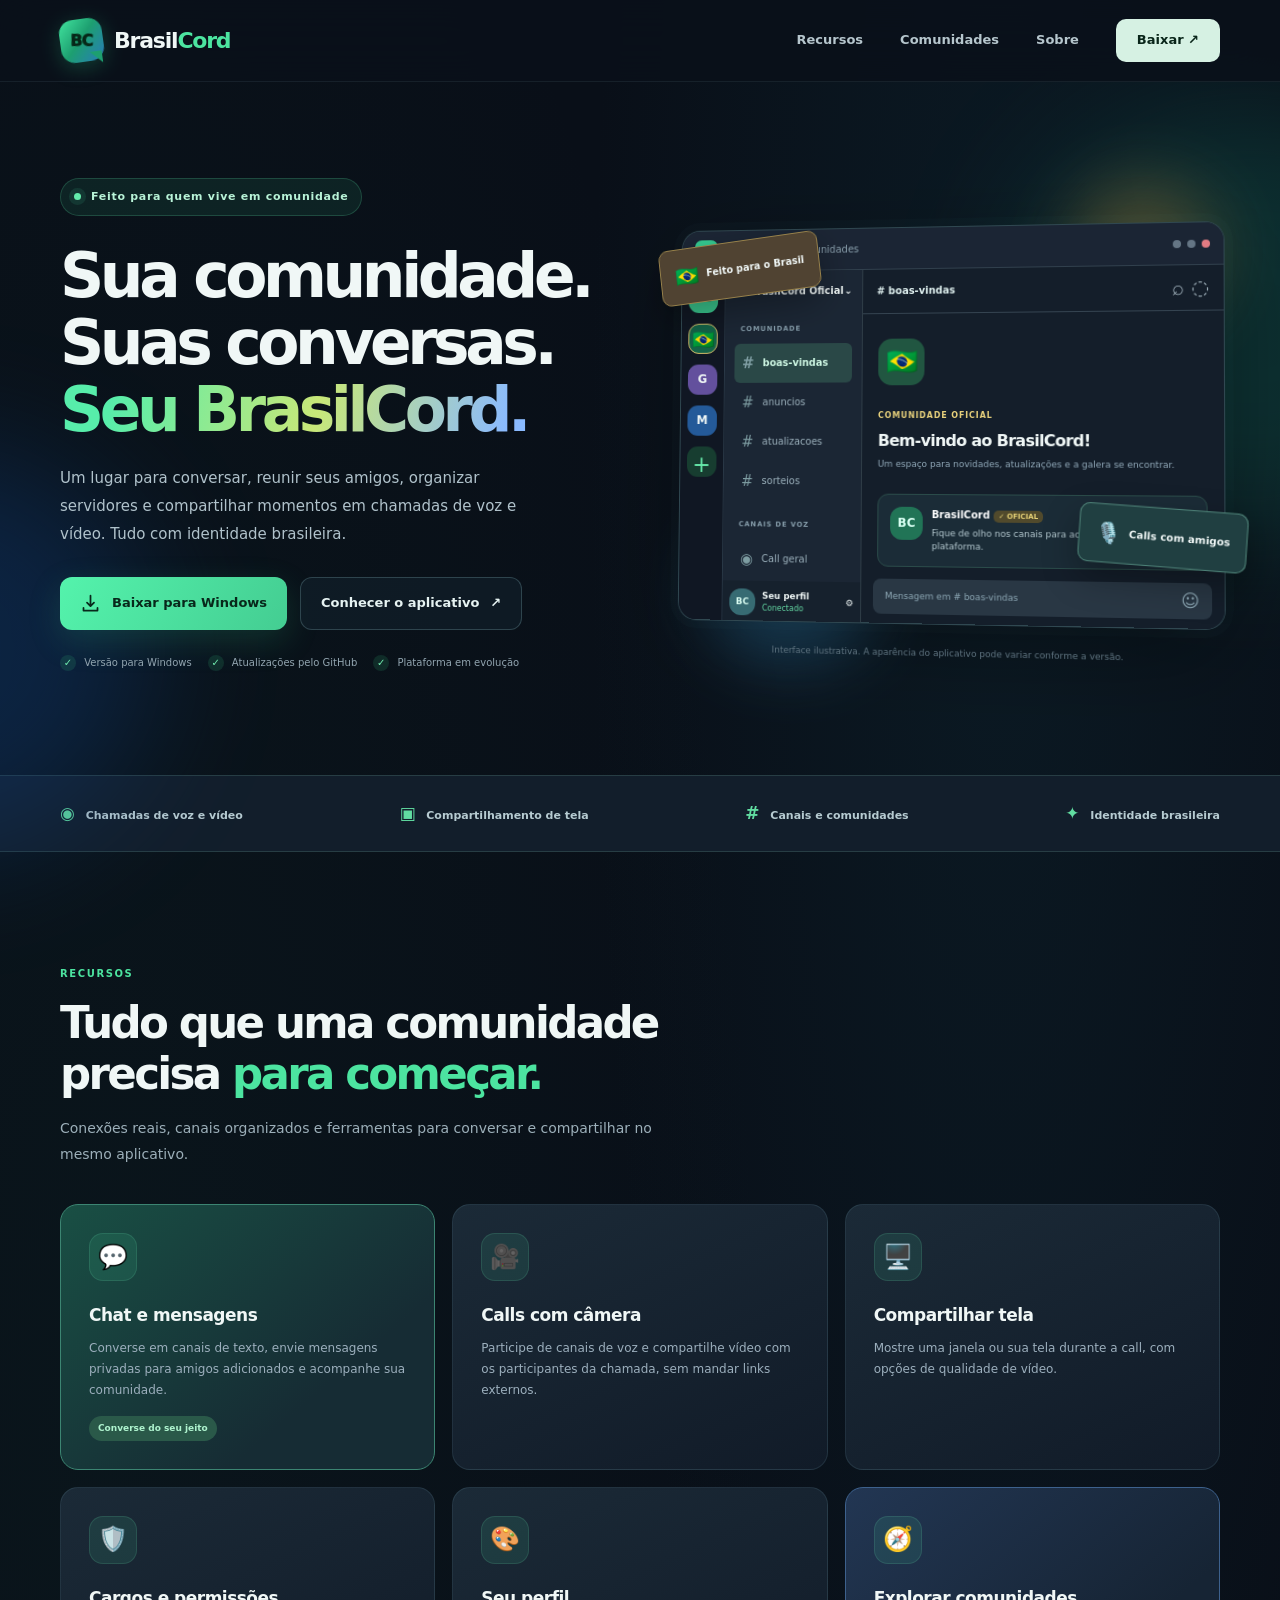
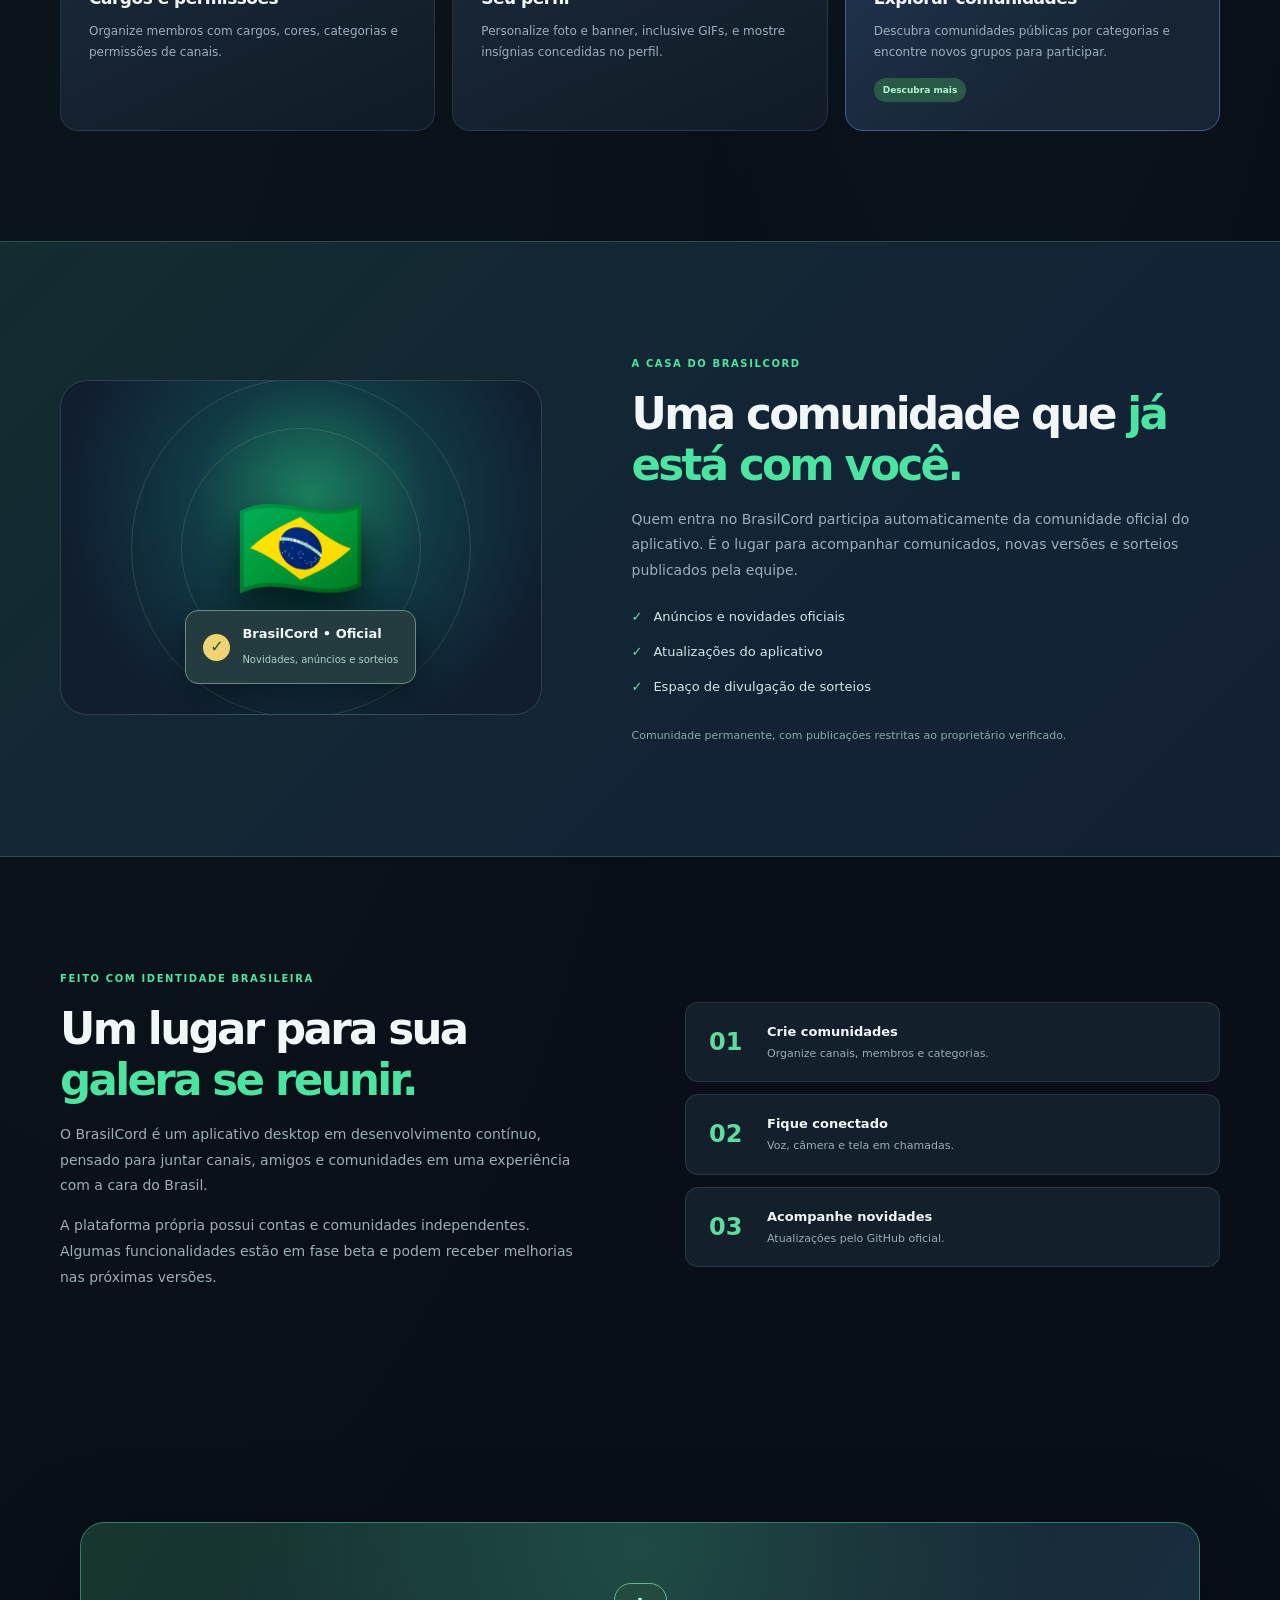
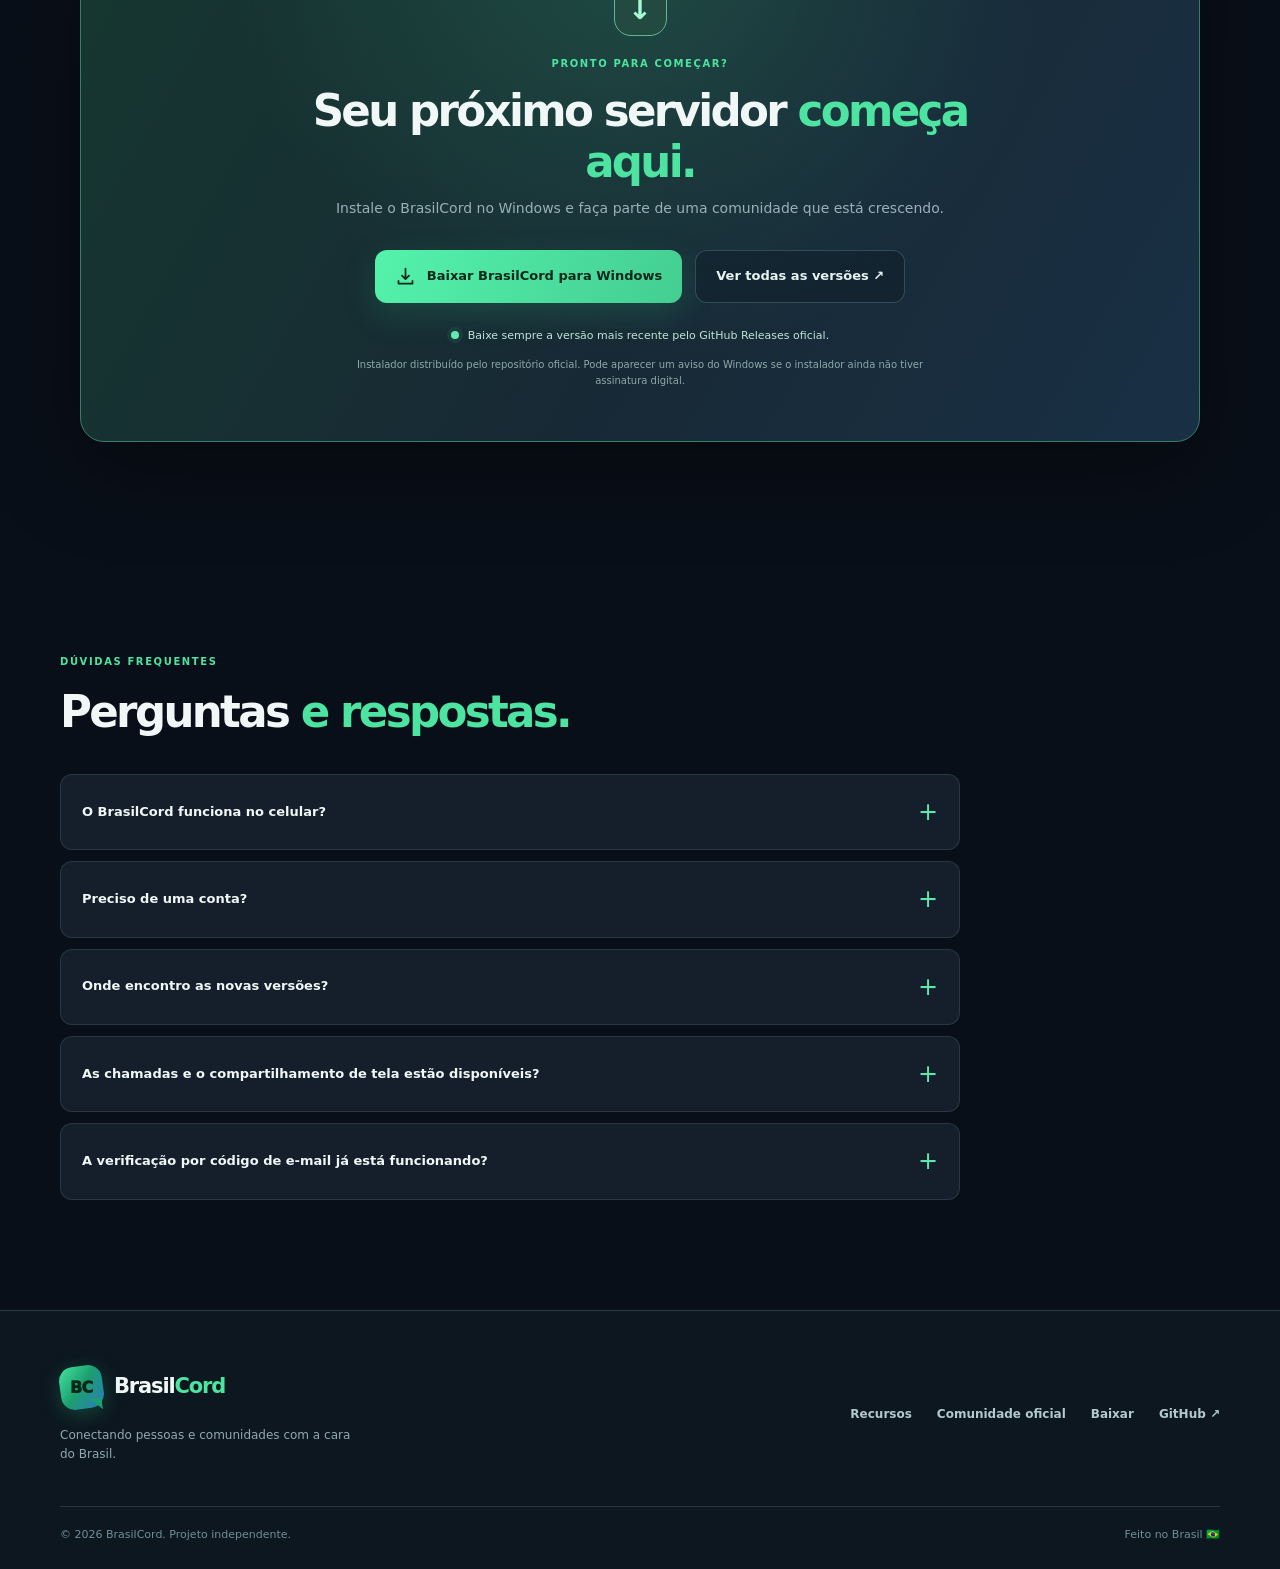
==== docs/index.html @ 4b930f2f "chore(site): trigger Pages deployment after enabling GitHub Actions" ====
<!doctype html>
<html lang="pt-BR">
<head>
  <meta charset="utf-8">
  <!-- Site oficial BrasilCord publicado por GitHub Pages. -->
  <meta name="viewport" content="width=device-width, initial-scale=1">
  <meta name="theme-color" content="#0b111b">
  <meta name="color-scheme" content="dark">
  <meta name="description" content="Conheça o BrasilCord: comunidades, canais, conversas e calls com câmera e tela compartilhada. Baixe a versão oficial para Windows.">
  <meta name="robots" content="index,follow">
  <meta property="og:type" content="website">
  <meta property="og:locale" content="pt_BR">
  <meta property="og:title" content="BrasilCord — Sua comunidade tem um lugar aqui">
  <meta property="og:description" content="Converse, crie comunidades, participe de calls e compartilhe momentos. Conheça o BrasilCord para Windows.">
  <meta property="og:url" content="https://cdopc7870-web.github.io/brasilcord-updates/">
  <meta name="referrer" content="strict-origin-when-cross-origin">
  <title>BrasilCord — Comunidades, conversas e calls</title>
  <link rel="icon" href="./favicon.svg" type="image/svg+xml">
  <link rel="stylesheet" href="./styles.css">
  <script src="./site.js" defer></script>
</head>
<body>
  <a class="skip-link" href="#principal">Pular para o conteúdo</a>
  <div class="ambient ambient-one" aria-hidden="true"></div>
  <div class="ambient ambient-two" aria-hidden="true"></div>

  <header class="site-header" id="topo">
    <div class="container header-content">
      <a class="brand" href="#topo" aria-label="BrasilCord, início">
        <span class="brand-mark" aria-hidden="true"><span>BC</span></span>
        <span>Brasil<span class="brand-accent">Cord</span></span>
      </a>
      <button class="menu-toggle" type="button" aria-expanded="false" aria-controls="main-nav">
        <span class="menu-lines" aria-hidden="true"><span></span><span></span><span></span></span>
        <span class="menu-label">Menu</span>
      </button>
      <nav class="main-nav" id="main-nav" aria-label="Navegação principal">
        <a href="#recursos">Recursos</a>
        <a href="#comunidades">Comunidades</a>
        <a href="#sobre">Sobre</a>
        <a class="nav-download" href="#baixar">Baixar <span aria-hidden="true">↗</span></a>
      </nav>
    </div>
  </header>

  <main id="principal">
    <section class="hero container" aria-labelledby="hero-title">
      <div class="hero-copy">
        <div class="eyebrow"><span class="pulse" aria-hidden="true"></span> Feito para quem vive em comunidade</div>
        <h1 id="hero-title">Sua comunidade.<br>Suas conversas.<br><span class="gradient-text">Seu BrasilCord.</span></h1>
        <p class="hero-lead">Um lugar para conversar, reunir seus amigos, organizar servidores e compartilhar momentos em chamadas de voz e vídeo. Tudo com identidade brasileira.</p>
        <div class="hero-actions">
          <a class="button button-primary" id="hero-download" href="https://github.com/cdopc7870-web/brasilcord-updates/releases/latest" target="_blank" rel="noopener noreferrer">
            <svg viewBox="0 0 24 24" aria-hidden="true"><path d="M12 3v12m0 0 4-4m-4 4-4-4M4 17v3h16v-3"/></svg>
            Baixar para Windows
          </a>
          <a class="button button-outline" href="#recursos">Conhecer o aplicativo <span aria-hidden="true">↗</span></a>
        </div>
        <div class="hero-footnotes">
          <span><span class="dot-check" aria-hidden="true">✓</span> Versão para Windows</span>
          <span><span class="dot-check" aria-hidden="true">✓</span> Atualizações pelo GitHub</span>
          <span><span class="dot-check" aria-hidden="true">✓</span> Plataforma em evolução</span>
        </div>
      </div>

      <div class="preview-wrap" aria-label="Ilustração conceitual da interface do BrasilCord">
        <div class="preview-orbit orbit-yellow" aria-hidden="true"></div>
        <div class="preview-orbit orbit-blue" aria-hidden="true"></div>
        <div class="app-preview">
          <div class="app-titlebar">
            <div class="app-title-left"><span class="app-mini-mark">BC</span> BrasilCord <span class="app-caption">· Comunidades</span></div>
            <div class="window-controls" aria-hidden="true"><i></i><i></i><i></i></div>
          </div>
          <div class="app-columns">
            <aside class="server-list" aria-label="Servidores ilustrativos">
              <div class="server-logo">BC</div><div class="server-icon official-icon">🇧🇷</div><div class="server-icon server-purple">G</div><div class="server-icon server-blue">M</div>
              <div class="server-add" aria-hidden="true">+</div>
            </aside>
            <aside class="channel-list">
              <div class="preview-server-title">🇧🇷 BrasilCord Oficial <span>⌄</span></div>
              <div class="preview-channel-label">COMUNIDADE</div>
              <div class="preview-channel selected"><span>#</span> boas-vindas</div>
              <div class="preview-channel"><span>#</span> anuncios</div>
              <div class="preview-channel"><span>#</span> atualizacoes</div>
              <div class="preview-channel"><span>#</span> sorteios</div>
              <div class="preview-channel-label call-label">CANAIS DE VOZ</div>
              <div class="preview-channel"><span>◉</span> Call geral</div>
              <div class="preview-user"><span class="avatar small-avatar">BC</span><span>Seu perfil<small>Conectado</small></span><span>⚙</span></div>
            </aside>
            <div class="chat-preview">
              <div class="preview-chat-header"><strong># boas-vindas</strong><span>⌕ <span aria-hidden="true">◌</span></span></div>
              <div class="preview-chat-content">
                <div class="welcome-icon">🇧🇷</div>
                <span class="mini-eyebrow">COMUNIDADE OFICIAL</span>
                <h2>Bem-vindo ao BrasilCord!</h2>
                <p>Um espaço para novidades, atualizações e a galera se encontrar.</p>
                <div class="fake-message">
                  <span class="avatar avatar-green">BC</span>
                  <div><strong>BrasilCord <span class="verified">✓ OFICIAL</span></strong><span>Fique de olho nos canais para acompanhar novidades da plataforma.</span></div>
                </div>
              </div>
              <div class="fake-input"><span>Mensagem em # boas-vindas</span><span>☺</span></div>
            </div>
          </div>
        </div>
        <div class="float-pill float-call"><span>🎙️</span> Calls com amigos</div>
        <div class="float-pill float-brazil"><span>🇧🇷</span> Feito para o Brasil</div>
        <p class="preview-disclaimer">Interface ilustrativa. A aparência do aplicativo pode variar conforme a versão.</p>
      </div>
    </section>

    <section class="feature-strip" aria-label="Destaques da plataforma">
      <div class="container feature-strip-content">
        <span><span aria-hidden="true">◉</span> Chamadas de voz e vídeo</span>
        <span><span aria-hidden="true">▣</span> Compartilhamento de tela</span>
        <span><span aria-hidden="true">#</span> Canais e comunidades</span>
        <span><span aria-hidden="true">✦</span> Identidade brasileira</span>
      </div>
    </section>

    <section id="recursos" class="section container" aria-labelledby="features-title">
      <div class="section-heading">
        <span class="section-kicker">RECURSOS</span>
        <h2 id="features-title">Tudo que uma comunidade precisa <span>para começar.</span></h2>
        <p>Conexões reais, canais organizados e ferramentas para conversar e compartilhar no mesmo aplicativo.</p>
      </div>
      <div class="feature-grid">
        <article class="feature-card feature-primary"><span class="feature-icon" aria-hidden="true">💬</span><h3>Chat e mensagens</h3><p>Converse em canais de texto, envie mensagens privadas para amigos adicionados e acompanhe sua comunidade.</p><span class="feature-chip">Converse do seu jeito</span></article>
        <article class="feature-card"><span class="feature-icon" aria-hidden="true">🎥</span><h3>Calls com câmera</h3><p>Participe de canais de voz e compartilhe vídeo com os participantes da chamada, sem mandar links externos.</p></article>
        <article class="feature-card"><span class="feature-icon" aria-hidden="true">🖥️</span><h3>Compartilhar tela</h3><p>Mostre uma janela ou sua tela durante a call, com opções de qualidade de vídeo.</p></article>
        <article class="feature-card"><span class="feature-icon" aria-hidden="true">🛡️</span><h3>Cargos e permissões</h3><p>Organize membros com cargos, cores, categorias e permissões de canais.</p></article>
        <article class="feature-card"><span class="feature-icon" aria-hidden="true">🎨</span><h3>Seu perfil</h3><p>Personalize foto e banner, inclusive GIFs, e mostre insígnias concedidas no perfil.</p></article>
        <article class="feature-card feature-highlight"><span class="feature-icon" aria-hidden="true">🧭</span><h3>Explorar comunidades</h3><p>Descubra comunidades públicas por categorias e encontre novos grupos para participar.</p><span class="feature-chip">Descubra mais</span></article>
      </div>
    </section>

    <section id="comunidades" class="section community-section">
      <div class="container community-layout">
        <div class="community-art" aria-hidden="true">
          <span class="community-art-flag">🇧🇷</span>
          <div class="community-art-card"><span class="official-check">✓</span><div><strong>BrasilCord • Oficial</strong><small>Novidades, anúncios e sorteios</small></div></div>
          <div class="community-orbit a"></div><div class="community-orbit b"></div>
        </div>
        <div class="community-copy">
          <span class="section-kicker">A CASA DO BRASILCORD</span>
          <h2>Uma comunidade que <span>já está com você.</span></h2>
          <p>Quem entra no BrasilCord participa automaticamente da comunidade oficial do aplicativo. É o lugar para acompanhar comunicados, novas versões e sorteios publicados pela equipe.</p>
          <ul class="community-points">
            <li><span aria-hidden="true">✓</span> Anúncios e novidades oficiais</li>
            <li><span aria-hidden="true">✓</span> Atualizações do aplicativo</li>
            <li><span aria-hidden="true">✓</span> Espaço de divulgação de sorteios</li>
          </ul>
          <span class="community-note">Comunidade permanente, com publicações restritas ao proprietário verificado.</span>
        </div>
      </div>
    </section>

    <section id="sobre" class="section container about-section" aria-labelledby="about-title">
      <div class="about-copy">
        <span class="section-kicker">FEITO COM IDENTIDADE BRASILEIRA</span>
        <h2 id="about-title">Um lugar para sua <span>galera se reunir.</span></h2>
        <p>O BrasilCord é um aplicativo desktop em desenvolvimento contínuo, pensado para juntar canais, amigos e comunidades em uma experiência com a cara do Brasil.</p>
        <p>A plataforma própria possui contas e comunidades independentes. Algumas funcionalidades estão em fase beta e podem receber melhorias nas próximas versões.</p>
      </div>
      <div class="about-facts">
        <div><span aria-hidden="true">01</span><strong>Crie comunidades</strong><small>Organize canais, membros e categorias.</small></div>
        <div><span aria-hidden="true">02</span><strong>Fique conectado</strong><small>Voz, câmera e tela em chamadas.</small></div>
        <div><span aria-hidden="true">03</span><strong>Acompanhe novidades</strong><small>Atualizações pelo GitHub oficial.</small></div>
      </div>
    </section>

    <section id="baixar" class="section download-section">
      <div class="container download-panel">
        <div class="download-icon" aria-hidden="true"><span>↓</span></div>
        <span class="section-kicker">PRONTO PARA COMEÇAR?</span>
        <h2>Seu próximo servidor <span>começa aqui.</span></h2>
        <p>Instale o BrasilCord no Windows e faça parte de uma comunidade que está crescendo.</p>
        <div class="download-actions">
          <a class="button button-primary" id="primary-download" href="https://github.com/cdopc7870-web/brasilcord-updates/releases/latest" target="_blank" rel="noopener noreferrer">
            <svg viewBox="0 0 24 24" aria-hidden="true"><path d="M12 3v12m0 0 4-4m-4 4-4-4M4 17v3h16v-3"/></svg>
            Baixar BrasilCord para Windows
          </a>
          <a class="button button-outline" href="https://github.com/cdopc7870-web/brasilcord-updates/releases" target="_blank" rel="noopener noreferrer">Ver todas as versões ↗</a>
        </div>
        <div class="release-line"><span class="release-indicator" aria-hidden="true"></span><span id="release-state" aria-live="polite">Confira a versão mais recente no GitHub Releases.</span></div>
        <small class="download-note">Instalador distribuído pelo repositório oficial. Pode aparecer um aviso do Windows se o instalador ainda não tiver assinatura digital.</small>
      </div>
    </section>

    <section class="section container faq-section" aria-labelledby="faq-title">
      <div class="section-heading">
        <span class="section-kicker">DÚVIDAS FREQUENTES</span>
        <h2 id="faq-title">Perguntas <span>e respostas.</span></h2>
      </div>
      <div class="faq-list">
        <details><summary>O BrasilCord funciona no celular?<span aria-hidden="true">+</span></summary><p>No momento, o instalador oficial é voltado ao Windows. Não há um aplicativo móvel oficial anunciado nesta página.</p></details>
        <details><summary>Preciso de uma conta?<span aria-hidden="true">+</span></summary><p>Sim. Para usar as comunidades e mensagens próprias do BrasilCord, é necessário cadastrar uma conta e entrar nela.</p></details>
        <details><summary>Onde encontro as novas versões?<span aria-hidden="true">+</span></summary><p>Os instaladores são publicados no <a href="https://github.com/cdopc7870-web/brasilcord-updates/releases/latest" target="_blank" rel="noopener noreferrer">GitHub Releases oficial</a>. O aplicativo também conta com um mecanismo de atualização.</p></details>
        <details><summary>As chamadas e o compartilhamento de tela estão disponíveis?<span aria-hidden="true">+</span></summary><p>A versão desktop inclui recursos de câmera e compartilhamento de tela diretamente nas calls. A disponibilidade e a qualidade podem variar conforme rede, permissões e dispositivo.</p></details>
        <details><summary>A verificação por código de e-mail já está funcionando?<span aria-hidden="true">+</span></summary><p>O recurso de código de seis dígitos foi preparado no sistema, mas depende da configuração do serviço de envio de e-mails e pode ainda não estar ativo.</p></details>
      </div>
    </section>
  </main>

  <footer class="site-footer">
    <div class="container footer-top">
      <div><a class="brand footer-brand" href="#topo"><span class="brand-mark" aria-hidden="true"><span>BC</span></span><span>Brasil<span class="brand-accent">Cord</span></span></a><p>Conectando pessoas e comunidades com a cara do Brasil.</p></div>
      <div class="footer-links"><a href="#recursos">Recursos</a><a href="#comunidades">Comunidade oficial</a><a href="#baixar">Baixar</a><a href="https://github.com/cdopc7870-web/brasilcord-updates" target="_blank" rel="noopener noreferrer">GitHub ↗</a></div>
    </div>
    <div class="container footer-bottom"><span>© <span id="copyright-year">2026</span> BrasilCord. Projeto independente.</span><span>Feito no Brasil <span aria-hidden="true">🇧🇷</span></span></div>
  </footer>
</body>
</html>
---- docs/styles.css ----
:root{--bg:#090f18;--surface:#101a26;--surface2:#182633;--line:rgba(159,192,210,.15);--text:#f0f7f6;--muted:#9cafb9;--green:#4ce4a0;--yellow:#f8d572;--blue:#76baff;--radius:18px;--shadow:0 24px 90px rgba(0,0,0,.35);font-family:Inter,ui-sans-serif,system-ui,-apple-system,"Segoe UI",sans-serif;color:var(--text);background:var(--bg);color-scheme:dark}*{box-sizing:border-box}html{scroll-behavior:smooth}body{margin:0;overflow-x:hidden;background:radial-gradient(ellipse at 78% 10%,rgba(18,67,80,.20),transparent 29%),radial-gradient(ellipse at 8% 30%,rgba(17,75,57,.10),transparent 40%),var(--bg);line-height:1.6}a{color:inherit;text-decoration:none}button{font:inherit}a:focus-visible,button:focus-visible,summary:focus-visible{outline:3px solid var(--yellow);outline-offset:4px}svg{width:21px;height:21px;fill:none;stroke:currentColor;stroke-linecap:round;stroke-linejoin:round;stroke-width:2}::selection{background:#297d62;color:white}.container{width:min(1160px,calc(100% - 48px));margin-inline:auto}.skip-link{position:absolute;top:-70px;left:15px;padding:11px 18px;background:#fff;color:#111;z-index:100}.skip-link:focus{top:10px}.ambient{position:absolute;z-index:0;pointer-events:none;border-radius:100%;filter:blur(65px);opacity:.4}.ambient-one{top:110px;right:-200px;width:460px;height:430px;background:#115a4f}.ambient-two{top:450px;left:-270px;width:420px;height:400px;background:#103d7c}.site-header{height:82px;position:sticky;top:0;z-index:20;background:rgba(10,17,26,.87);border-bottom:1px solid rgba(133,178,183,.10);backdrop-filter:blur(20px)}.header-content{height:100%;display:flex;align-items:center;justify-content:space-between;gap:22px}.brand{display:inline-flex;align-items:center;gap:11px;font-size:22px;font-weight:850;letter-spacing:-.055em;white-space:nowrap}.brand-mark{position:relative;width:43px;height:43px;display:grid;place-items:center;border-radius:14px;background:linear-gradient(132deg,#42e59f 0%,#1d9f70 48%,#287cba 100%);box-shadow:0 5px 20px rgba(41,205,133,.25);transform:rotate(-8deg)}.brand-mark:after{content:'';position:absolute;right:3px;bottom:-3px;width:12px;height:12px;background:#1d9f70;clip-path:polygon(0 0,100% 0,100% 100%)}.brand-mark span{font-size:16px;color:#062818;transform:rotate(8deg);letter-spacing:-.05em;font-weight:950}.brand-accent{color:var(--green)}.main-nav{display:flex;gap:37px;align-items:center;font-size:13px;font-weight:650;color:#b6c6cd}.main-nav>a:hover{color:#fff}.main-nav .nav-download{background:#d6f1e3;color:#092519;padding:11px 21px;border-radius:10px;font-weight:850;transition:.2s}.main-nav .nav-download:hover{background:var(--green);color:#092519;transform:translateY(-2px)}.menu-toggle{display:none;border:1px solid var(--line);border-radius:10px;background:#172737;color:#f1f8f6;align-items:center;gap:9px;padding:9px 12px}.menu-lines{display:grid;gap:4px}.menu-lines span{width:17px;height:2px;background:#d6f6e9;border-radius:2px}.hero{min-height:670px;position:relative;z-index:1;display:grid;grid-template-columns:minmax(0,1.03fr) minmax(0,1fr);gap:45px;align-items:center;padding-top:96px;padding-bottom:104px}.hero-copy{z-index:3}.eyebrow,.section-kicker{display:inline-flex;align-items:center;gap:10px;letter-spacing:.16em;font-size:10px;font-weight:850;color:var(--green)}.eyebrow{padding:9px 13px;border-radius:999px;background:rgba(58,222,157,.09);border:1px solid rgba(88,209,152,.23);letter-spacing:.065em;font-size:11px;color:#b8f3d7}.pulse{width:7px;height:7px;background:#62ecab;box-shadow:0 0 0 5px rgba(85,234,163,.1);border-radius:50%}h1,h2,h3,p{margin-top:0}.hero h1{font-size:clamp(43px,4.8vw,71px);line-height:1.095;letter-spacing:-.072em;font-weight:900;margin:26px 0 22px;white-space:nowrap}.gradient-text{background:linear-gradient(105deg,#57edaa 12%,#c8e778 55%,#8abaff 95%);background-clip:text;-webkit-background-clip:text;color:transparent}.hero-lead{font-size:15px;line-height:1.85;max-width:490px;color:#b0c2cb}.hero-actions,.download-actions{display:flex;gap:13px;flex-wrap:wrap;margin-top:28px}.button{display:inline-flex;align-items:center;justify-content:center;gap:11px;border-radius:12px;padding:15px 20px;font-size:13px;font-weight:850;min-height:53px;transition:transform .2s,box-shadow .2s,background-color .2s,border-color .2s}.button:hover{transform:translateY(-3px)}.button-primary{background:linear-gradient(120deg,#54f3ac,#44cd92);color:#08281b;box-shadow:0 11px 33px rgba(51,196,132,.18)}.button-primary:hover{box-shadow:0 14px 36px rgba(69,226,152,.32)}.button-outline{border:1px solid rgba(145,190,199,.25);background:rgba(17,33,44,.65);color:#e6f3f2}.button-outline:hover{border-color:#5bbaa0;background:#1a3438}.hero-footnotes{display:flex;flex-wrap:wrap;gap:16px;margin-top:25px;color:#92a5b0;font-size:10px}.dot-check{display:inline-grid;place-items:center;width:16px;height:16px;margin-right:5px;border-radius:50%;background:rgba(47,179,119,.17);color:#72edb0;font-size:10px;font-weight:bold}.preview-wrap{position:relative;min-width:0;transform:perspective(1300px) rotateY(-7deg) rotateX(2deg)}.app-preview{position:relative;z-index:2;overflow:hidden;background:#141d2a;border:1px solid rgba(133,198,194,.25);border-radius:19px;box-shadow:var(--shadow),0 0 0 8px rgba(146,199,198,.025)}.app-titlebar{height:42px;display:flex;align-items:center;justify-content:space-between;padding:0 13px;background:#1b2534;border-bottom:1px solid #31404d;font-size:10px;font-weight:800;color:#d7e5ec}.app-title-left{display:flex;align-items:center;gap:7px}.app-mini-mark{width:24px;height:24px;display:grid;place-items:center;background:#34c990;color:#062c20;border-radius:7px;font-size:9px}.app-caption{color:#8ca2af;font-weight:500}.window-controls{display:flex;gap:6px}.window-controls i{width:8px;height:8px;border-radius:50%;background:#657685}.window-controls i:last-child{background:#e27b82}.app-columns{display:grid;grid-template-columns:46px 143px minmax(0,1fr);height:355px}.server-list{display:flex;flex-direction:column;align-items:center;gap:11px;padding:11px 6px;background:#101723;border-right:1px solid #293846}.server-logo,.server-icon,.server-add{width:31px;height:31px;display:grid;place-items:center;border-radius:11px;background:#344658;font-size:12px;font-weight:850}.server-logo{background:#39c78e;color:#092b1f}.official-icon{background:#146348;border:1px solid #d9c26b;font-size:19px}.server-purple{background:#63509d}.server-blue{background:#245a99}.server-add{background:#173d30;color:#66eaaa;font-size:23px;font-weight:400}.channel-list{position:relative;padding:13px 10px;background:#1b2634;border-right:1px solid #2f3d47}.preview-server-title{display:flex;align-items:center;justify-content:space-between;font-size:10px;font-weight:800;margin-bottom:25px;white-space:nowrap}.preview-channel-label{font-size:7px;color:#869daa;letter-spacing:.13em;font-weight:800;margin:0 0 9px 6px}.call-label{margin-top:19px}.preview-channel{display:flex;gap:9px;align-items:center;color:#9db2bd;padding:8px;border-radius:6px;font-size:10px;white-space:nowrap}.preview-channel span{font-size:15px;color:#7e9da2}.preview-channel.selected{background:#2a4847;color:#cff8e4;font-weight:700}.preview-user{position:absolute;bottom:0;left:0;right:0;height:44px;background:#16212d;display:flex;align-items:center;gap:7px;padding:0 7px;font-size:9px;font-weight:800}.preview-user small{display:block;font-size:8px;color:#64d9a4;font-weight:500}.preview-user>span:last-child{margin-left:auto}.avatar{display:grid;place-items:center;width:33px;height:33px;border-radius:12px;flex:none;font-weight:900;font-size:12px}.small-avatar{width:27px;height:27px;background:#376b73;color:#dcfff4;font-size:9px}.chat-preview{display:flex;flex-direction:column;min-width:0;background:#141e2a}.preview-chat-header{display:flex;justify-content:space-between;align-items:center;height:45px;padding:0 14px;border-bottom:1px solid #354451;color:#e1f2f1;font-size:10px}.preview-chat-header>span{font-size:20px;color:#9eafb9}.preview-chat-content{padding:25px 16px 12px;flex:1}.welcome-icon{display:grid;place-items:center;width:47px;height:47px;border-radius:14px;background:#215641;font-size:26px;margin-bottom:15px}.mini-eyebrow{color:#e9d27c;font-size:8px;letter-spacing:.11em;font-weight:900}.preview-chat-content h2{font-size:16px;line-height:1.2;margin:5px 0 7px;letter-spacing:-.045em}.preview-chat-content>p{font-size:9px;color:#92aaba;line-height:1.65}.fake-message{display:flex;gap:9px;align-items:flex-start;margin-top:22px;padding:12px;background:#1b2c37;border-radius:11px;border:1px solid #2b4c4a}.avatar-green{background:#217456;color:#d8fff2}.fake-message div{font-size:9px;color:#b7cbd2;line-height:1.5}.fake-message strong{display:block;font-size:10px;color:white;margin:0 0 5px}.fake-message div>span:last-child{display:block}.verified{font-size:7px;color:#e6d276;background:#514a2c;border-radius:5px;padding:2px 5px}.fake-input{height:35px;margin:0 12px 13px;border-radius:8px;padding:0 12px;background:#293744;color:#8ea9b6;display:flex;align-items:center;justify-content:space-between;font-size:9px}.fake-input>span:last-child{font-size:17px}.preview-orbit{position:absolute;pointer-events:none;border-radius:50%;filter:blur(33px);z-index:0}.orbit-yellow{top:-36px;right:13px;background:#8d7137;width:135px;height:135px;opacity:.52}.orbit-blue{bottom:-36px;left:30px;background:#286c97;width:170px;height:130px;opacity:.6}.float-pill{position:absolute;z-index:3;display:flex;align-items:center;gap:8px;padding:12px 15px;border:1px solid #4f8479;border-radius:10px;background:#203f41;box-shadow:0 14px 35px rgba(0,0,0,.3);font-weight:850;font-size:10px}.float-pill>span{font-size:20px}.float-call{right:-20px;bottom:60px;transform:rotate(4deg)}.float-brazil{top:11px;left:-23px;transform:rotate(-7deg);border-color:#97814a;background:#504332}.preview-disclaimer{position:absolute;bottom:-43px;left:0;width:100%;font-size:9px;color:#718998;text-align:center;line-height:1.35}.feature-strip{background:#121e2b;border-top:1px solid #273d44;border-bottom:1px solid #273d44}.feature-strip-content{display:flex;flex-wrap:wrap;justify-content:space-between;align-items:center;gap:18px;padding-block:24px}.feature-strip-content>span{font-size:11px;font-weight:750;color:#b6cbd1}.feature-strip-content>span>span{color:#61dda1;font-size:17px;margin-right:7px}.section{padding-top:107px;padding-bottom:110px;scroll-margin-top:82px}.section-heading{max-width:680px;margin-bottom:36px}.section-heading h2,.community-copy h2,.about-copy h2,.download-panel h2{font-size:clamp(31px,3.4vw,46px);line-height:1.17;letter-spacing:-.061em;font-weight:900;margin:14px 0 16px}.section-heading h2 span,.community-copy h2 span,.about-copy h2 span,.download-panel h2 span{color:var(--green)}.section-heading p,.community-copy>p,.about-copy>p,.download-panel>p{color:var(--muted);font-size:14px;line-height:1.85;max-width:630px}.feature-grid{display:grid;grid-template-columns:repeat(3,minmax(0,1fr));gap:17px}.feature-card{position:relative;min-height:234px;padding:28px;background:linear-gradient(155deg,#1b2a37,#111b28);border:1px solid rgba(134,184,198,.13);border-radius:18px;transition:transform .24s,border-color .24s,box-shadow .24s;overflow:hidden}.feature-card:hover{transform:translateY(-5px);border-color:#438e78;box-shadow:0 20px 45px rgba(0,0,0,.22)}.feature-primary{background:linear-gradient(140deg,#194f44,#162c34 70%);border-color:#3c8572}.feature-highlight{background:linear-gradient(140deg,#223653,#162434 70%);border-color:#3d618d}.feature-icon{width:48px;height:48px;display:grid;place-items:center;border-radius:14px;font-size:24px;background:rgba(76,228,160,.11);border:1px solid rgba(109,220,171,.15);margin-bottom:21px}.feature-card h3{font-size:17px;letter-spacing:-.03em;margin:0 0 9px}.feature-card p{font-size:12px;line-height:1.75;color:#9cafbd;margin:0}.feature-chip{display:inline-flex;margin-top:15px;padding:5px 9px;border-radius:99px;background:#2a5949;font-size:9px;font-weight:700;color:#aff4cf}.community-section{background:linear-gradient(135deg,#132c30,#132336 64%,#142034);border-top:1px solid #304d4a;border-bottom:1px solid #304d4a}.community-layout{display:grid;grid-template-columns:.9fr 1.1fr;gap:90px;align-items:center}.community-art{position:relative;height:335px;border-radius:27px;background:radial-gradient(circle at 52% 36%,#1c835f,#113a46 36%,#101e30 75%);border:1px solid rgba(156,205,179,.2);display:grid;place-items:center;overflow:hidden}.community-art-flag{font-size:105px;filter:drop-shadow(0 22px 20px #001a19)}.community-art-card{position:absolute;z-index:2;display:flex;align-items:center;gap:12px;background:#243b40;border:1px solid #63917c;border-radius:13px;padding:13px 17px;bottom:30px;box-shadow:0 12px 32px #0006}.community-art-card strong{font-size:13px;display:block}.community-art-card small{font-size:10px;color:#a6d3c4}.official-check{display:grid;place-items:center;background:#eed473;color:#21523b;width:27px;height:27px;border-radius:50%;font-weight:900}.community-orbit{position:absolute;border:1px solid rgba(214,228,174,.15);border-radius:50%;width:240px;height:240px}.community-orbit.b{width:340px;height:340px}.community-points{list-style:none;padding:0;margin:23px 0;display:grid;gap:14px}.community-points li{display:flex;gap:11px;color:#d1e6e5;font-size:13px}.community-points li span{color:#62e2a8;font-weight:900}.community-note{font-size:11px;color:#86ada6}.about-section{display:grid;grid-template-columns:1fr 1fr;gap:90px;align-items:center}.about-copy h2{max-width:500px}.about-facts{display:grid;gap:12px}.about-facts>div{display:grid;grid-template-columns:46px minmax(0,1fr);gap:2px 12px;padding:19px 23px;border:1px solid var(--line);border-radius:13px;background:#131f2a}.about-facts>div>span{grid-row:1/span 2;align-self:center;font-size:24px;font-weight:900;color:#5fdb9e}.about-facts strong{font-size:13px}.about-facts small{font-size:11px;color:#9aadb9}.download-section{padding-inline:24px}.download-panel{position:relative;text-align:center;display:flex;flex-direction:column;align-items:center;overflow:hidden;max-width:1120px;border:1px solid #387d68;border-radius:24px;background:radial-gradient(circle at 50% 5%,rgba(55,166,115,.25),transparent 55%),linear-gradient(120deg,#16372f,#172935 55%,#193045);padding:60px 25px 52px;box-shadow:var(--shadow)}.download-icon{height:53px;width:53px;border-radius:17px;display:grid;place-items:center;border:1px solid #62b692;background:#234a40;margin-bottom:20px}.download-icon span{font-size:29px;font-weight:900;color:#a5fbd3}.download-panel h2{max-width:720px;margin-bottom:8px}.download-panel>p{margin-bottom:0}.download-actions{justify-content:center}.release-line{display:flex;gap:9px;align-items:center;margin-top:24px;font-size:11px;color:#c2e4d6}.release-indicator{width:8px;height:8px;border-radius:50%;background:#64eab0;box-shadow:0 0 0 4px #2b6b5040}.download-note{max-width:600px;color:#8daaa9;font-size:10px;line-height:1.6;margin-top:13px}.faq-section{padding-top:95px}.faq-list{display:grid;gap:11px;max-width:900px}.faq-list details{border:1px solid var(--line);border-radius:12px;background:#141f2b;overflow:hidden}.faq-list summary{display:flex;justify-content:space-between;align-items:center;gap:15px;list-style:none;cursor:pointer;padding:18px 21px;font-size:13px;font-weight:750}.faq-list summary::-webkit-details-marker{display:none}.faq-list summary>span{font-size:24px;font-weight:400;color:#62e5a8;transition:transform .15s}.faq-list details[open] summary>span{transform:rotate(45deg)}.faq-list details[open] summary{color:#c6f9df}.faq-list details p{color:#9cb4bf;font-size:12px;line-height:1.8;margin:0;padding:0 21px 19px}.faq-list details p a{color:#6aebae;text-decoration:underline}.site-footer{border-top:1px solid #2a3b45;background:#0d1720}.footer-top{display:flex;justify-content:space-between;gap:40px;padding:55px 0 42px}.footer-brand{font-size:21px}.footer-top p{color:#92a8b3;font-size:12px;margin:17px 0 0;max-width:300px}.footer-links{display:flex;gap:25px;align-items:center;font-size:12px;font-weight:700;color:#b3c9ce;flex-wrap:wrap}.footer-links a:hover{color:var(--green)}.footer-bottom{display:flex;justify-content:space-between;gap:15px;border-top:1px solid #26343d;padding:19px 0 25px;font-size:11px;color:#728e9b}@media(max-width:1060px){.hero{gap:28px}.hero h1{font-size:clamp(40px,5vw,60px)}.app-columns{grid-template-columns:40px 124px minmax(0,1fr)}.preview-server-title{font-size:9px}.preview-channel{font-size:9px}.community-layout,.about-section{gap:40px}}@media(max-width:830px){.hero{grid-template-columns:1fr;padding-top:70px;padding-bottom:90px;gap:65px}.hero-copy{max-width:710px}.hero h1{font-size:clamp(44px,7.5vw,68px)}.preview-wrap{max-width:590px;width:100%;margin:0 auto}.app-columns{grid-template-columns:46px 143px minmax(0,1fr)}.feature-grid{grid-template-columns:repeat(2,minmax(0,1fr))}.community-layout{grid-template-columns:1fr;gap:28px}.community-art{max-width:560px;width:100%;margin-inline:auto}.about-section{grid-template-columns:1fr;gap:30px}.feature-strip-content{justify-content:center}.footer-top{align-items:flex-start}}@media(max-width:620px){.site-header{height:70px}.container{width:min(100% - 32px,1160px)}.brand{font-size:20px}.brand-mark{width:38px;height:38px}.menu-toggle{display:flex}.main-nav{display:none;position:absolute;top:calc(100% + 1px);left:0;right:0;background:#111e29;border-bottom:1px solid #35505b;padding:18px 20px 22px;flex-direction:column;align-items:stretch;gap:4px;box-shadow:0 17px 35px #0006}.main-nav.is-open{display:flex}.main-nav>a{padding:12px 10px}.main-nav .nav-download{text-align:center;margin-top:7px}.hero{padding-top:61px;gap:49px}.hero h1{font-size:clamp(36px,9vw,52px);white-space:normal}.hero-lead{font-size:13px}.hero-footnotes{gap:10px 17px}.preview-wrap{transform:none}.app-columns{grid-template-columns:33px 100px minmax(0,1fr);height:300px}.server-list{padding:8px 2px;gap:8px}.server-logo,.server-icon,.server-add{width:27px;height:27px;font-size:9px}.official-icon{font-size:16px}.channel-list{padding:9px 5px}.preview-server-title{font-size:7px;letter-spacing:-.03em}.preview-channel{font-size:8px;gap:5px;padding:6px 4px}.preview-channel span{font-size:10px}.preview-channel-label{font-size:6px}.preview-user{font-size:7px;padding:3px}.preview-user small{font-size:6px}.small-avatar{width:21px;height:21px}.preview-chat-content{padding:15px 10px}.preview-chat-content h2{font-size:13px}.welcome-icon{height:37px;width:37px;font-size:21px}.fake-message{margin-top:13px;padding:9px}.fake-message div{font-size:8px}.fake-message strong{font-size:8px}.float-call{right:-7px;bottom:32px}.float-brazil{left:-6px}.float-pill{padding:8px;font-size:8px}.preview-disclaimer{bottom:-40px}.section{padding-top:76px;padding-bottom:78px;scroll-margin-top:70px}.section-heading h2,.community-copy h2,.about-copy h2,.download-panel h2{font-size:35px}.feature-grid{grid-template-columns:1fr}.feature-card{min-height:auto}.community-art{height:268px}.community-art-flag{font-size:85px}.about-facts>div{padding:16px}.download-section{padding-inline:15px}.download-panel{padding:42px 17px}.download-actions{width:100%}.download-actions .button{width:100%}.footer-top{flex-direction:column;gap:25px;padding:38px 0}.footer-links{gap:10px 20px}.footer-bottom{flex-direction:column}.feature-strip-content{gap:11px 22px}.feature-strip-content>span{font-size:10px}}@media(max-width:410px){.app-columns{grid-template-columns:30px 91px minmax(0,1fr)}.preview-server-title{font-size:6px}.float-pill{display:none}.hero-actions .button{width:100%}.section-heading h2,.community-copy h2,.about-copy h2,.download-panel h2{font-size:29px}}@media(prefers-reduced-motion:reduce){*,*:before,*:after{scroll-behavior:auto!important;transition:none!important;animation:none!important}.preview-wrap{transform:none}}
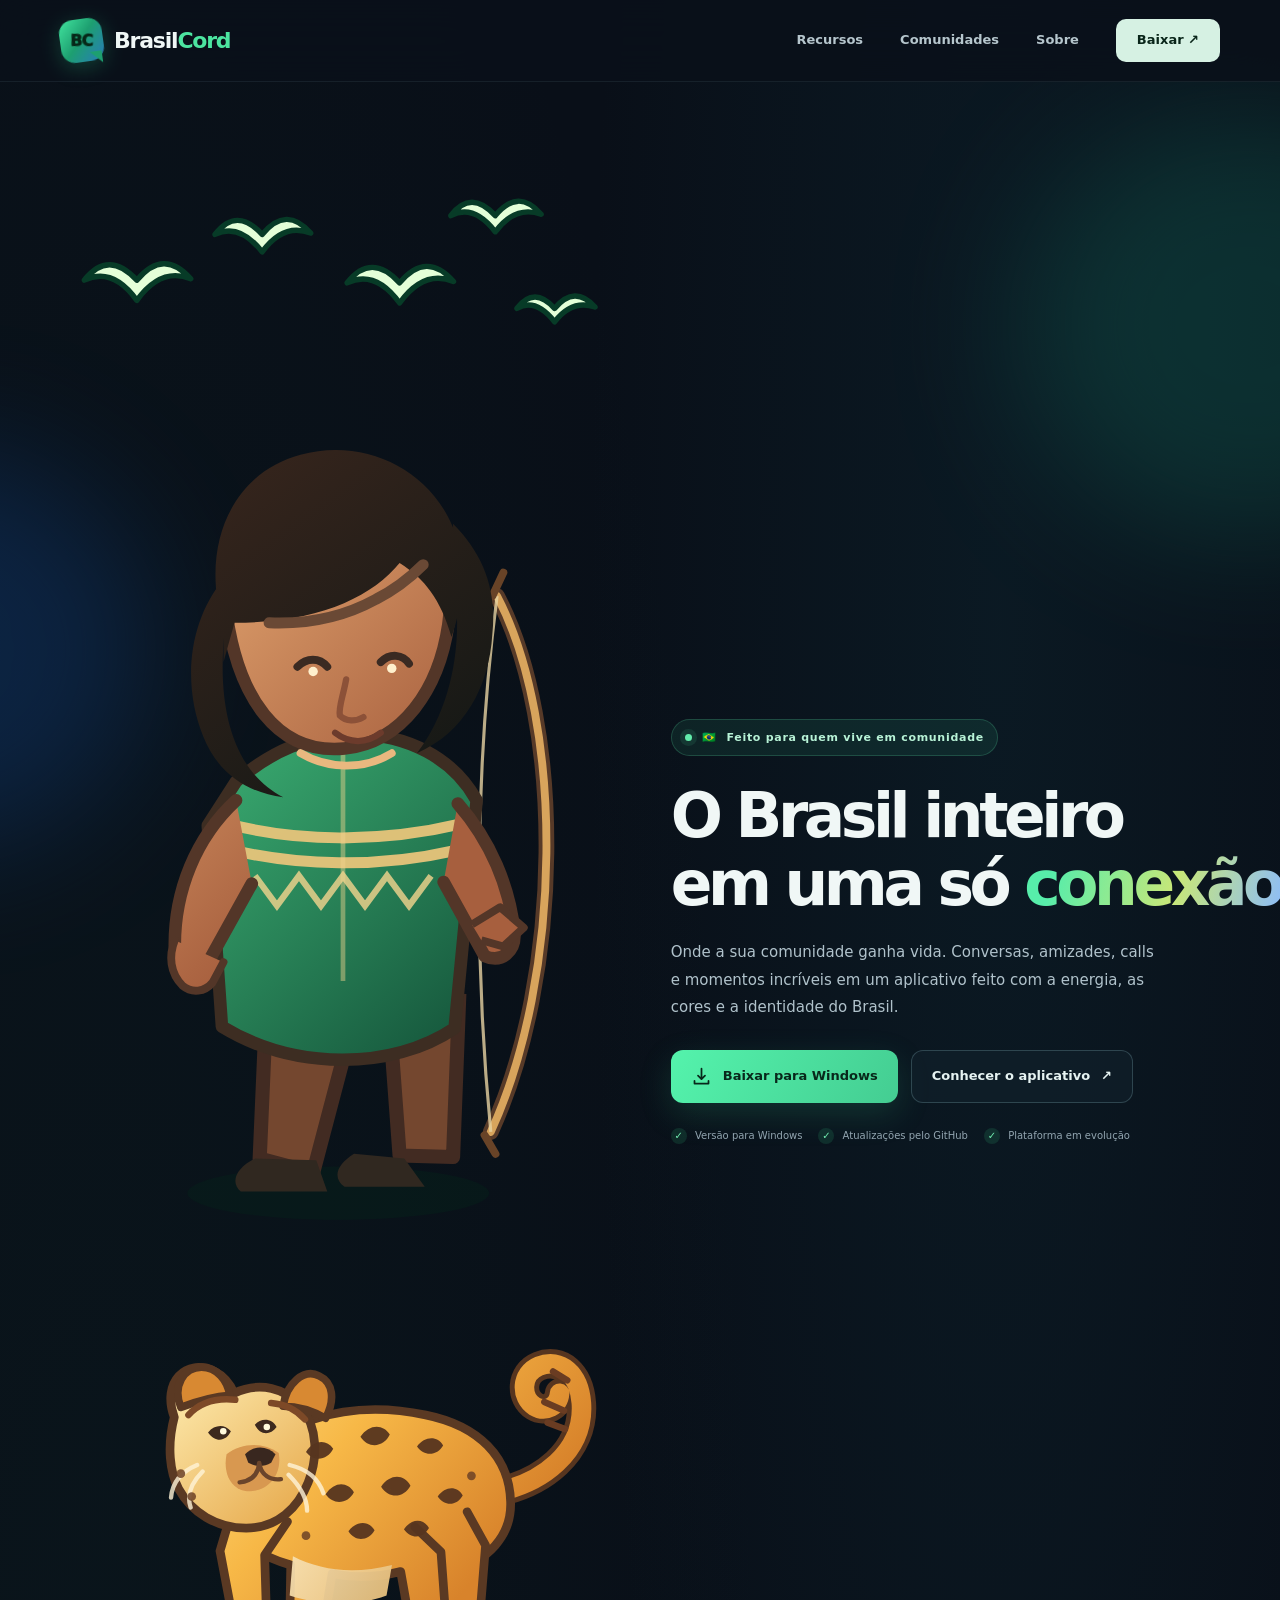
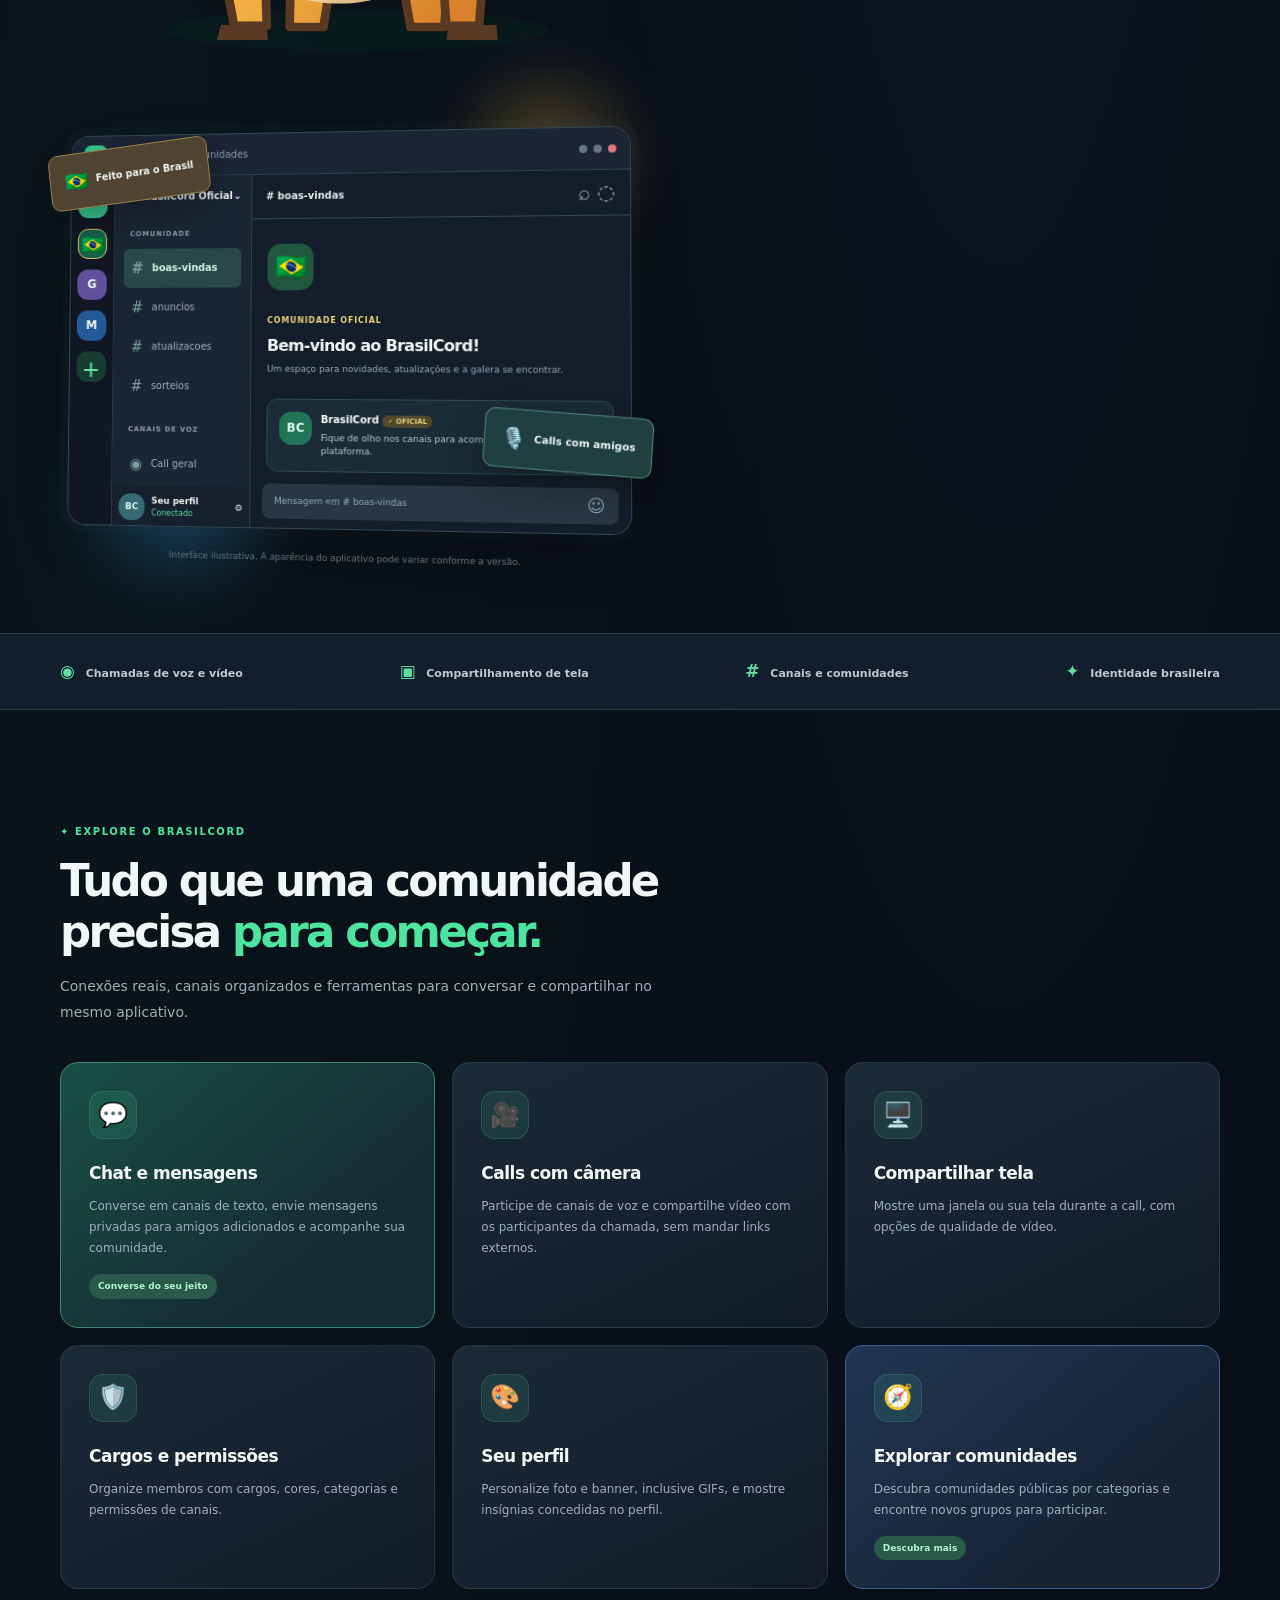
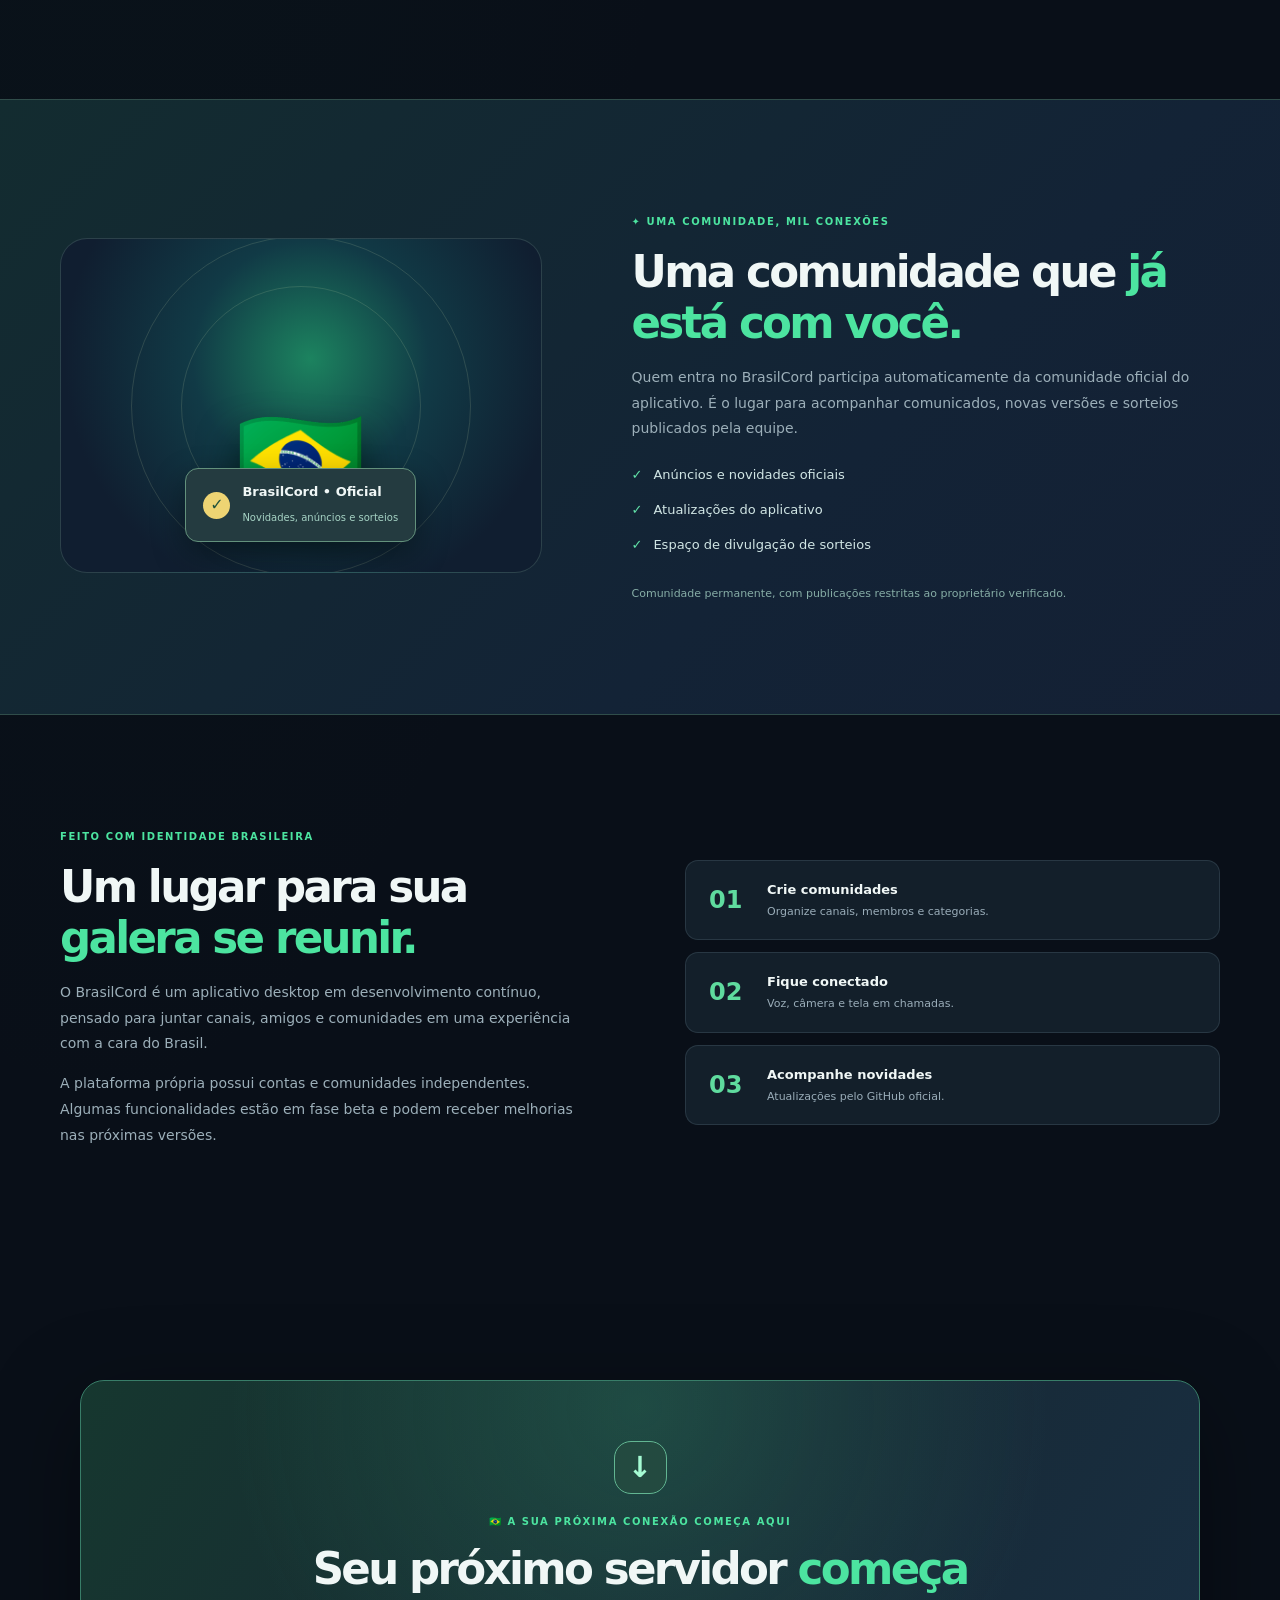
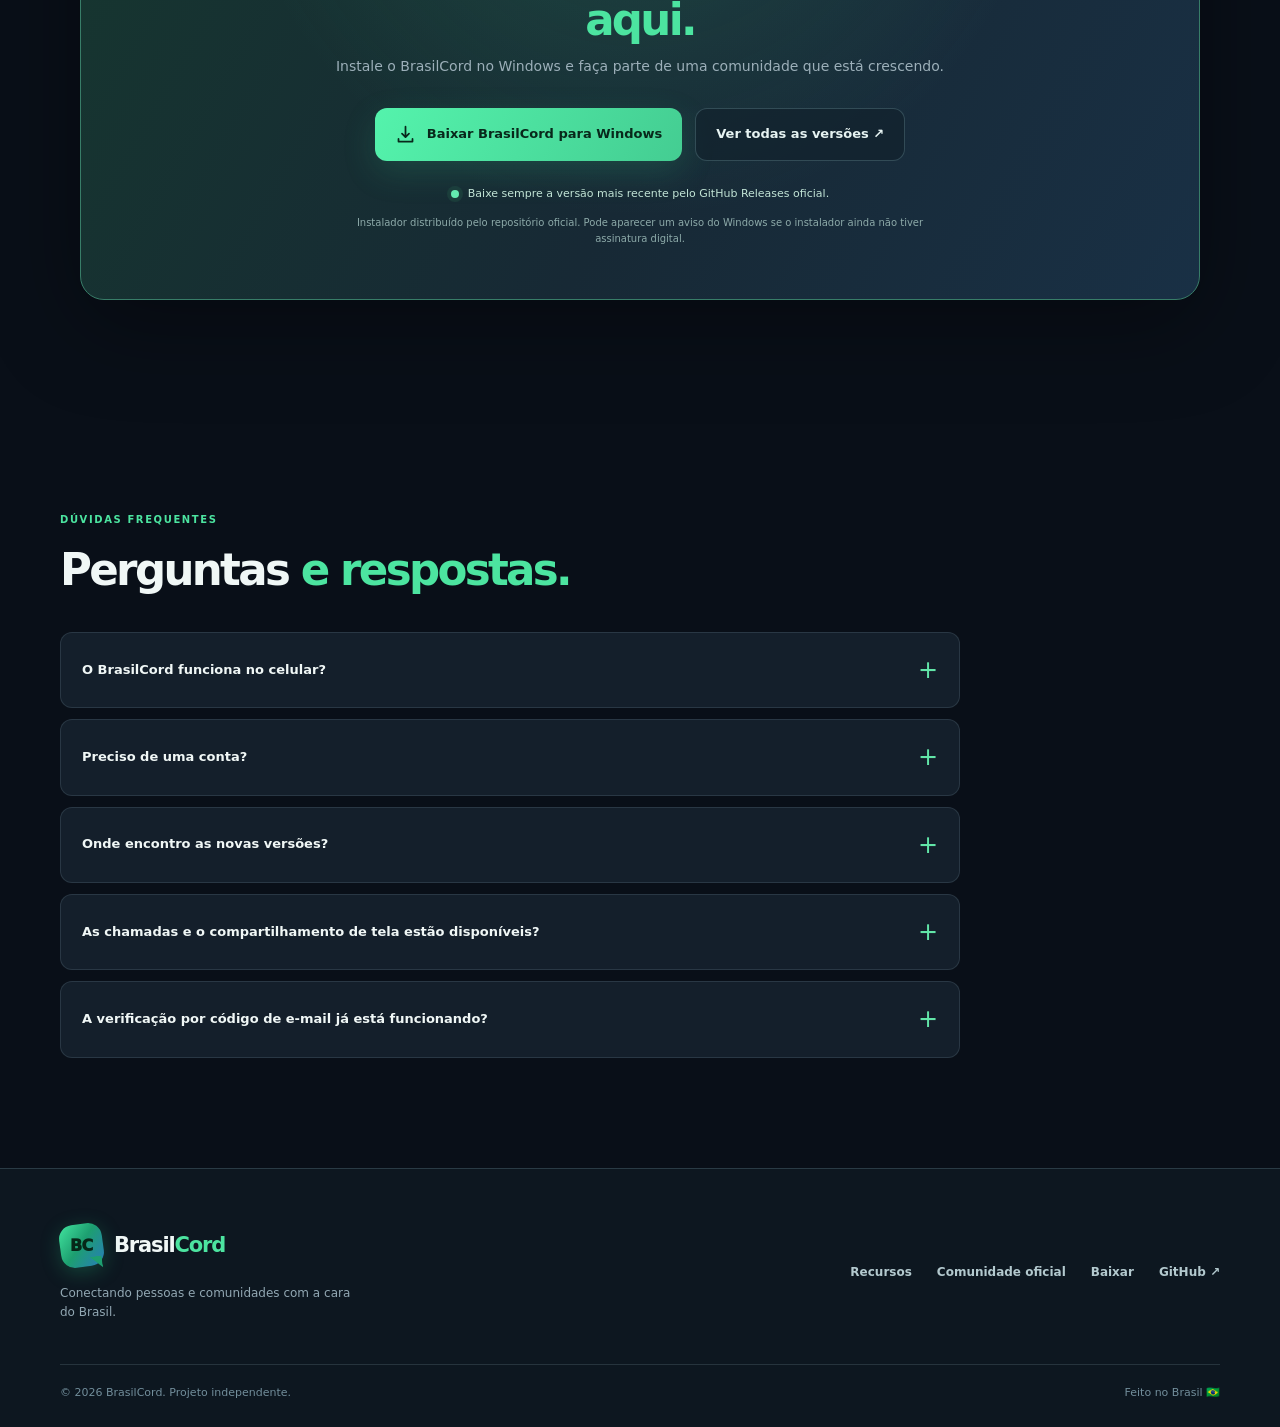
==== commit 3e4957dc: "design(site): introduzir paisagem cinematográfica da tela de abertura do BrasilCord" ====
--- a/docs/index.html
+++ b/docs/index.html
@@ -17,6 +17,7 @@
   <title>BrasilCord — Comunidades, conversas e calls</title>
   <link rel="icon" href="./favicon.svg" type="image/svg+xml">
   <link rel="stylesheet" href="./styles.css">
+  <link rel="stylesheet" href="./nature-theme.css">
   <script src="./site.js" defer></script>
 </head>
 <body>
@@ -45,10 +46,23 @@
 
   <main id="principal">
     <section class="hero container" aria-labelledby="hero-title">
+      <div class="nature-landscape" aria-hidden="true">
+        <div class="nature-stars"></div>
+        <div class="nature-sun"></div>
+        <img class="nature-birds" src="./brasilcord-birds.svg" alt="" loading="eager" decoding="async">
+        <div class="nature-mountain nature-mountain-back"></div>
+        <div class="nature-mountain nature-mountain-front"></div>
+        <div class="nature-river"></div>
+        <div class="nature-tree nature-tree-left"></div>
+        <div class="nature-tree nature-tree-right"></div>
+        <img class="nature-guardian" src="./brasilcord-guardian.svg" alt="" loading="eager" decoding="async">
+        <img class="nature-jaguar" src="./brasilcord-jaguar.svg" alt="" loading="eager" decoding="async">
+        <div class="nature-shade"></div>
+      </div>
       <div class="hero-copy">
-        <div class="eyebrow"><span class="pulse" aria-hidden="true"></span> Feito para quem vive em comunidade</div>
-        <h1 id="hero-title">Sua comunidade.<br>Suas conversas.<br><span class="gradient-text">Seu BrasilCord.</span></h1>
-        <p class="hero-lead">Um lugar para conversar, reunir seus amigos, organizar servidores e compartilhar momentos em chamadas de voz e vídeo. Tudo com identidade brasileira.</p>
+        <div class="eyebrow"><span class="pulse" aria-hidden="true"></span> <span class="bc-flag" aria-hidden="true">🇧🇷</span> Feito para quem vive em comunidade</div>
+        <h1 id="hero-title">O Brasil inteiro<br>em uma só <span class="gradient-text">conexão.</span></h1>
+        <p class="hero-lead">Onde a sua comunidade ganha vida. Conversas, amizades, calls e momentos incríveis em um aplicativo feito com a energia, as cores e a identidade do Brasil.</p>
         <div class="hero-actions">
           <a class="button button-primary" id="hero-download" href="https://github.com/cdopc7870-web/brasilcord-updates/releases/latest" target="_blank" rel="noopener noreferrer">
             <svg viewBox="0 0 24 24" aria-hidden="true"><path d="M12 3v12m0 0 4-4m-4 4-4-4M4 17v3h16v-3"/></svg>
@@ -64,6 +78,7 @@
       </div>
 
       <div class="preview-wrap" aria-label="Ilustração conceitual da interface do BrasilCord">
+        <div class="preview-glow" aria-hidden="true"></div>
         <div class="preview-orbit orbit-yellow" aria-hidden="true"></div>
         <div class="preview-orbit orbit-blue" aria-hidden="true"></div>
         <div class="app-preview">
@@ -120,7 +135,7 @@
 
     <section id="recursos" class="section container" aria-labelledby="features-title">
       <div class="section-heading">
-        <span class="section-kicker">RECURSOS</span>
+        <span class="section-kicker">✦ EXPLORE O BRASILCORD</span>
         <h2 id="features-title">Tudo que uma comunidade precisa <span>para começar.</span></h2>
         <p>Conexões reais, canais organizados e ferramentas para conversar e compartilhar no mesmo aplicativo.</p>
       </div>
@@ -137,12 +152,14 @@
     <section id="comunidades" class="section community-section">
       <div class="container community-layout">
         <div class="community-art" aria-hidden="true">
+          <div class="community-art-sun"></div>
+          <div class="community-art-landscape"></div>
           <span class="community-art-flag">🇧🇷</span>
           <div class="community-art-card"><span class="official-check">✓</span><div><strong>BrasilCord • Oficial</strong><small>Novidades, anúncios e sorteios</small></div></div>
           <div class="community-orbit a"></div><div class="community-orbit b"></div>
         </div>
         <div class="community-copy">
-          <span class="section-kicker">A CASA DO BRASILCORD</span>
+          <span class="section-kicker">✦ UMA COMUNIDADE, MIL CONEXÕES</span>
           <h2>Uma comunidade que <span>já está com você.</span></h2>
           <p>Quem entra no BrasilCord participa automaticamente da comunidade oficial do aplicativo. É o lugar para acompanhar comunicados, novas versões e sorteios publicados pela equipe.</p>
           <ul class="community-points">
@@ -172,7 +189,7 @@
     <section id="baixar" class="section download-section">
       <div class="container download-panel">
         <div class="download-icon" aria-hidden="true"><span>↓</span></div>
-        <span class="section-kicker">PRONTO PARA COMEÇAR?</span>
+        <span class="section-kicker">🇧🇷 A SUA PRÓXIMA CONEXÃO COMEÇA AQUI</span>
         <h2>Seu próximo servidor <span>começa aqui.</span></h2>
         <p>Instale o BrasilCord no Windows e faça parte de uma comunidade que está crescendo.</p>
         <div class="download-actions">
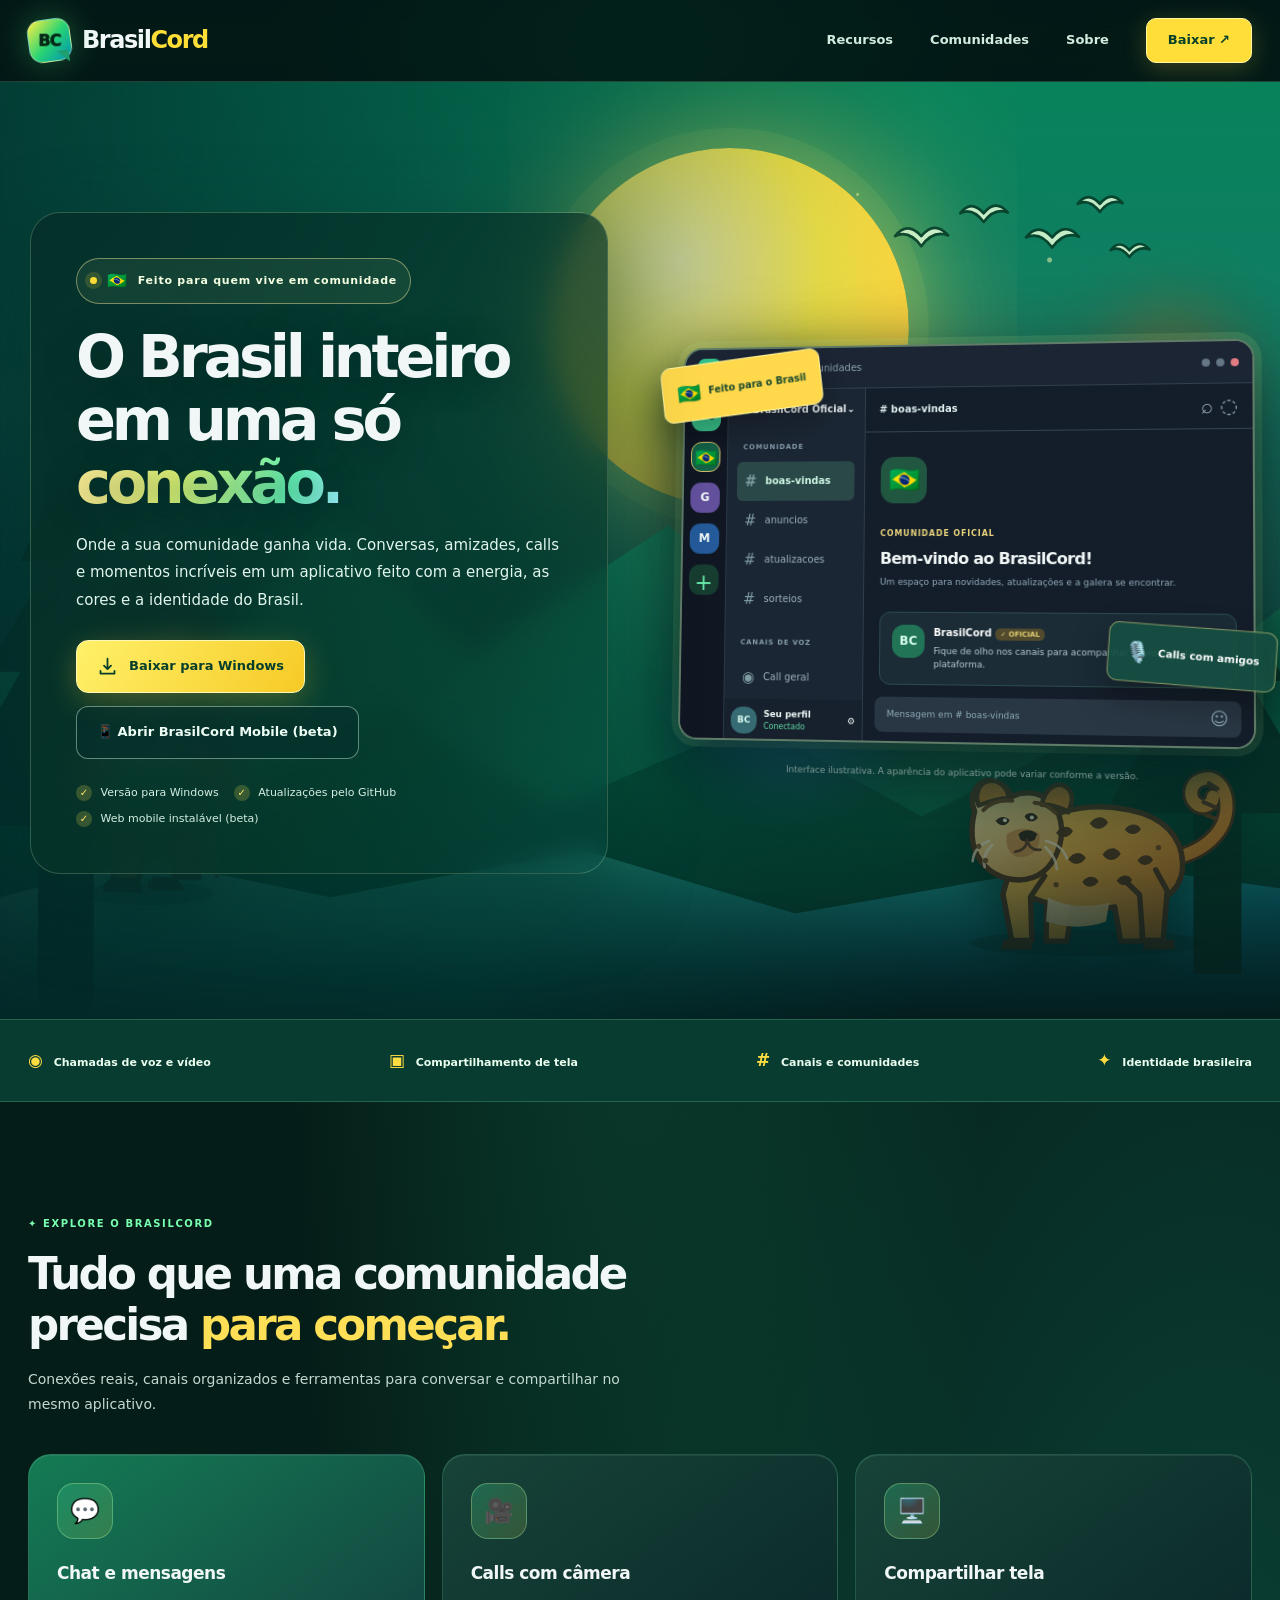
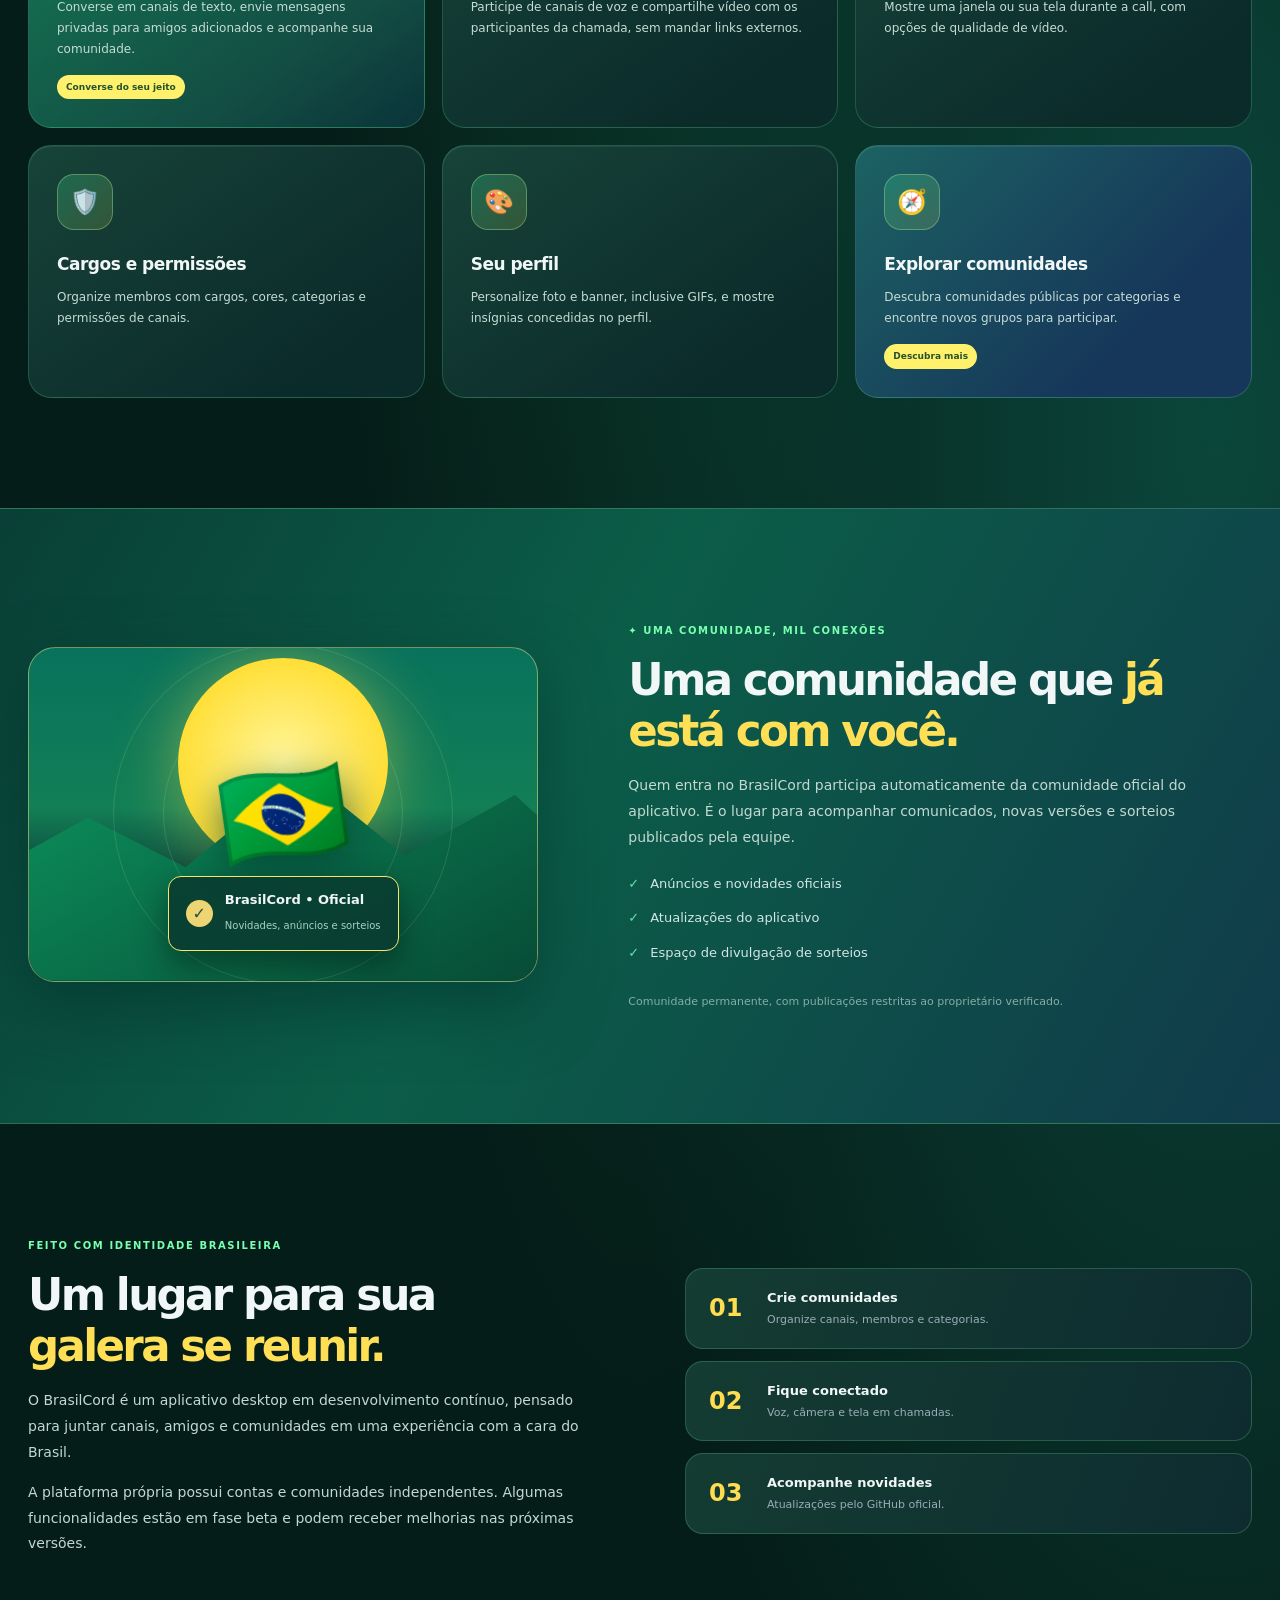
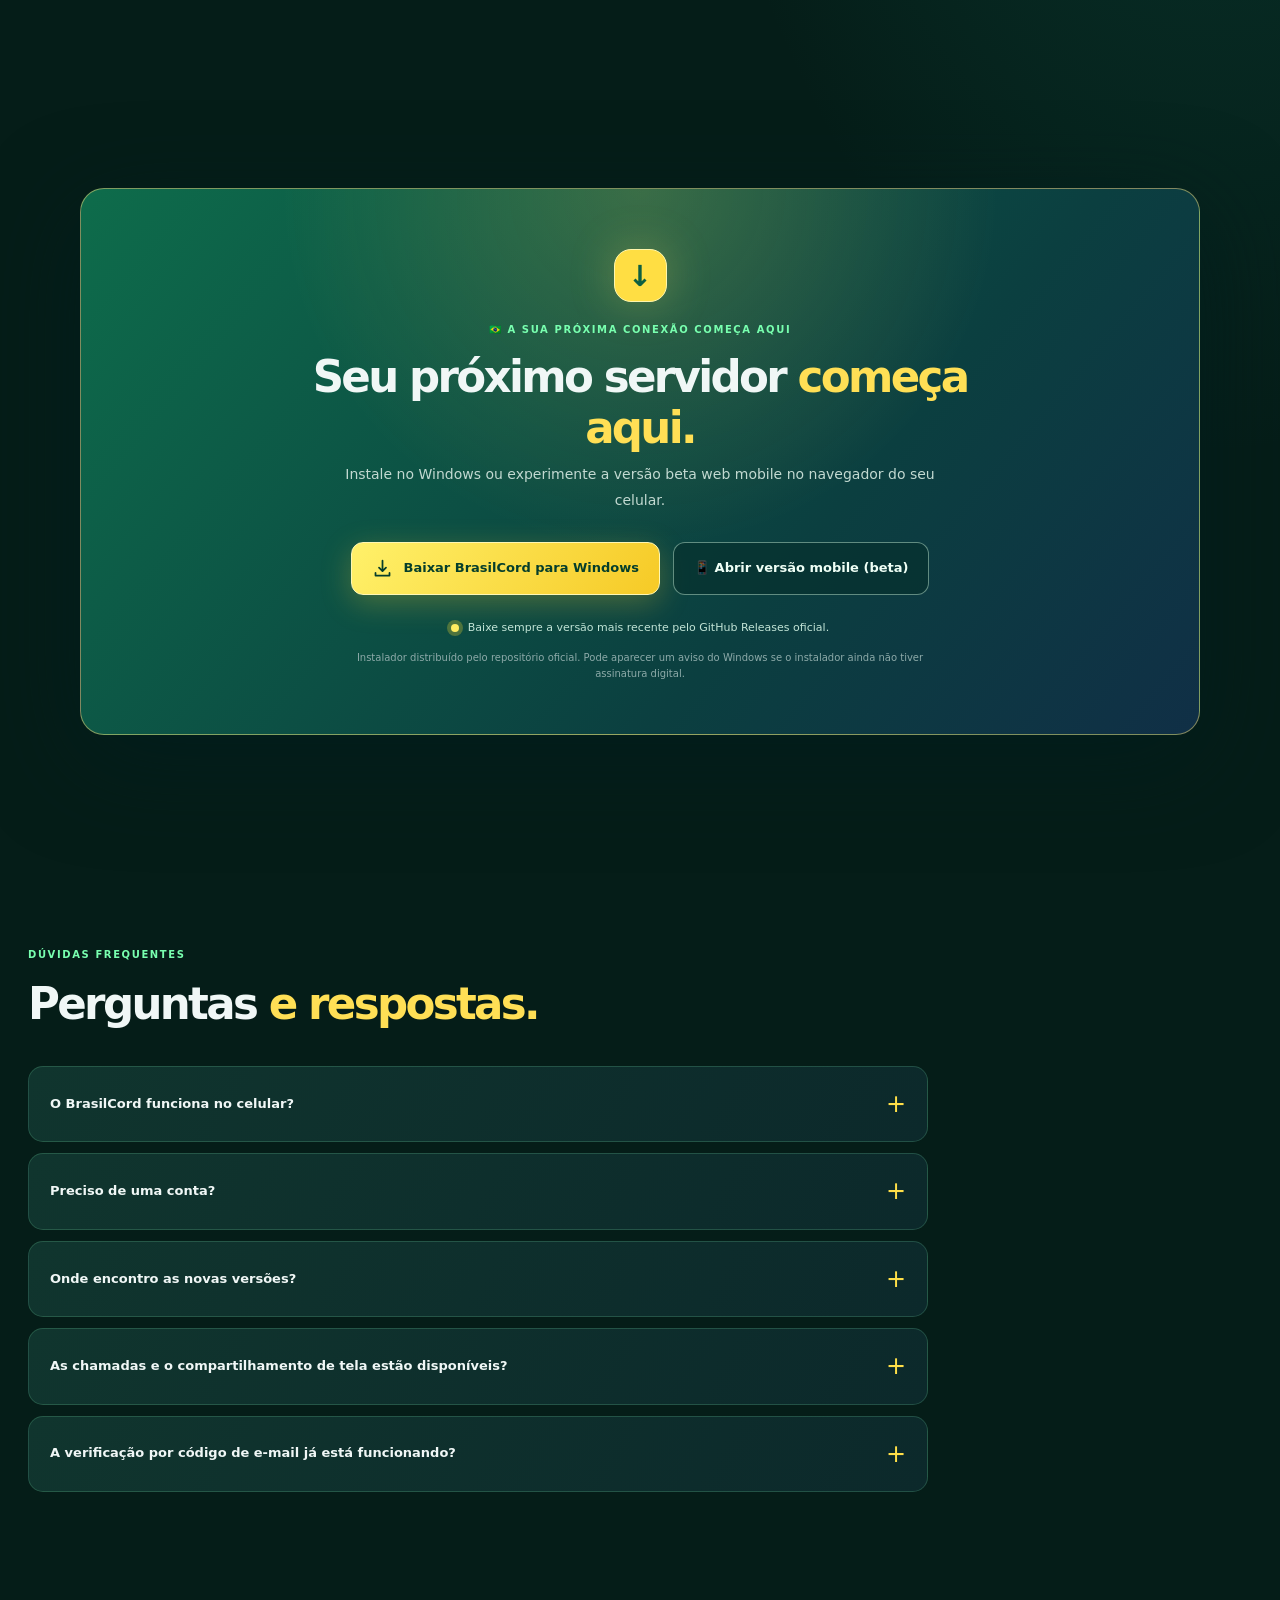
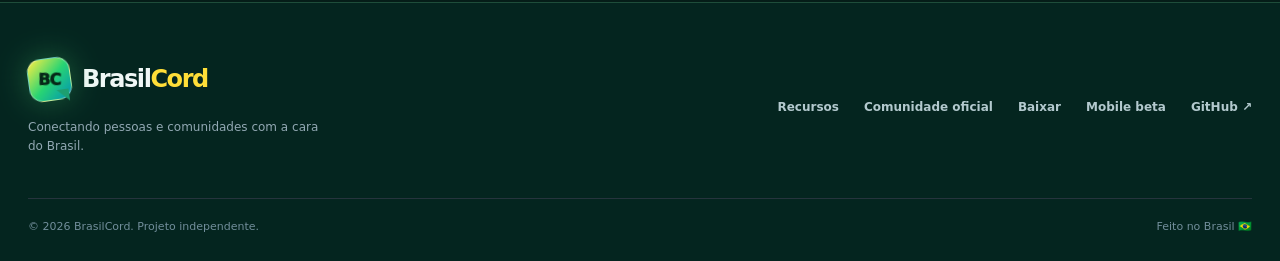
==== commit 11cec45e: "feat(site): prominently link official mobile PWA beta from home and download section" ====
--- a/docs/index.html
+++ b/docs/index.html
@@ -68,12 +68,12 @@
             <svg viewBox="0 0 24 24" aria-hidden="true"><path d="M12 3v12m0 0 4-4m-4 4-4-4M4 17v3h16v-3"/></svg>
             Baixar para Windows
           </a>
-          <a class="button button-outline" href="#recursos">Conhecer o aplicativo <span aria-hidden="true">↗</span></a>
+          <a class="button button-outline" href="./mobile/">📱 Abrir BrasilCord Mobile (beta)</a>
         </div>
         <div class="hero-footnotes">
           <span><span class="dot-check" aria-hidden="true">✓</span> Versão para Windows</span>
           <span><span class="dot-check" aria-hidden="true">✓</span> Atualizações pelo GitHub</span>
-          <span><span class="dot-check" aria-hidden="true">✓</span> Plataforma em evolução</span>
+          <span><span class="dot-check" aria-hidden="true">✓</span> Web mobile instalável (beta)</span>
         </div>
       </div>
 
@@ -191,13 +191,13 @@
         <div class="download-icon" aria-hidden="true"><span>↓</span></div>
         <span class="section-kicker">🇧🇷 A SUA PRÓXIMA CONEXÃO COMEÇA AQUI</span>
         <h2>Seu próximo servidor <span>começa aqui.</span></h2>
-        <p>Instale o BrasilCord no Windows e faça parte de uma comunidade que está crescendo.</p>
+        <p>Instale no Windows ou experimente a versão beta web mobile no navegador do seu celular.</p>
         <div class="download-actions">
           <a class="button button-primary" id="primary-download" href="https://github.com/cdopc7870-web/brasilcord-updates/releases/latest" target="_blank" rel="noopener noreferrer">
             <svg viewBox="0 0 24 24" aria-hidden="true"><path d="M12 3v12m0 0 4-4m-4 4-4-4M4 17v3h16v-3"/></svg>
             Baixar BrasilCord para Windows
           </a>
-          <a class="button button-outline" href="https://github.com/cdopc7870-web/brasilcord-updates/releases" target="_blank" rel="noopener noreferrer">Ver todas as versões ↗</a>
+          <a class="button button-outline" href="./mobile/">📱 Abrir versão mobile (beta)</a>
         </div>
         <div class="release-line"><span class="release-indicator" aria-hidden="true"></span><span id="release-state" aria-live="polite">Confira a versão mais recente no GitHub Releases.</span></div>
         <small class="download-note">Instalador distribuído pelo repositório oficial. Pode aparecer um aviso do Windows se o instalador ainda não tiver assinatura digital.</small>
@@ -222,7 +222,7 @@
   <footer class="site-footer">
     <div class="container footer-top">
       <div><a class="brand footer-brand" href="#topo"><span class="brand-mark" aria-hidden="true"><span>BC</span></span><span>Brasil<span class="brand-accent">Cord</span></span></a><p>Conectando pessoas e comunidades com a cara do Brasil.</p></div>
-      <div class="footer-links"><a href="#recursos">Recursos</a><a href="#comunidades">Comunidade oficial</a><a href="#baixar">Baixar</a><a href="https://github.com/cdopc7870-web/brasilcord-updates" target="_blank" rel="noopener noreferrer">GitHub ↗</a></div>
+      <div class="footer-links"><a href="#recursos">Recursos</a><a href="#comunidades">Comunidade oficial</a><a href="#baixar">Baixar</a><a href="./mobile/">Mobile beta</a><a href="https://github.com/cdopc7870-web/brasilcord-updates" target="_blank" rel="noopener noreferrer">GitHub ↗</a></div>
     </div>
     <div class="container footer-bottom"><span>© <span id="copyright-year">2026</span> BrasilCord. Projeto independente.</span><span>Feito no Brasil <span aria-hidden="true">🇧🇷</span></span></div>
   </footer>
--- a/docs/nature-theme.css
+++ b/docs/nature-theme.css
@@ -0,0 +1,65 @@
+
+/* BrasilCord Nature — identidade visual da tela de abertura, aplicada ao site. */
+:root{--bg:#031c17;--surface:#0e2926;--surface2:#173b35;--line:rgba(192,255,208,.19);--green:#67ffa3;--yellow:#ffdf36;--blue:#72d8f4;--muted:#b7d5c8}
+body{background:radial-gradient(ellipse at 50% 6%,#10644680,transparent 40%),radial-gradient(ellipse at 95% 40%,#137b6770,transparent 38%),#051d18}
+body::before{content:"";position:fixed;inset:0;pointer-events:none;opacity:.06;background-image:radial-gradient(circle,#f7ffdf 1px,transparent 1.5px);background-size:30px 30px;z-index:0}
+.container{width:min(1230px,calc(100% - 56px))}
+.site-header{background:rgba(3,24,22,.78);border-bottom:1px solid #b1edbc30;backdrop-filter:blur(24px) saturate(155%)}
+.brand{font-size:24px;letter-spacing:-.06em}.brand-mark{background:linear-gradient(137deg,#ffef42,#28d473 52%,#0093b5);border:1px solid #ffffff65;box-shadow:0 0 30px #52e6794d}.brand-accent{color:#ffde38}
+.main-nav>a{color:#d1eddf;font-size:13px}.main-nav .nav-download{background:#ffde39;color:#064029;border:1px solid #fff6a2;box-shadow:0 5px 23px #ffdf3e38}.main-nav .nav-download:hover{background:#f6f684;color:#064029}
+.hero{width:100%;max-width:none;min-height:790px;isolation:isolate;overflow:hidden;grid-template-columns:minmax(0,1fr) minmax(0,1fr);gap:clamp(32px,5vw,85px);padding:130px max(30px,calc((100% - 1230px)/2)) 145px;background:linear-gradient(180deg,#07835b 0%,#147a66 35%,#083f44 72%,#072b30 100%)}
+.nature-landscape{position:absolute;inset:0;z-index:-1;pointer-events:none;overflow:hidden}
+.nature-stars{position:absolute;inset:0;background:radial-gradient(circle at 10% 20%,#eeffa7 0 2px,transparent 3px),radial-gradient(circle at 82% 19%,#fffdb2 0 2px,transparent 3px),radial-gradient(circle at 67% 12%,#ffffb4 0 1px,transparent 2px);opacity:.5}
+.nature-sun{position:absolute;top:7%;left:57%;width:clamp(205px,28vw,430px);aspect-ratio:1;border-radius:50%;transform:translateX(-50%);background:radial-gradient(circle at 36% 32%,#fff7b1,#ffec47 43%,#fdd43e 70%,#69e9a7 100%);box-shadow:0 0 0 20px #ffff7712,0 0 100px #f9e95675,0 0 210px #feec6465;animation:nature-sun-pulse 8s ease-in-out infinite}
+.nature-mountain{position:absolute;left:-5%;width:110%;bottom:10%;height:49%;transform-origin:bottom;animation:nature-arrive 1.6s ease-out both}
+.nature-mountain-back{background:linear-gradient(160deg,#21bb83,#087254 75%);clip-path:polygon(0 49%,9% 32%,19% 45%,28% 10%,38% 41%,52% 13%,66% 47%,78% 9%,90% 44%,100% 20%,100% 100%,0 100%);opacity:.88}
+.nature-mountain-front{bottom:0;height:36%;background:linear-gradient(160deg,#08794e,#03523e 66%,#043f37);clip-path:polygon(0 30%,10% 14%,19% 39%,32% 7%,44% 37%,58% 12%,70% 40%,82% 15%,92% 32%,100% 17%,100% 100%,0 100%);animation-delay:.15s}
+.nature-river{position:absolute;bottom:-5%;left:-5%;right:-5%;height:25%;background:linear-gradient(171deg,#90ffe4,#2cc3ac 28%,#087b91 65%,#03485e);clip-path:polygon(0 35%,15% 12%,28% 28%,46% 8%,61% 35%,82% 13%,100% 28%,100% 100%,0 100%);box-shadow:inset 0 25px 35px #b5fbe345;animation:nature-water 9s ease-in-out infinite alternate}
+.nature-tree{position:absolute;bottom:9%;width:24%;height:42%;background:linear-gradient(90deg,#07462f,#052e29);clip-path:polygon(50% 0,60% 18%,53% 18%,69% 38%,59% 38%,80% 66%,57% 66%,57% 100%,44% 100%,44% 66%,20% 66%,40% 38%,32% 38%,47% 18%,40% 18%)}
+.nature-tree-left{left:-7%;transform:scale(1.4)}.nature-tree-right{right:-7%;transform:scale(1.2)}
+.nature-birds{position:absolute;top:11%;right:9%;width:clamp(145px,22vw,330px);opacity:.85;animation:nature-birds-float 7s ease-in-out infinite}
+.nature-guardian{position:absolute;bottom:11%;left:2%;height:clamp(155px,28vw,380px);filter:drop-shadow(0 25px 24px #063b39a0);opacity:.9;animation:nature-birds-float 8s ease-in-out infinite}
+.nature-jaguar{position:absolute;bottom:5%;right:2%;width:clamp(170px,28vw,350px);filter:drop-shadow(0 18px 24px #002b24a9);animation:nature-birds-float 9s ease-in-out infinite reverse}
+.nature-shade{position:absolute;inset:0;background:linear-gradient(90deg,#022b2acb 0%,#003b3480 37%,transparent 72%),linear-gradient(180deg,#043e3100 40%,#05251a44 75%,#041d1d 100%)}
+.hero-copy{position:relative;z-index:4;background:linear-gradient(135deg,#052e29d9,#063729aa 70%,#084c493d);border:1px solid #d6f4bc36;border-radius:30px;padding:clamp(26px,3.6vw,45px);box-shadow:0 25px 85px #002f2868;backdrop-filter:blur(13px);max-width:630px}
+.eyebrow{background:#dafcad12;border-color:#fef09871;color:#f5ffe1;font-size:11px;letter-spacing:.07em}.bc-flag{font-size:16px}.pulse{background:#ffdd36;box-shadow:0 0 0 5px #f9db3525;animation:nature-pulse 2s infinite}
+.hero h1{white-space:normal;font-size:clamp(44px,4.6vw,77px);line-height:1.07;margin:21px 0 18px;text-shadow:0 5px 35px #001d1f70}
+.gradient-text{background:linear-gradient(110deg,#fff196 7%,#e9ff79 38%,#6affbd 79%,#9befff);background-clip:text;-webkit-background-clip:text}
+.hero-lead{color:#e1f6ed;font-size:15px;line-height:1.85}
+.hero-footnotes{color:#d5eee3;font-size:11px;gap:9px 15px}.dot-check{background:#f9e55133;color:#ffe86c}
+.hero-actions{margin-top:25px}
+.button-primary{background:linear-gradient(125deg,#fff16a,#f6ca26);color:#053e2b;border:1px solid #fff7b3;box-shadow:0 8px 30px #ffd52e42}.button-primary:hover{background:linear-gradient(125deg,#fff9b7,#ffdc50);box-shadow:0 12px 45px #ffd52e65}
+.button-outline{background:#052f2b9c;border:1px solid #c0ebd47c;color:#effff6}.button-outline:hover{background:#12634b;color:#fff}
+.preview-wrap{z-index:3;transform:perspective(1400px) rotateY(-7deg) rotateX(3deg);filter:drop-shadow(0 20px 28px #012f2799)}
+.preview-glow{position:absolute;inset:-20%;background:radial-gradient(ellipse,#ffe36367,transparent 60%);filter:blur(50px);z-index:-1}
+.app-preview{border:2px solid #f5ffd25e;background:#092f2a;box-shadow:0 35px 85px #001e24ba,0 0 0 7px #d8ff9820}
+.float-pill{border:1px solid #f9e78c7d;background:#154f42eb;color:#fff}.float-brazil{background:#ffd94b;color:#14442d;border-color:#fff6a3}.preview-disclaimer{color:#d6efe3}
+.feature-strip{background:#093c31;border-color:#80e5ac3c}.feature-strip-content{padding-block:27px}.feature-strip-content>span{color:#ebfff0;font-weight:800}.feature-strip-content>span>span{color:#ffdd41}
+.section{position:relative}.section-heading h2 span,.community-copy h2 span,.about-copy h2 span,.download-panel h2 span{color:#ffdf55}.section-kicker{color:#78ffaf}.section-heading p,.community-copy>p,.about-copy>p,.download-panel>p{color:#c2d9d1}
+.feature-card{background:linear-gradient(145deg,#174338,#0b2b2b 80%);border-color:#62cc9644;border-radius:23px;box-shadow:inset 0 1px #ffffff12;transition:transform .28s,box-shadow .28s,border-color .28s}
+.feature-card:hover{transform:translateY(-8px);border-color:#ffdf67a8;box-shadow:0 22px 55px #011d1b9c}
+.feature-primary{background:linear-gradient(145deg,#147b54,#134c43 72%,#0a343a)}.feature-highlight{background:linear-gradient(135deg,#1c6262,#16375a 72%)}
+.feature-icon{background:linear-gradient(135deg,#2cbb8855,#ffeb4d25);border:1px solid #bfffa852;border-radius:17px;width:56px;height:56px}
+.feature-card p{color:#c5dcd4}.feature-chip{background:#fff16b;color:#24522d;font-weight:900}
+.community-section{background:linear-gradient(120deg,#093f36,#0b5d48 43%,#113b4b);border-color:#88dd9c48}
+.community-art{background:linear-gradient(#08725c,#137f56 48%,#0d5041 65%,#064438);border-color:#f9ee8a77;box-shadow:0 25px 65px #012e2a88}
+.community-art-sun{position:absolute;width:210px;height:210px;border-radius:50%;top:10px;left:50%;transform:translateX(-50%);background:radial-gradient(circle,#fff69c,#ffdf37 70%);box-shadow:0 0 65px #f9e55277}
+.community-art-landscape{position:absolute;inset:32% -10% 0;background:linear-gradient(150deg,#0c965f,#074734);clip-path:polygon(0 55%,18% 28%,34% 50%,53% 8%,70% 45%,88% 18%,100% 48%,100% 100%,0 100%)}
+.community-art-flag{position:relative;z-index:1;filter:drop-shadow(0 16px 22px #034234c0);transform:rotate(-8deg)}
+.community-art-card{background:#093c31e6;border-color:#f5e66d;backdrop-filter:blur(12px)}
+.about-facts>div{background:linear-gradient(110deg,#143c32,#0e2c30);border-color:#76e8a63b;border-radius:18px}.about-facts>div>span{color:#ffdc50}
+.download-panel{background:radial-gradient(circle at 50% 0%,#ffdd4d30,transparent 46%),linear-gradient(130deg,#0e6c4b,#0b3f40 65%,#102f46);border:1px solid #ffe77d7a;box-shadow:0 25px 95px #011d1dc2}
+.download-icon{background:#ffde43;border-color:#fff6ac;box-shadow:0 0 45px #ffe96345}.download-icon span{color:#0d5f41}
+.release-indicator{background:#ffeb60;box-shadow:0 0 0 4px #ffdf3345}
+.faq-list details{background:linear-gradient(120deg,#10352e,#0c292b);border-color:#78dfa336;border-radius:15px}.faq-list details[open]{border-color:#f2e4678c}.faq-list details[open] summary{color:#fff3a3}.faq-list summary>span{color:#ffdf48}
+.site-footer{background:#04251f;border-color:#7cdf9c37}.site-header,.hero,.feature-strip,.section,.site-footer{scroll-margin-top:80px}
+@keyframes nature-sun-pulse{50%{filter:brightness(1.13);box-shadow:0 0 0 27px #ffff7719,0 0 130px #f9e956a1,0 0 250px #feec6477}}
+@keyframes nature-arrive{from{opacity:0;transform:translateY(90px)}to{opacity:1;transform:translateY(0)}}
+@keyframes nature-water{to{transform:translateX(1.8%) scaleY(1.06)}}
+@keyframes nature-birds-float{50%{transform:translateY(-10px)}}
+@keyframes nature-pulse{50%{box-shadow:0 0 0 9px #ffe96311}}
+@media(max-width:1060px){.hero{min-height:740px;gap:25px}.hero h1{font-size:clamp(39px,4.9vw,60px)}.hero-copy{padding:28px}}
+@media(max-width:830px){.hero{grid-template-columns:1fr;padding:95px 25px 115px;gap:45px}.hero-copy{max-width:690px;width:min(100%,690px);margin:auto}.preview-wrap{width:min(100%,590px);margin:auto}.nature-guardian{left:-5%;bottom:5%}.nature-jaguar{right:-5%;bottom:2%;opacity:.7}.nature-shade{background:linear-gradient(180deg,#053a3099 0%,#034d4060 46%,#042d2c77 100%)}}
+@media(max-width:620px){.container{width:min(100% - 32px,1230px)}.hero{padding:88px 16px 110px;gap:38px}.hero-copy{padding:24px 20px;border-radius:22px}.hero h1{font-size:clamp(35px,9vw,54px)}.hero-lead{font-size:13px}.nature-sun{top:6%;left:70%;width:230px}.nature-birds{right:-6%;top:13%;width:180px}.nature-guardian,.nature-jaguar{opacity:.5}.nature-tree{height:30%;bottom:8%}.nature-river{height:19%}.preview-wrap{transform:none}.community-art-sun{width:165px;height:165px}.feature-grid{gap:13px}.section{padding-top:82px;padding-bottom:82px}.site-header{background:#062c26ef}}
+@media(max-width:410px){.hero{padding-left:12px;padding-right:12px}.hero-copy{padding:23px 17px}.hero h1{font-size:36px}.hero-footnotes{gap:8px}.eyebrow{font-size:9px}}
+@media(prefers-reduced-motion:reduce){.nature-landscape *, .pulse{animation:none!important}.preview-wrap{transform:none}}
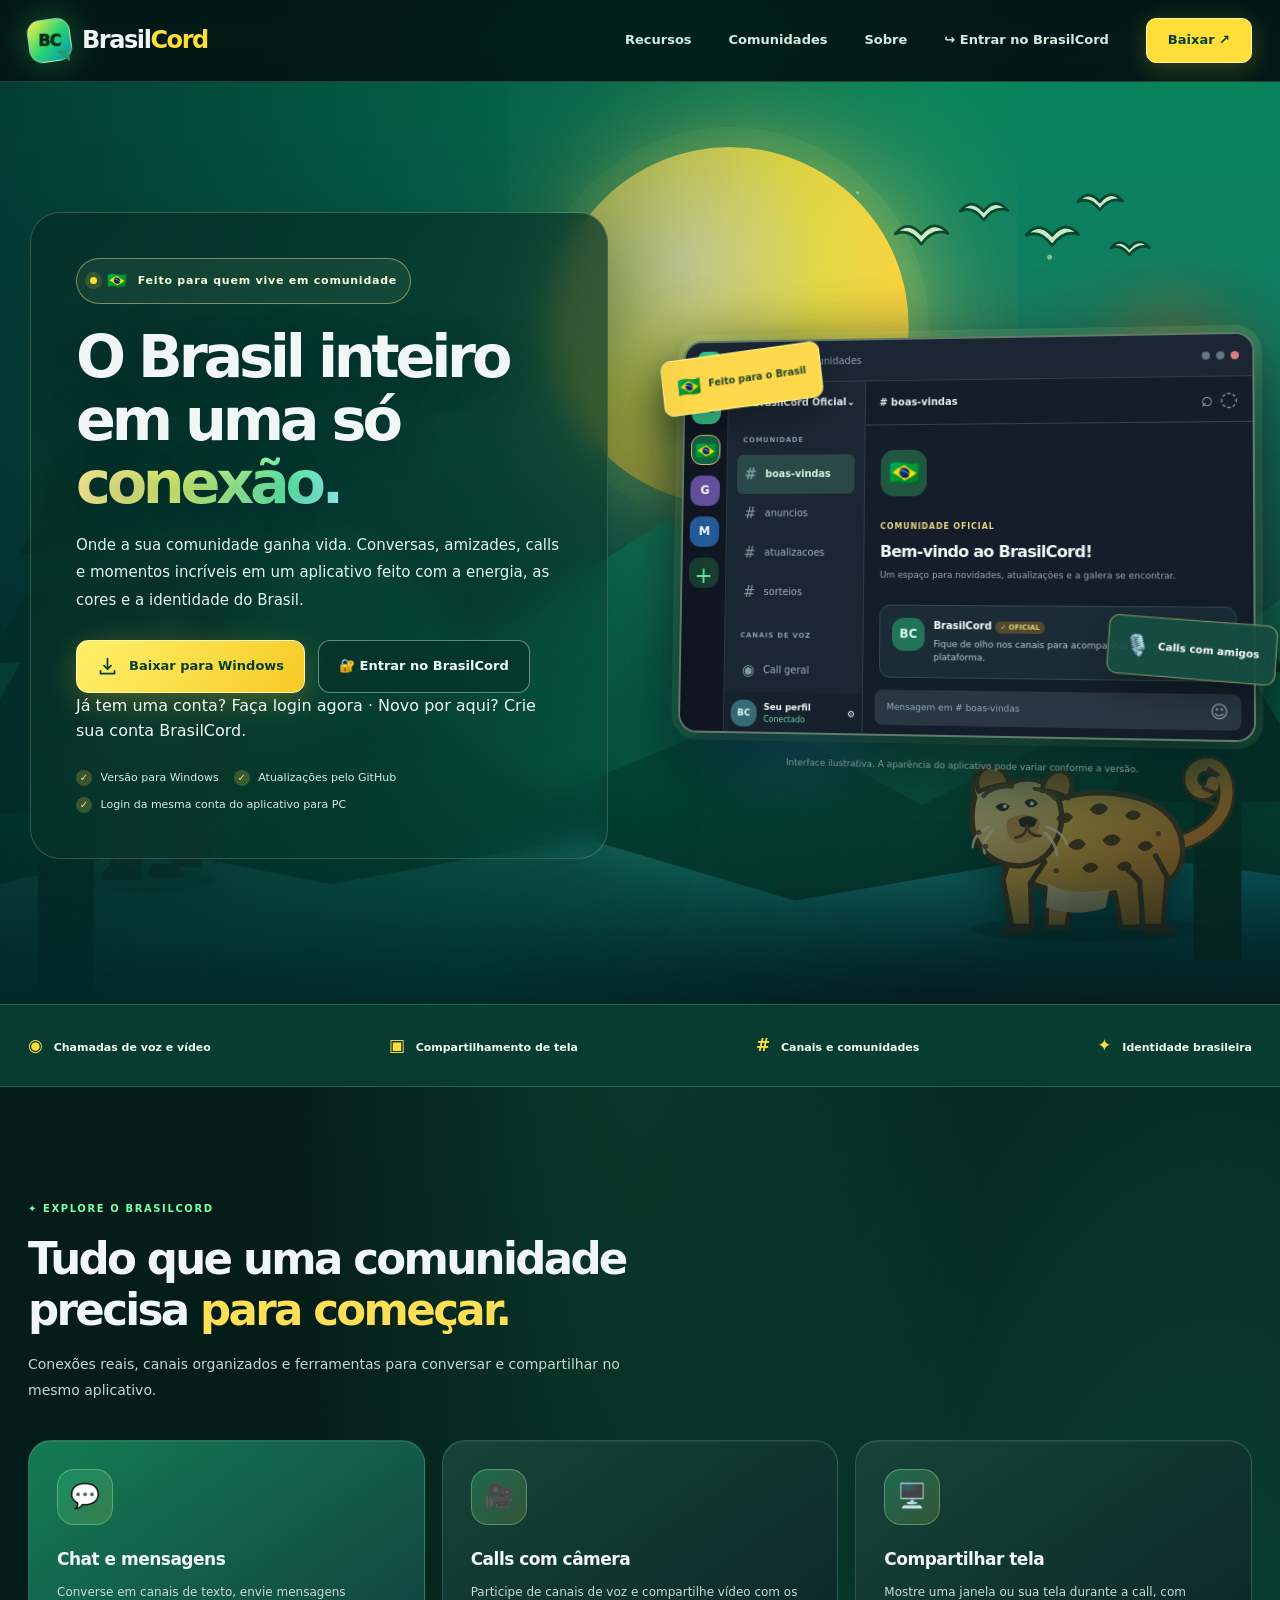
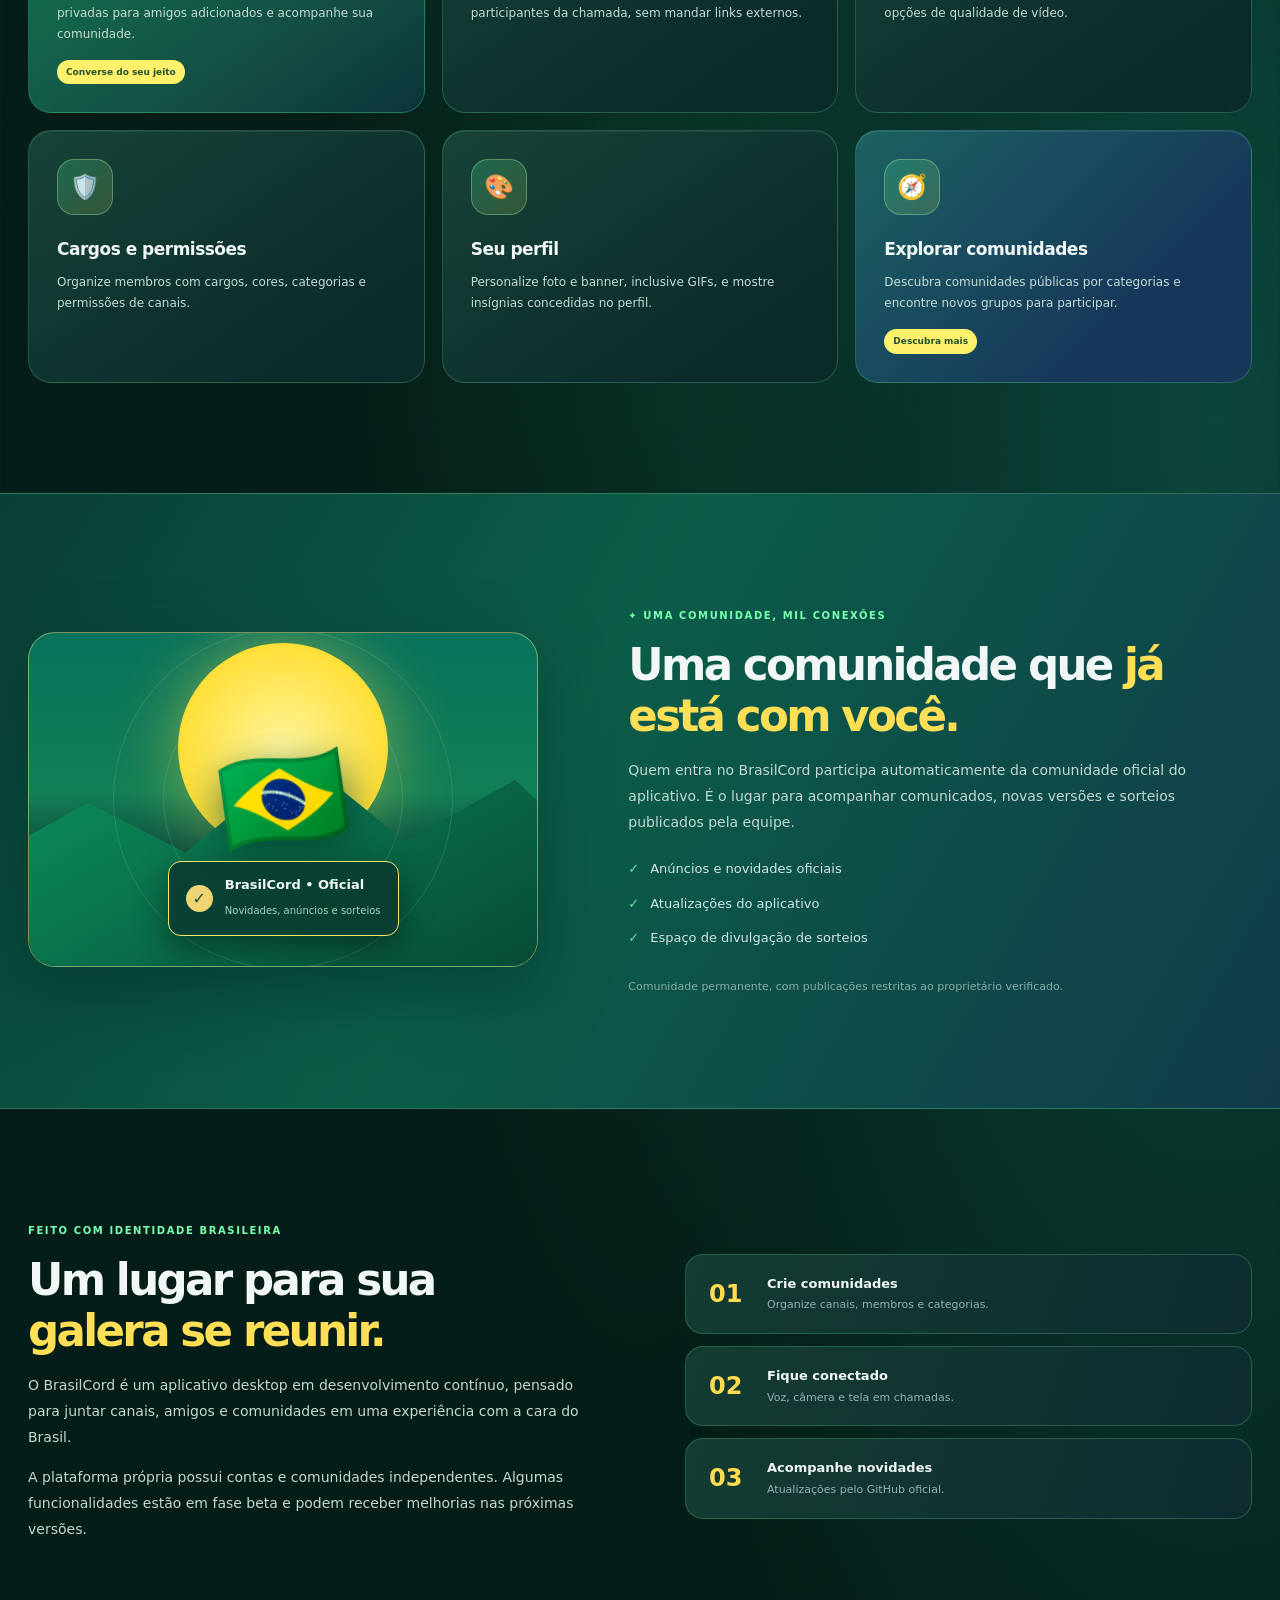
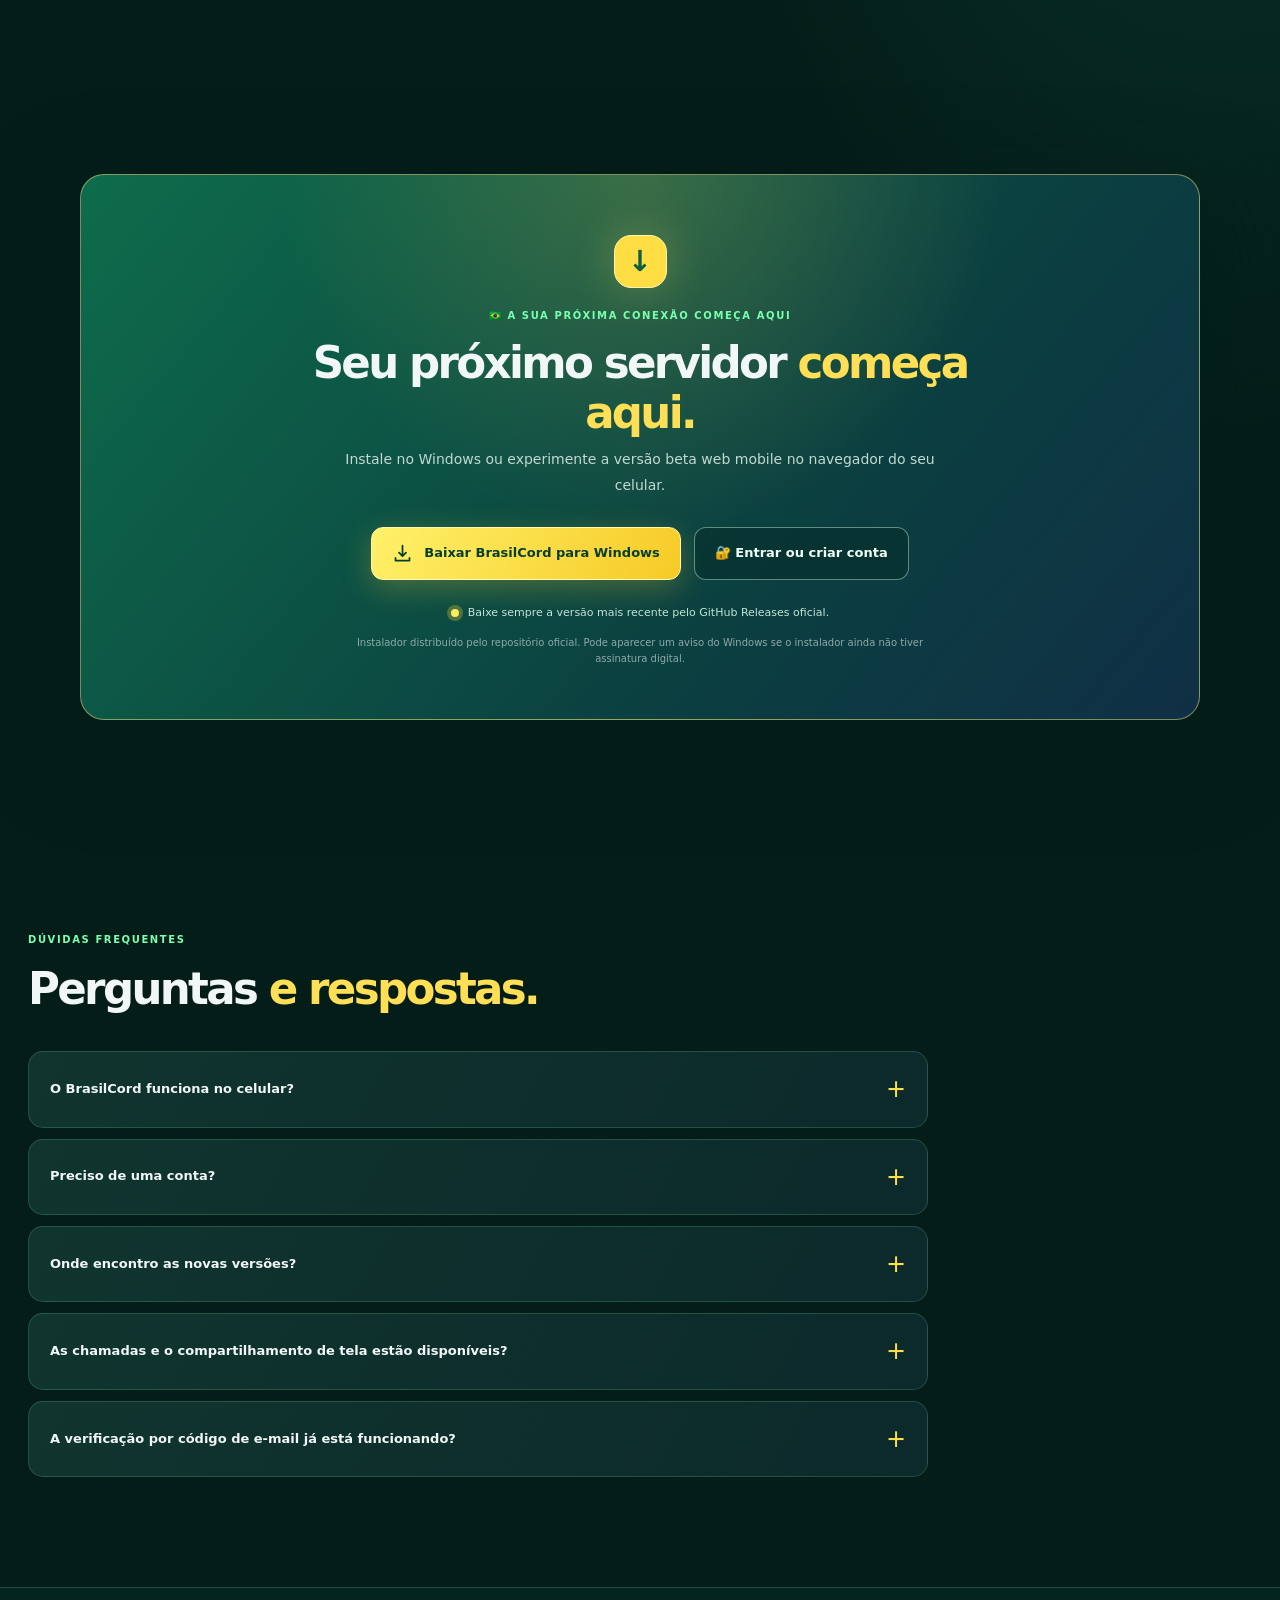
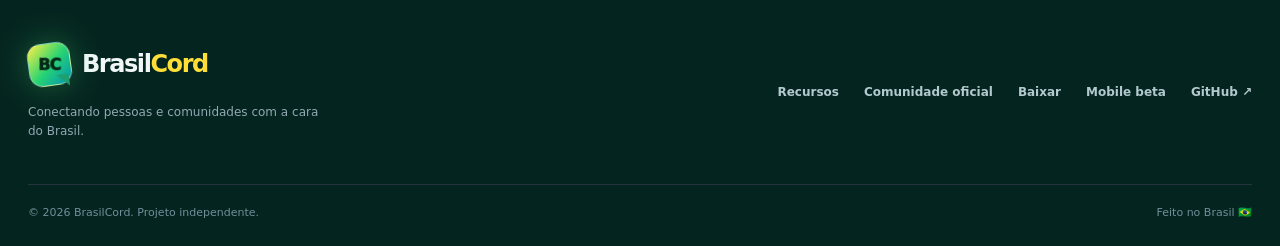
==== commit c8dbef07: "feat(site): add official BrasilCord login and signup CTAs to main landing" ====
--- a/docs/index.html
+++ b/docs/index.html
@@ -18,6 +18,7 @@
   <link rel="icon" href="./favicon.svg" type="image/svg+xml">
   <link rel="stylesheet" href="./styles.css">
   <link rel="stylesheet" href="./nature-theme.css">
+  <link rel="stylesheet" href="./login-landing.css">
   <script src="./site.js" defer></script>
 </head>
 <body>
@@ -39,6 +40,7 @@
         <a href="#recursos">Recursos</a>
         <a href="#comunidades">Comunidades</a>
         <a href="#sobre">Sobre</a>
+        <a class="nav-login" href="./mobile/?login=1">↪ Entrar no BrasilCord</a>
         <a class="nav-download" href="#baixar">Baixar <span aria-hidden="true">↗</span></a>
       </nav>
     </div>
@@ -68,12 +70,13 @@
             <svg viewBox="0 0 24 24" aria-hidden="true"><path d="M12 3v12m0 0 4-4m-4 4-4-4M4 17v3h16v-3"/></svg>
             Baixar para Windows
           </a>
-          <a class="button button-outline" href="./mobile/">📱 Abrir BrasilCord Mobile (beta)</a>
-        </div>
+          <a class="button button-outline" href="./mobile/?login=1">🔐 Entrar no BrasilCord</a>
+        </div>
+        <div class="bc-login-hero-note">Já tem uma conta? <a href="./mobile/?login=1">Faça login agora</a> · Novo por aqui? <a href="./mobile/?cadastro=1">Crie sua conta BrasilCord</a>.</div>
         <div class="hero-footnotes">
           <span><span class="dot-check" aria-hidden="true">✓</span> Versão para Windows</span>
           <span><span class="dot-check" aria-hidden="true">✓</span> Atualizações pelo GitHub</span>
-          <span><span class="dot-check" aria-hidden="true">✓</span> Web mobile instalável (beta)</span>
+          <span><span class="dot-check" aria-hidden="true">✓</span> Login da mesma conta do aplicativo para PC</span>
         </div>
       </div>
 
@@ -197,7 +200,7 @@
             <svg viewBox="0 0 24 24" aria-hidden="true"><path d="M12 3v12m0 0 4-4m-4 4-4-4M4 17v3h16v-3"/></svg>
             Baixar BrasilCord para Windows
           </a>
-          <a class="button button-outline" href="./mobile/">📱 Abrir versão mobile (beta)</a>
+          <a class="button button-outline" href="./mobile/?login=1">🔐 Entrar ou criar conta</a>
         </div>
         <div class="release-line"><span class="release-indicator" aria-hidden="true"></span><span id="release-state" aria-live="polite">Confira a versão mais recente no GitHub Releases.</span></div>
         <small class="download-note">Instalador distribuído pelo repositório oficial. Pode aparecer um aviso do Windows se o instalador ainda não tiver assinatura digital.</small>
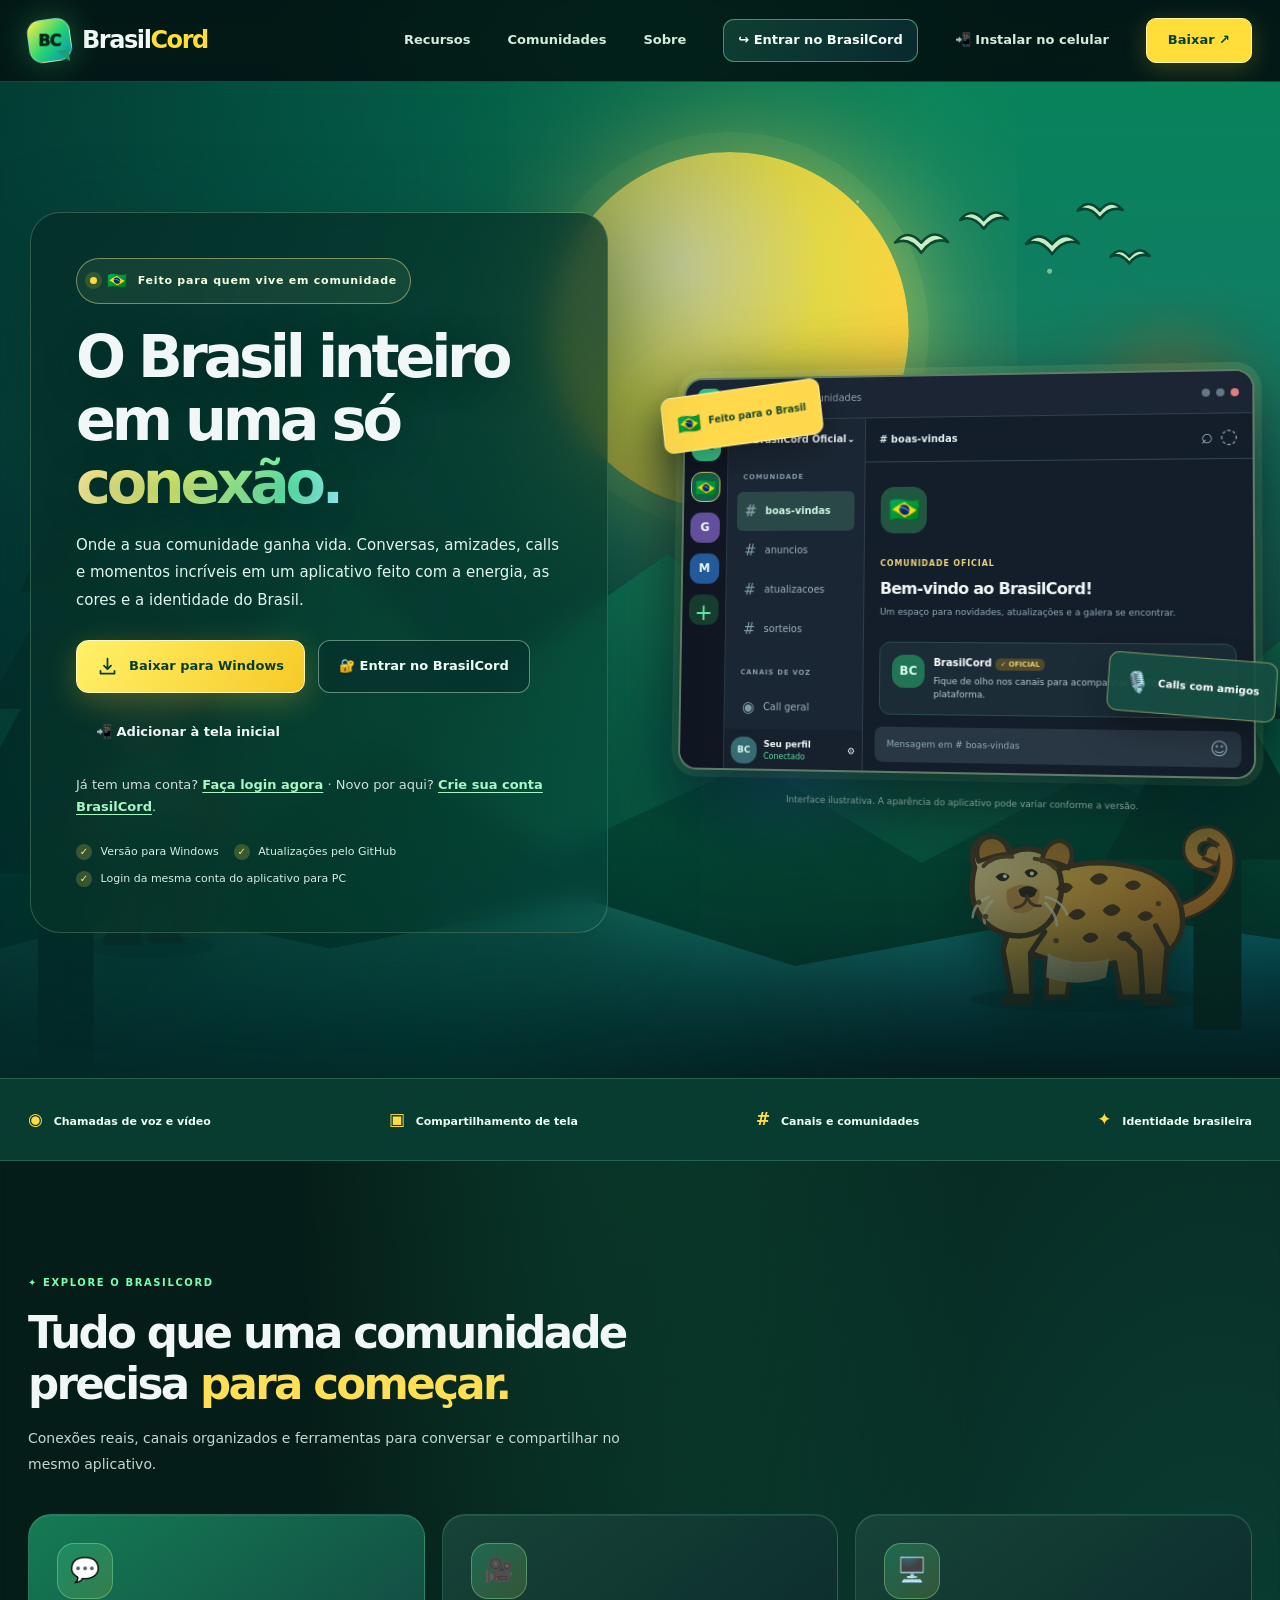
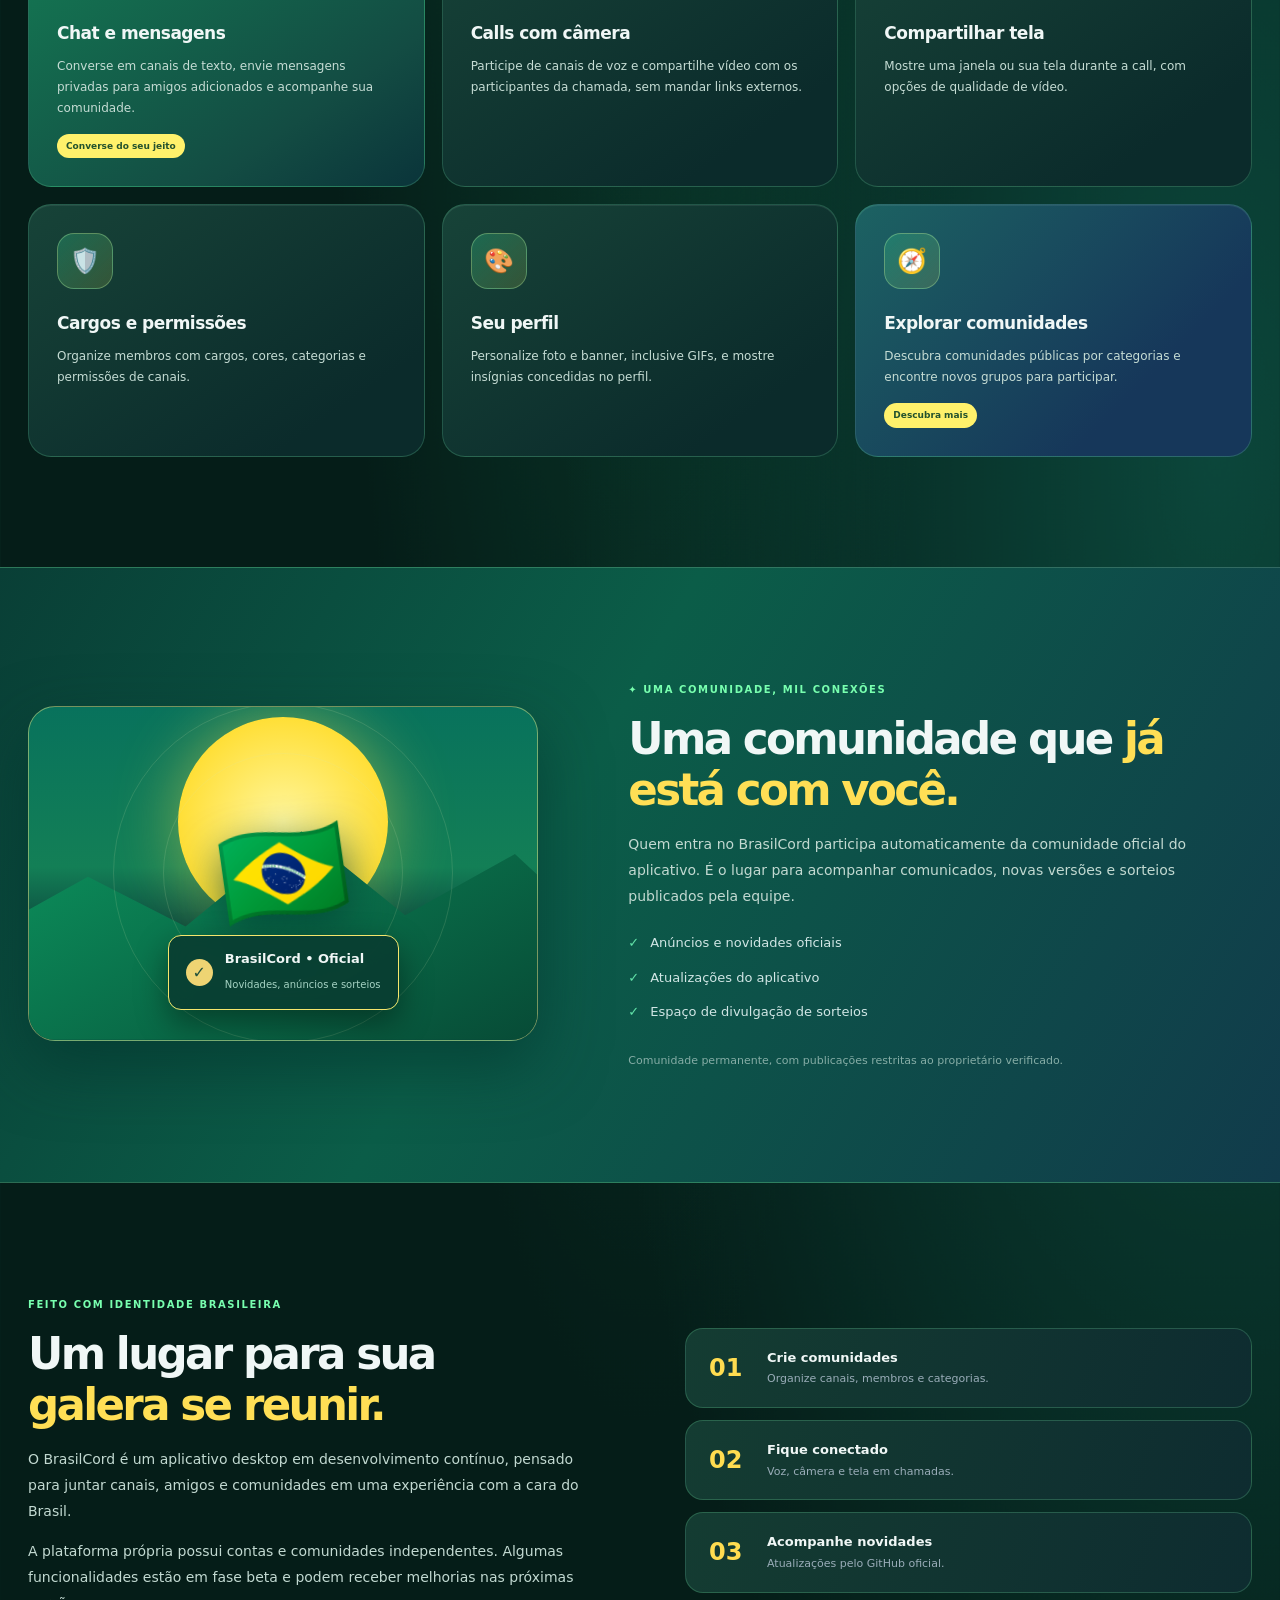
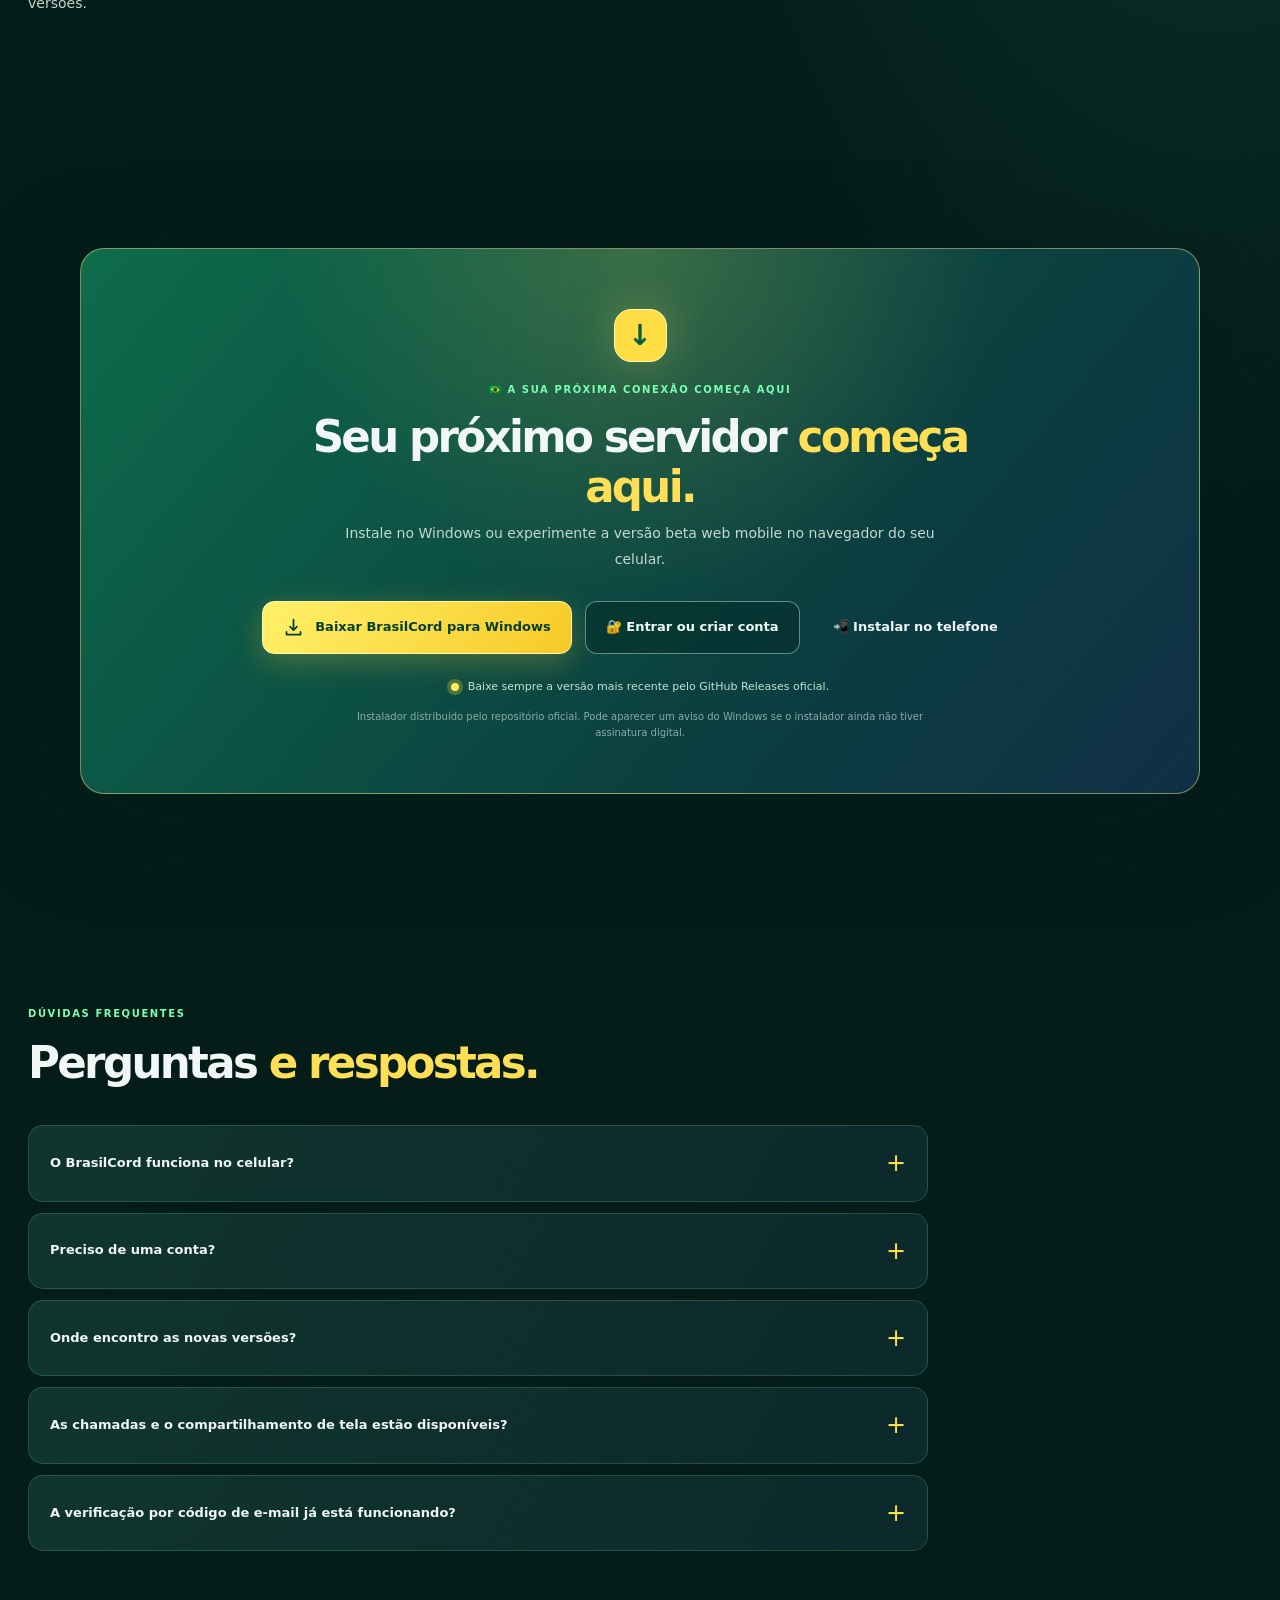
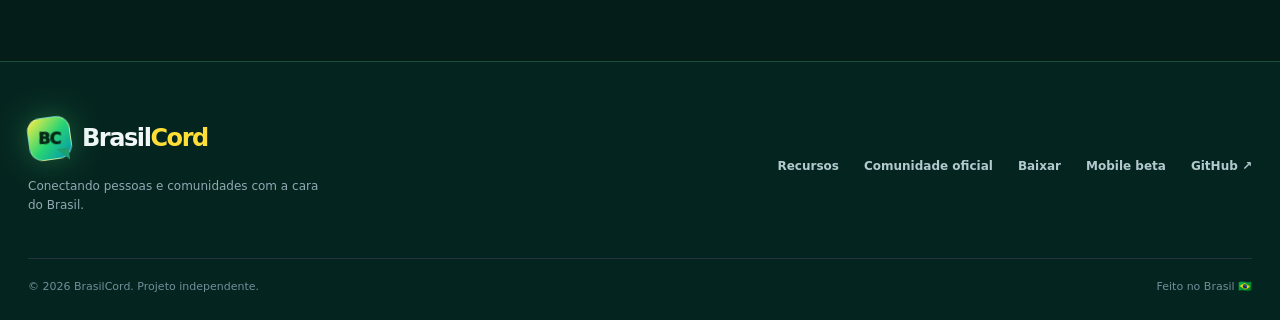
==== commit a37548ba: "feat(site): add install on phone CTAs in navigation, hero and downloads" ====
--- a/docs/index.html
+++ b/docs/index.html
@@ -19,6 +19,7 @@
   <link rel="stylesheet" href="./styles.css">
   <link rel="stylesheet" href="./nature-theme.css">
   <link rel="stylesheet" href="./login-landing.css">
+  <link rel="stylesheet" href="./install-mobile-landing.css">
   <script src="./site.js" defer></script>
 </head>
 <body>
@@ -41,6 +42,7 @@
         <a href="#comunidades">Comunidades</a>
         <a href="#sobre">Sobre</a>
         <a class="nav-login" href="./mobile/?login=1">↪ Entrar no BrasilCord</a>
+        <a class="nav-install" href="./mobile/?install=1">📲 Instalar no celular</a>
         <a class="nav-download" href="#baixar">Baixar <span aria-hidden="true">↗</span></a>
       </nav>
     </div>
@@ -71,6 +73,7 @@
             Baixar para Windows
           </a>
           <a class="button button-outline" href="./mobile/?login=1">🔐 Entrar no BrasilCord</a>
+          <a class="button bc-install-mobile-button" href="./mobile/?install=1">📲 Adicionar à tela inicial</a>
         </div>
         <div class="bc-login-hero-note">Já tem uma conta? <a href="./mobile/?login=1">Faça login agora</a> · Novo por aqui? <a href="./mobile/?cadastro=1">Crie sua conta BrasilCord</a>.</div>
         <div class="hero-footnotes">
@@ -201,6 +204,7 @@
             Baixar BrasilCord para Windows
           </a>
           <a class="button button-outline" href="./mobile/?login=1">🔐 Entrar ou criar conta</a>
+          <a class="button bc-install-mobile-button" href="./mobile/?install=1">📲 Instalar no telefone</a>
         </div>
         <div class="release-line"><span class="release-indicator" aria-hidden="true"></span><span id="release-state" aria-live="polite">Confira a versão mais recente no GitHub Releases.</span></div>
         <small class="download-note">Instalador distribuído pelo repositório oficial. Pode aparecer um aviso do Windows se o instalador ainda não tiver assinatura digital.</small>
--- a/docs/login-landing.css
+++ b/docs/login-landing.css
@@ -0,0 +1,8 @@
+/* Acesso à conta BrasilCord destacado no site oficial */
+.main-nav .nav-login{color:#f5fef9;border:1px solid rgba(95,233,161,.55);padding:10px 14px;border-radius:11px;background:linear-gradient(135deg,rgba(40,121,95,.36),rgba(25,77,105,.3));font-weight:800;white-space:nowrap;transition:background .2s,transform .2s}
+.main-nav .nav-login:hover{background:rgba(62,181,125,.45);color:#fff;transform:translateY(-1px)}
+.bc-login-hero-note{margin:15px 0 0;color:#cfdfdf;font-size:13px;line-height:1.7}
+.bc-login-hero-note a{color:#a8f7c5;font-weight:800;text-decoration:underline;text-underline-offset:3px}
+.bc-login-hero-note a:hover{color:#fff}
+@media(max-width:900px){.main-nav{gap:12px}.main-nav .nav-login{font-size:12px;padding:9px 11px}}
+@media(max-width:620px){.main-nav .nav-login{width:100%;justify-content:center;text-align:center}.bc-login-hero-note{font-size:12px}}
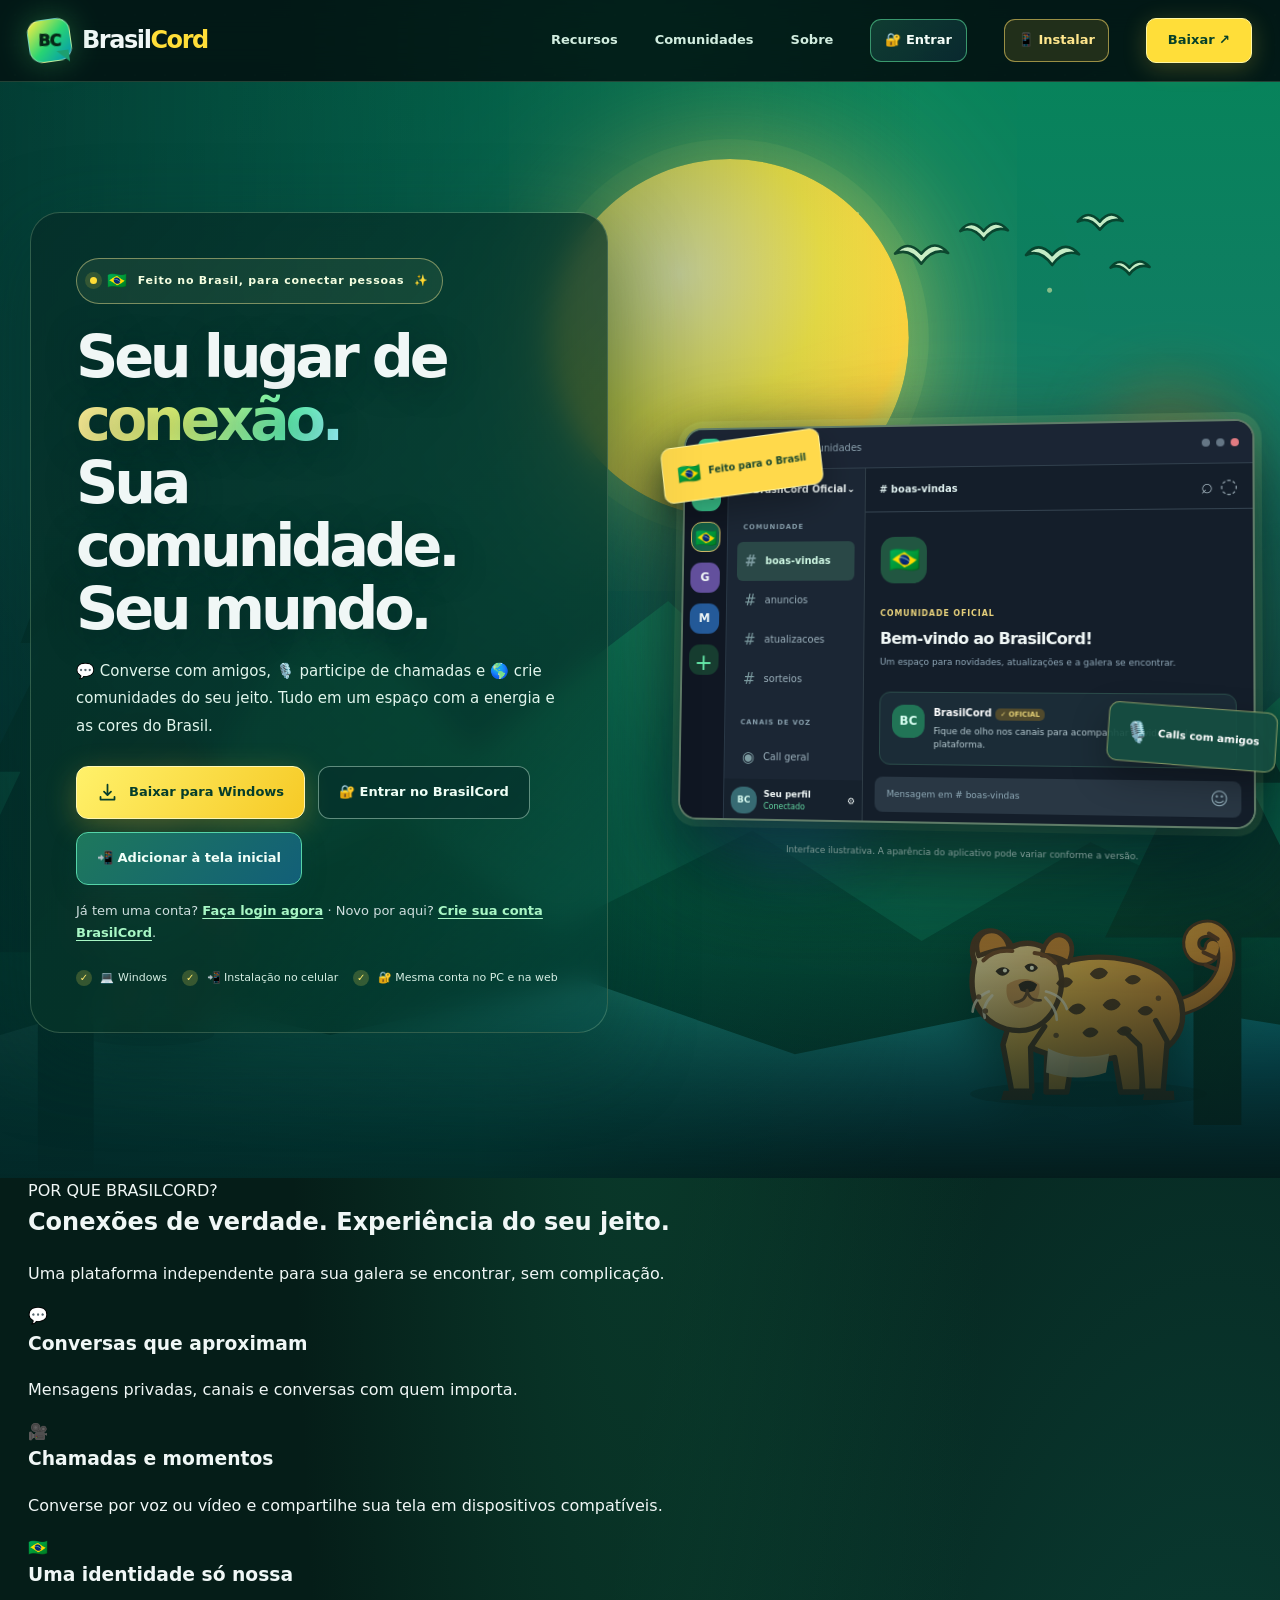
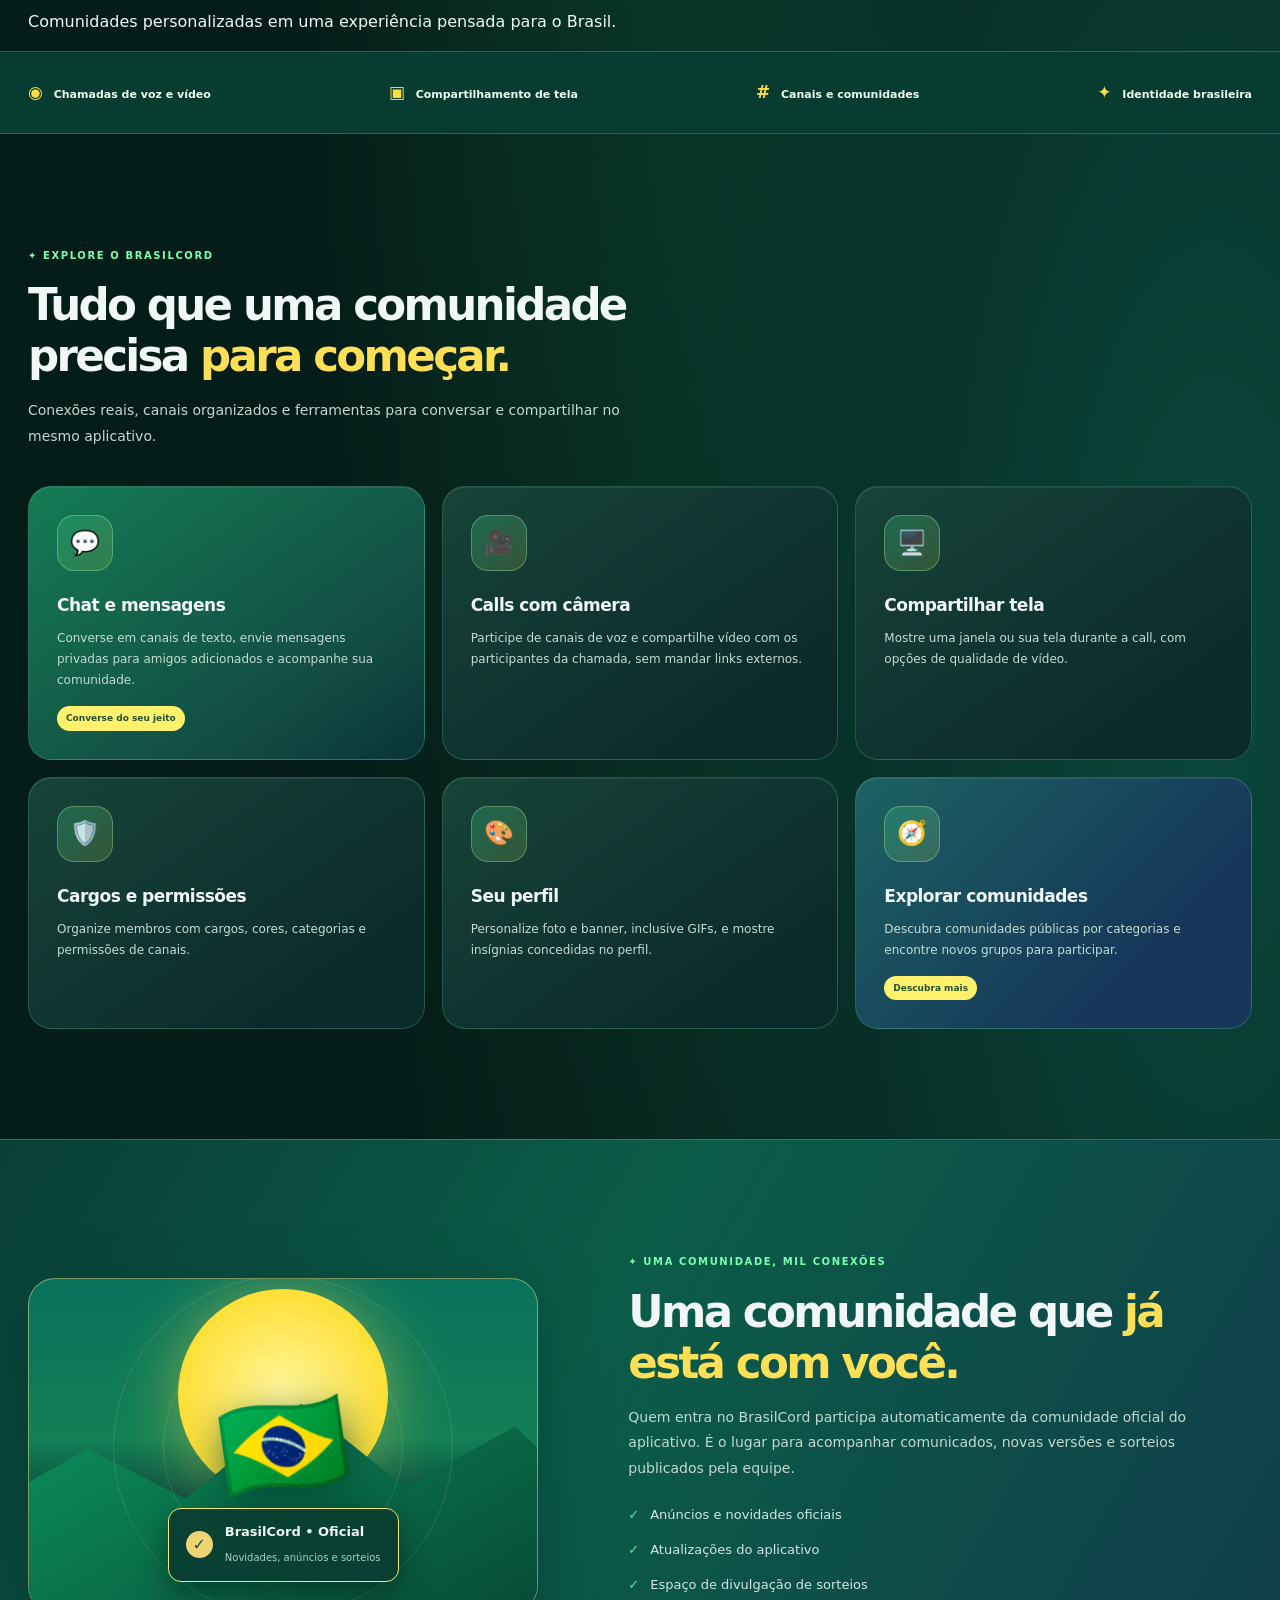
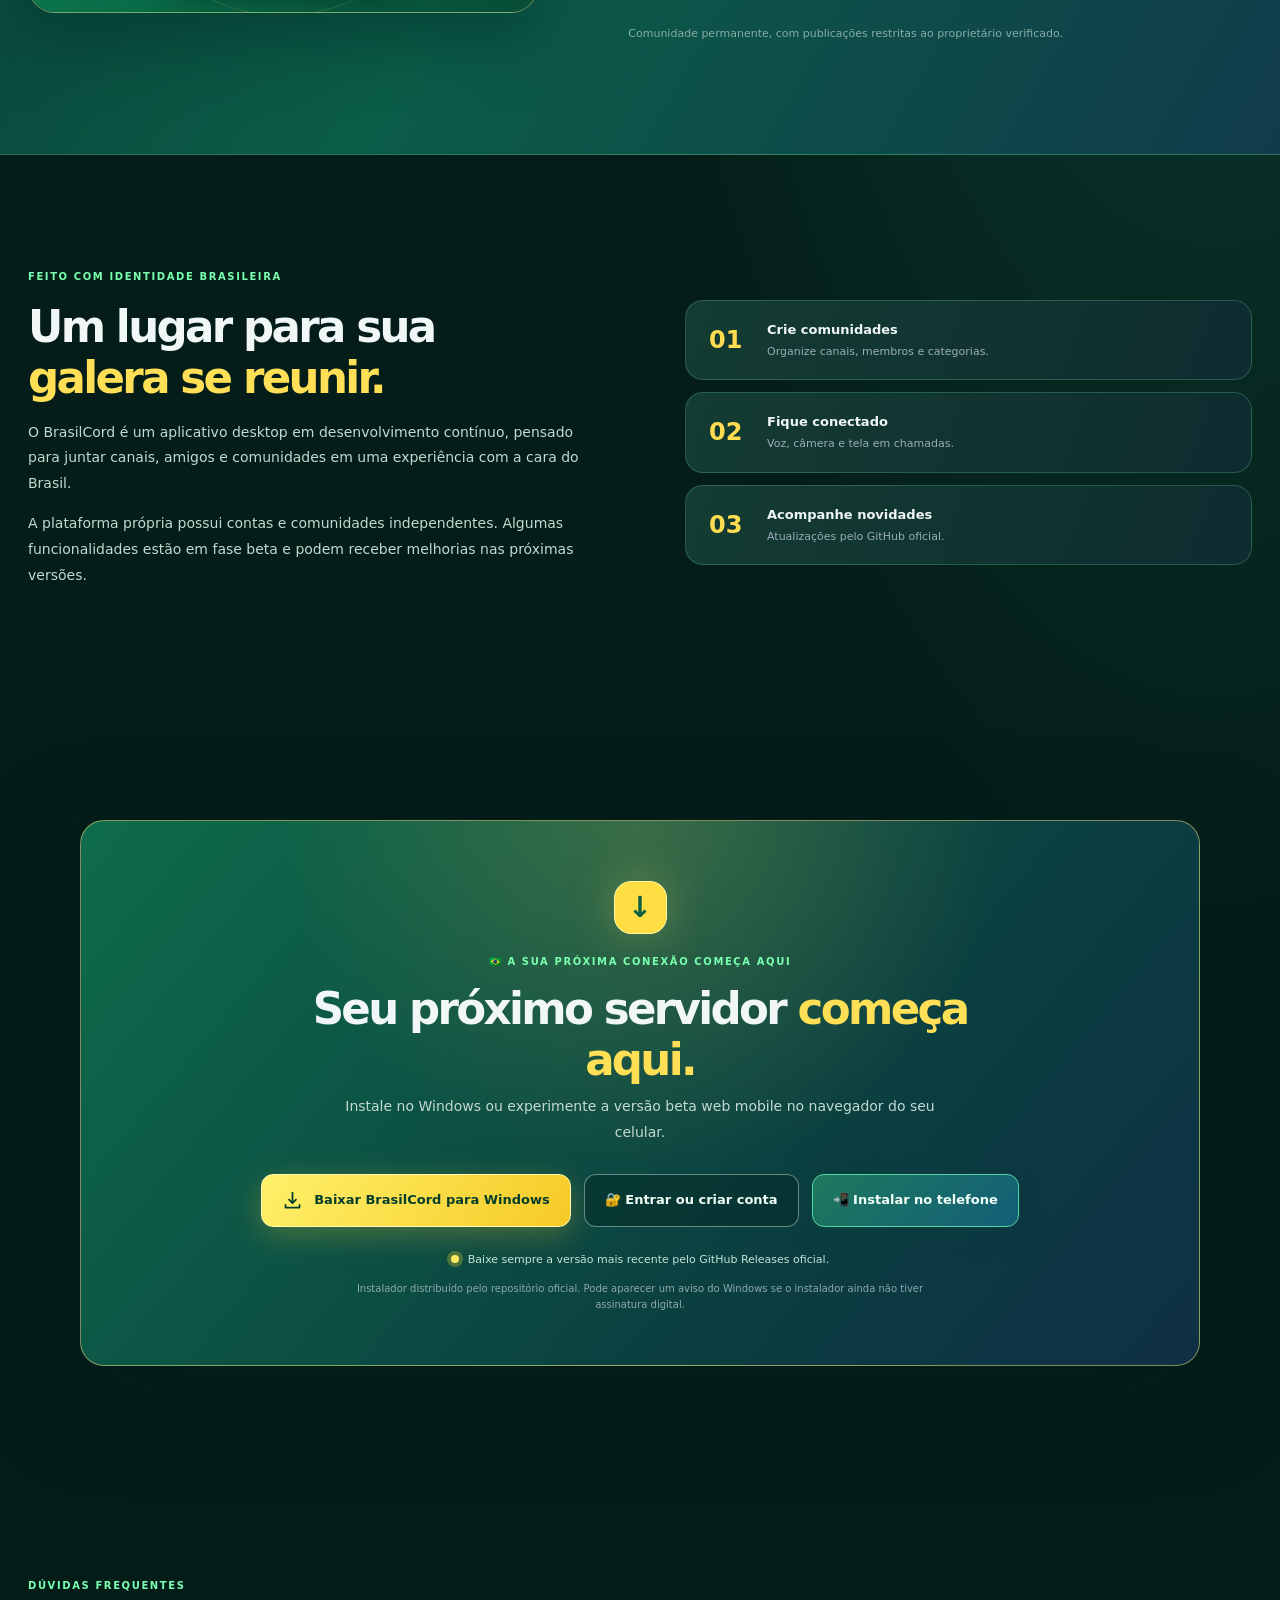
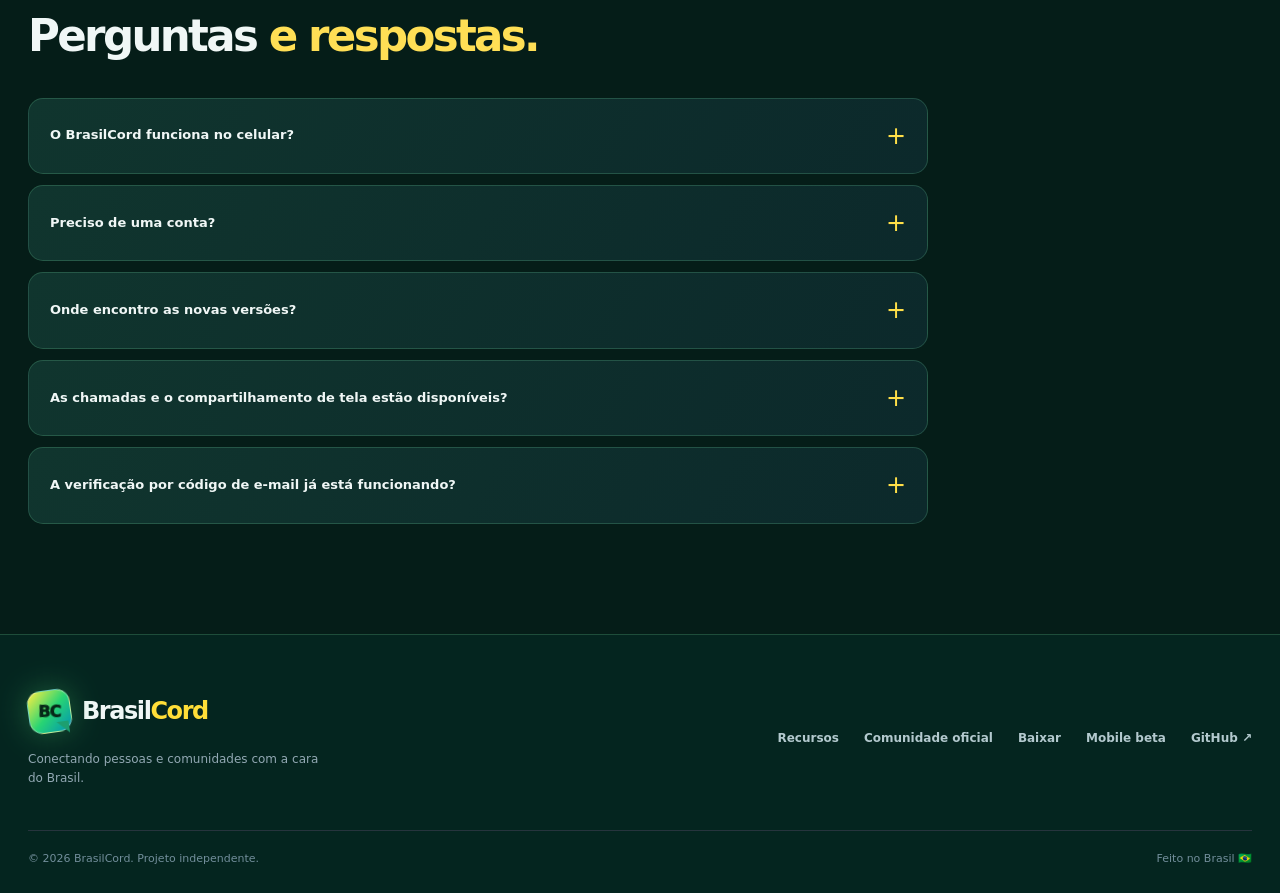
==== commit f1e2cc52: "feat(landing): modernize first page copy, CTAs, and product showcase" ====
--- a/docs/index.html
+++ b/docs/index.html
@@ -4,7 +4,7 @@
   <meta charset="utf-8">
   <!-- Site oficial BrasilCord publicado por GitHub Pages. -->
   <meta name="viewport" content="width=device-width, initial-scale=1">
-  <meta name="theme-color" content="#0b111b">
+  <meta name="theme-color" content="#071b20">
   <meta name="color-scheme" content="dark">
   <meta name="description" content="Conheça o BrasilCord: comunidades, canais, conversas e calls com câmera e tela compartilhada. Baixe a versão oficial para Windows.">
   <meta name="robots" content="index,follow">
@@ -20,7 +20,9 @@
   <link rel="stylesheet" href="./nature-theme.css">
   <link rel="stylesheet" href="./login-landing.css">
   <link rel="stylesheet" href="./install-mobile-landing.css">
+  <link rel="stylesheet" href="./clean-modern.css">
   <script src="./site.js" defer></script>
+  <script src="./clean-modern.js" defer></script>
 </head>
 <body>
   <a class="skip-link" href="#principal">Pular para o conteúdo</a>
@@ -41,8 +43,8 @@
         <a href="#recursos">Recursos</a>
         <a href="#comunidades">Comunidades</a>
         <a href="#sobre">Sobre</a>
-        <a class="nav-login" href="./mobile/?login=1">↪ Entrar no BrasilCord</a>
-        <a class="nav-install" href="./mobile/?install=1">📲 Instalar no celular</a>
+        <a class="nav-login" href="./mobile/?login=1">🔐 Entrar</a>
+        <a class="nav-install" href="./mobile/?install=1">📱 Instalar</a>
         <a class="nav-download" href="#baixar">Baixar <span aria-hidden="true">↗</span></a>
       </nav>
     </div>
@@ -64,10 +66,10 @@
         <div class="nature-shade"></div>
       </div>
       <div class="hero-copy">
-        <div class="eyebrow"><span class="pulse" aria-hidden="true"></span> <span class="bc-flag" aria-hidden="true">🇧🇷</span> Feito para quem vive em comunidade</div>
-        <h1 id="hero-title">O Brasil inteiro<br>em uma só <span class="gradient-text">conexão.</span></h1>
-        <p class="hero-lead">Onde a sua comunidade ganha vida. Conversas, amizades, calls e momentos incríveis em um aplicativo feito com a energia, as cores e a identidade do Brasil.</p>
-        <div class="hero-actions">
+        <div class="eyebrow"><span class="pulse" aria-hidden="true"></span> <span class="bc-flag" aria-hidden="true">🇧🇷</span> Feito no Brasil, para conectar pessoas <span class="bc-spark">✨</span></div>
+        <h1 id="hero-title">Seu lugar de <span class="gradient-text">conexão.</span><br><span class="bc-heading-small">Sua comunidade. Seu mundo.</span></h1>
+        <p class="hero-lead">💬 Converse com amigos, 🎙️ participe de chamadas e 🌎 crie comunidades do seu jeito. Tudo em um espaço com a energia e as cores do Brasil.</p>
+        <div class="hero-actions" aria-label="Comece agora no BrasilCord">
           <a class="button button-primary" id="hero-download" href="https://github.com/cdopc7870-web/brasilcord-updates/releases/latest" target="_blank" rel="noopener noreferrer">
             <svg viewBox="0 0 24 24" aria-hidden="true"><path d="M12 3v12m0 0 4-4m-4 4-4-4M4 17v3h16v-3"/></svg>
             Baixar para Windows
@@ -77,9 +79,9 @@
         </div>
         <div class="bc-login-hero-note">Já tem uma conta? <a href="./mobile/?login=1">Faça login agora</a> · Novo por aqui? <a href="./mobile/?cadastro=1">Crie sua conta BrasilCord</a>.</div>
         <div class="hero-footnotes">
-          <span><span class="dot-check" aria-hidden="true">✓</span> Versão para Windows</span>
-          <span><span class="dot-check" aria-hidden="true">✓</span> Atualizações pelo GitHub</span>
-          <span><span class="dot-check" aria-hidden="true">✓</span> Login da mesma conta do aplicativo para PC</span>
+          <span><span class="dot-check" aria-hidden="true">✓</span> 💻 Windows</span>
+          <span><span class="dot-check" aria-hidden="true">✓</span> 📲 Instalação no celular</span>
+          <span><span class="dot-check" aria-hidden="true">✓</span> 🔐 Mesma conta no PC e na web</span>
         </div>
       </div>
 
@@ -130,6 +132,14 @@
       </div>
     </section>
 
+    <section class="bc-modern-showcase container" aria-label="Explore o BrasilCord">
+      <div class="bc-modern-showcase-title"><span class="bc-overline">POR QUE BRASILCORD?</span><h2>Conexões de verdade. <span>Experiência do seu jeito.</span></h2><p>Uma plataforma independente para sua galera se encontrar, sem complicação.</p></div>
+      <div class="bc-modern-highlights">
+        <article class="bc-modern-highlight"><span class="bc-modern-emoji">💬</span><h3>Conversas que aproximam</h3><p>Mensagens privadas, canais e conversas com quem importa.</p></article>
+        <article class="bc-modern-highlight"><span class="bc-modern-emoji">🎥</span><h3>Chamadas e momentos</h3><p>Converse por voz ou vídeo e compartilhe sua tela em dispositivos compatíveis.</p></article>
+        <article class="bc-modern-highlight"><span class="bc-modern-emoji">🇧🇷</span><h3>Uma identidade só nossa</h3><p>Comunidades personalizadas em uma experiência pensada para o Brasil.</p></article>
+      </div>
+    </section>
     <section class="feature-strip" aria-label="Destaques da plataforma">
       <div class="container feature-strip-content">
         <span><span aria-hidden="true">◉</span> Chamadas de voz e vídeo</span>
@@ -217,7 +227,7 @@
         <h2 id="faq-title">Perguntas <span>e respostas.</span></h2>
       </div>
       <div class="faq-list">
-        <details><summary>O BrasilCord funciona no celular?<span aria-hidden="true">+</span></summary><p>No momento, o instalador oficial é voltado ao Windows. Não há um aplicativo móvel oficial anunciado nesta página.</p></details>
+        <details><summary>O BrasilCord funciona no celular?<span aria-hidden="true">+</span></summary><p>Sim! A versão web adaptada ao celular pode ser acessada em <a href="./mobile/?login=1">BrasilCord Mobile</a>. Você também pode usar a opção <a href="./mobile/?install=1">Adicionar à tela inicial</a> no navegador compatível. Alguns recursos variam conforme o dispositivo.</p></details>
         <details><summary>Preciso de uma conta?<span aria-hidden="true">+</span></summary><p>Sim. Para usar as comunidades e mensagens próprias do BrasilCord, é necessário cadastrar uma conta e entrar nela.</p></details>
         <details><summary>Onde encontro as novas versões?<span aria-hidden="true">+</span></summary><p>Os instaladores são publicados no <a href="https://github.com/cdopc7870-web/brasilcord-updates/releases/latest" target="_blank" rel="noopener noreferrer">GitHub Releases oficial</a>. O aplicativo também conta com um mecanismo de atualização.</p></details>
         <details><summary>As chamadas e o compartilhamento de tela estão disponíveis?<span aria-hidden="true">+</span></summary><p>A versão desktop inclui recursos de câmera e compartilhamento de tela diretamente nas calls. A disponibilidade e a qualidade podem variar conforme rede, permissões e dispositivo.</p></details>
--- a/docs/install-mobile-landing.css
+++ b/docs/install-mobile-landing.css
@@ -0,0 +1,6 @@
+.main-nav .nav-install{display:inline-flex;align-items:center;justify-content:center;padding:10px 13px;border-radius:11px;border:1px solid rgba(255,222,105,.55);background:rgba(242,200,62,.13);color:#ffe78d;font-weight:850;white-space:nowrap}
+.main-nav .nav-install:hover{background:rgba(242,200,62,.25);color:#fff}
+.bc-install-mobile-button{background:linear-gradient(135deg,#1e785c,#125f78);border:1px solid #55d4a8;color:#f1fff8!important;box-shadow:0 8px 23px rgba(4,65,54,.25)}
+.bc-install-mobile-button:hover{background:linear-gradient(135deg,#288e6e,#1d7694);color:#fff}
+@media(max-width:900px){.main-nav .nav-install{font-size:12px;padding:9px 10px}}
+@media(max-width:620px){.main-nav .nav-install{width:100%;text-align:center}.hero-actions .bc-install-mobile-button,.download-actions .bc-install-mobile-button{width:100%}}
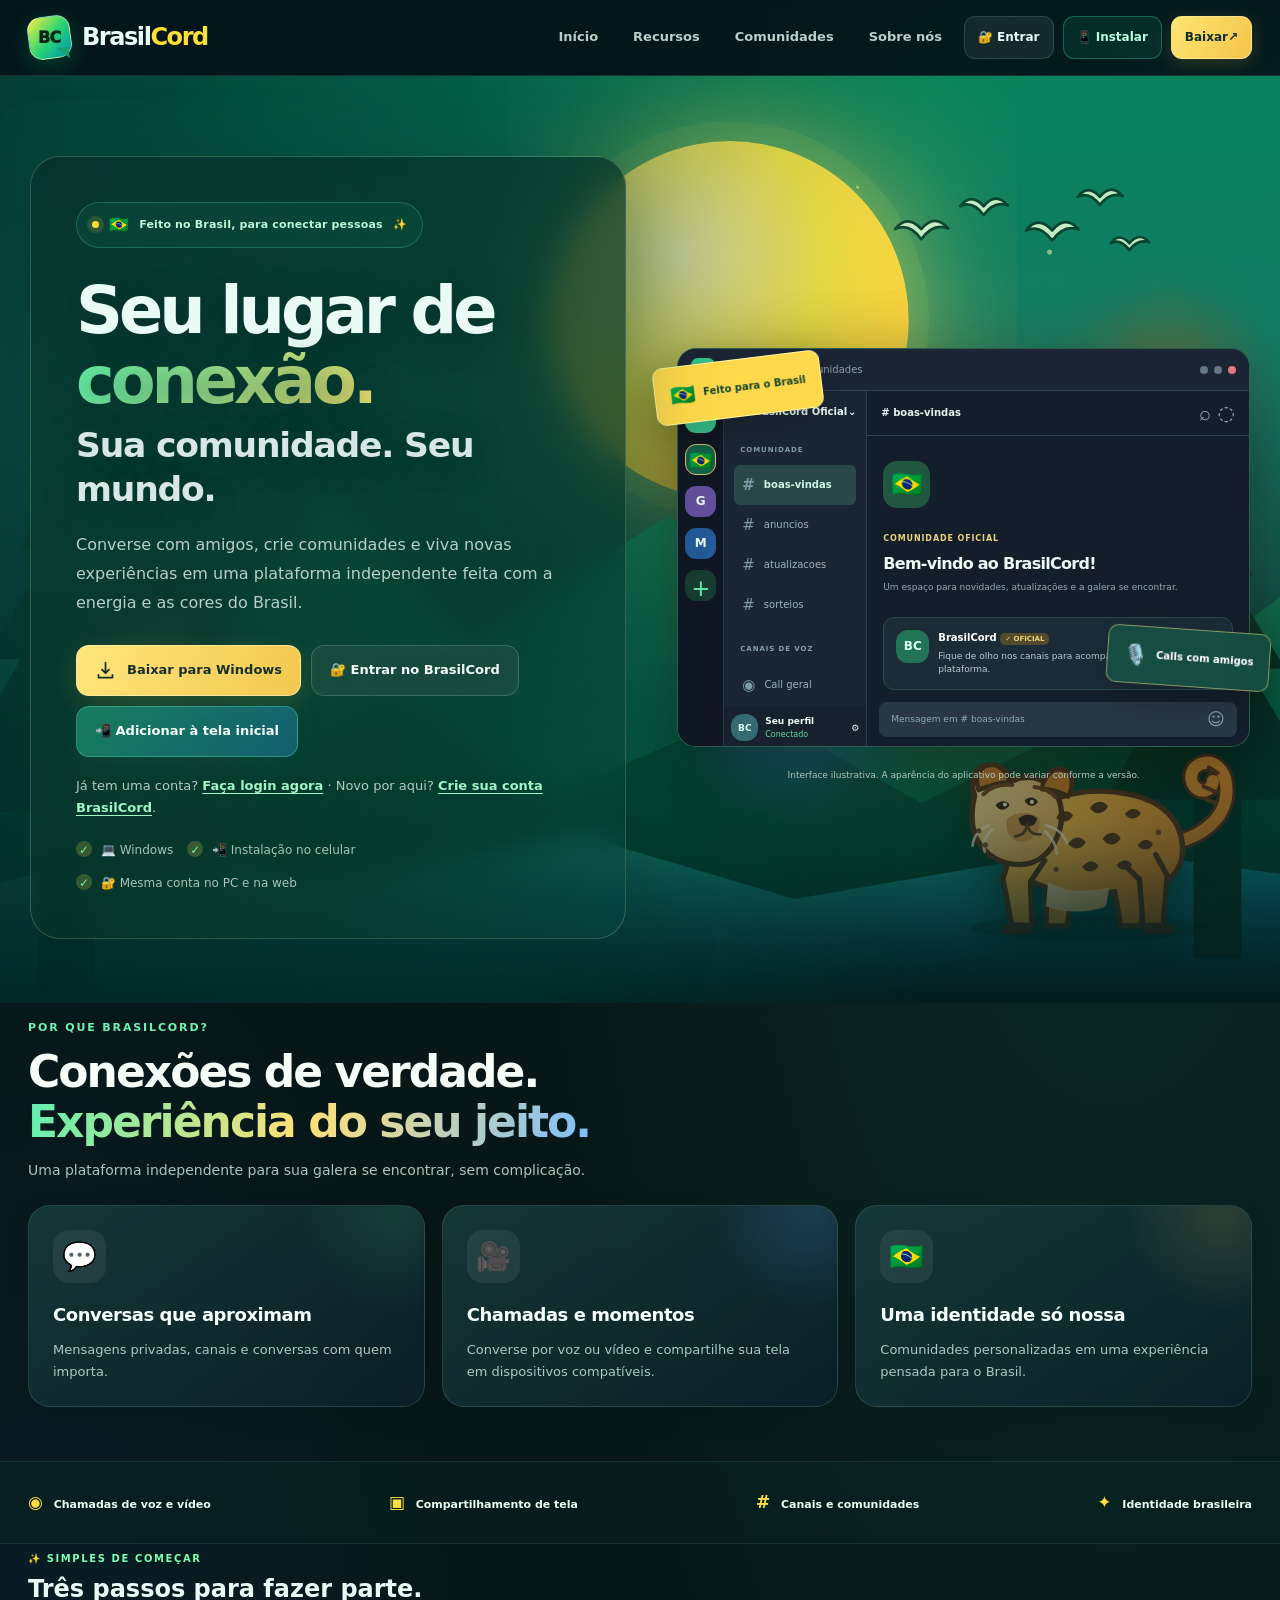
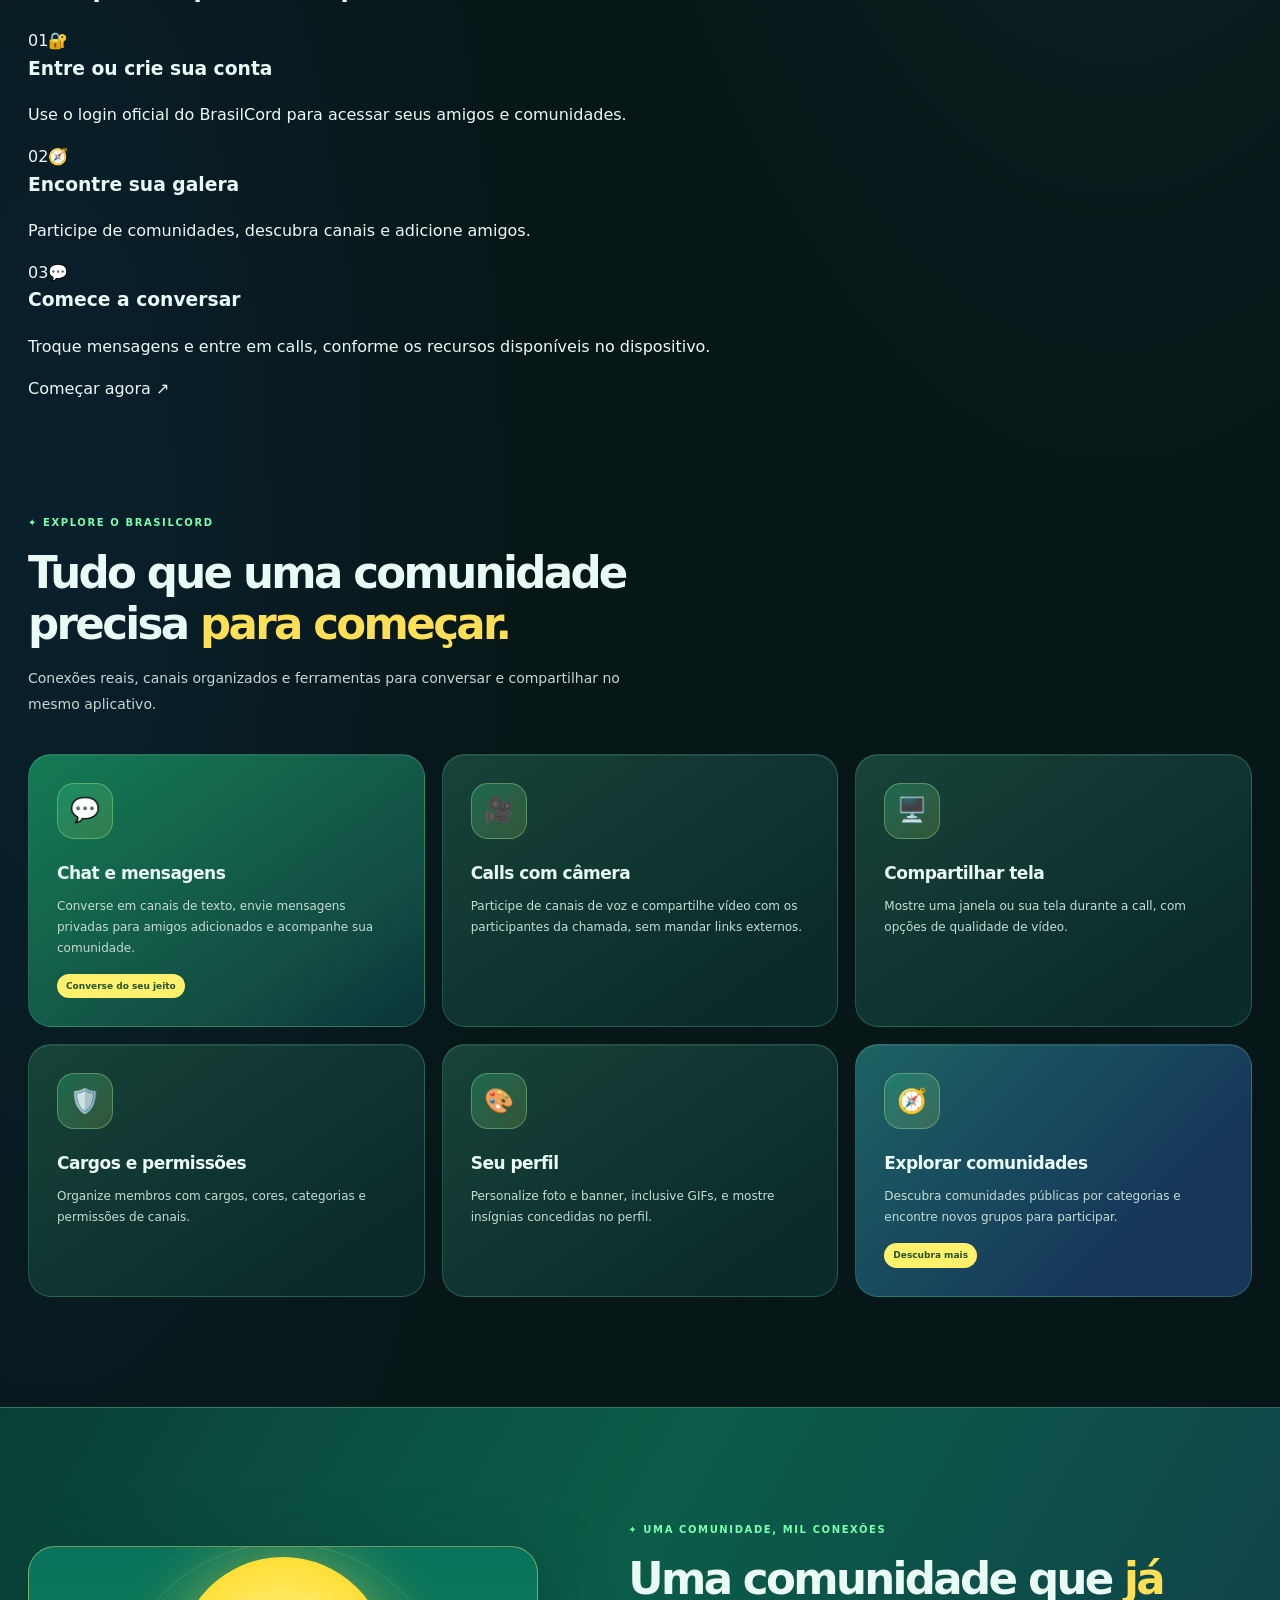
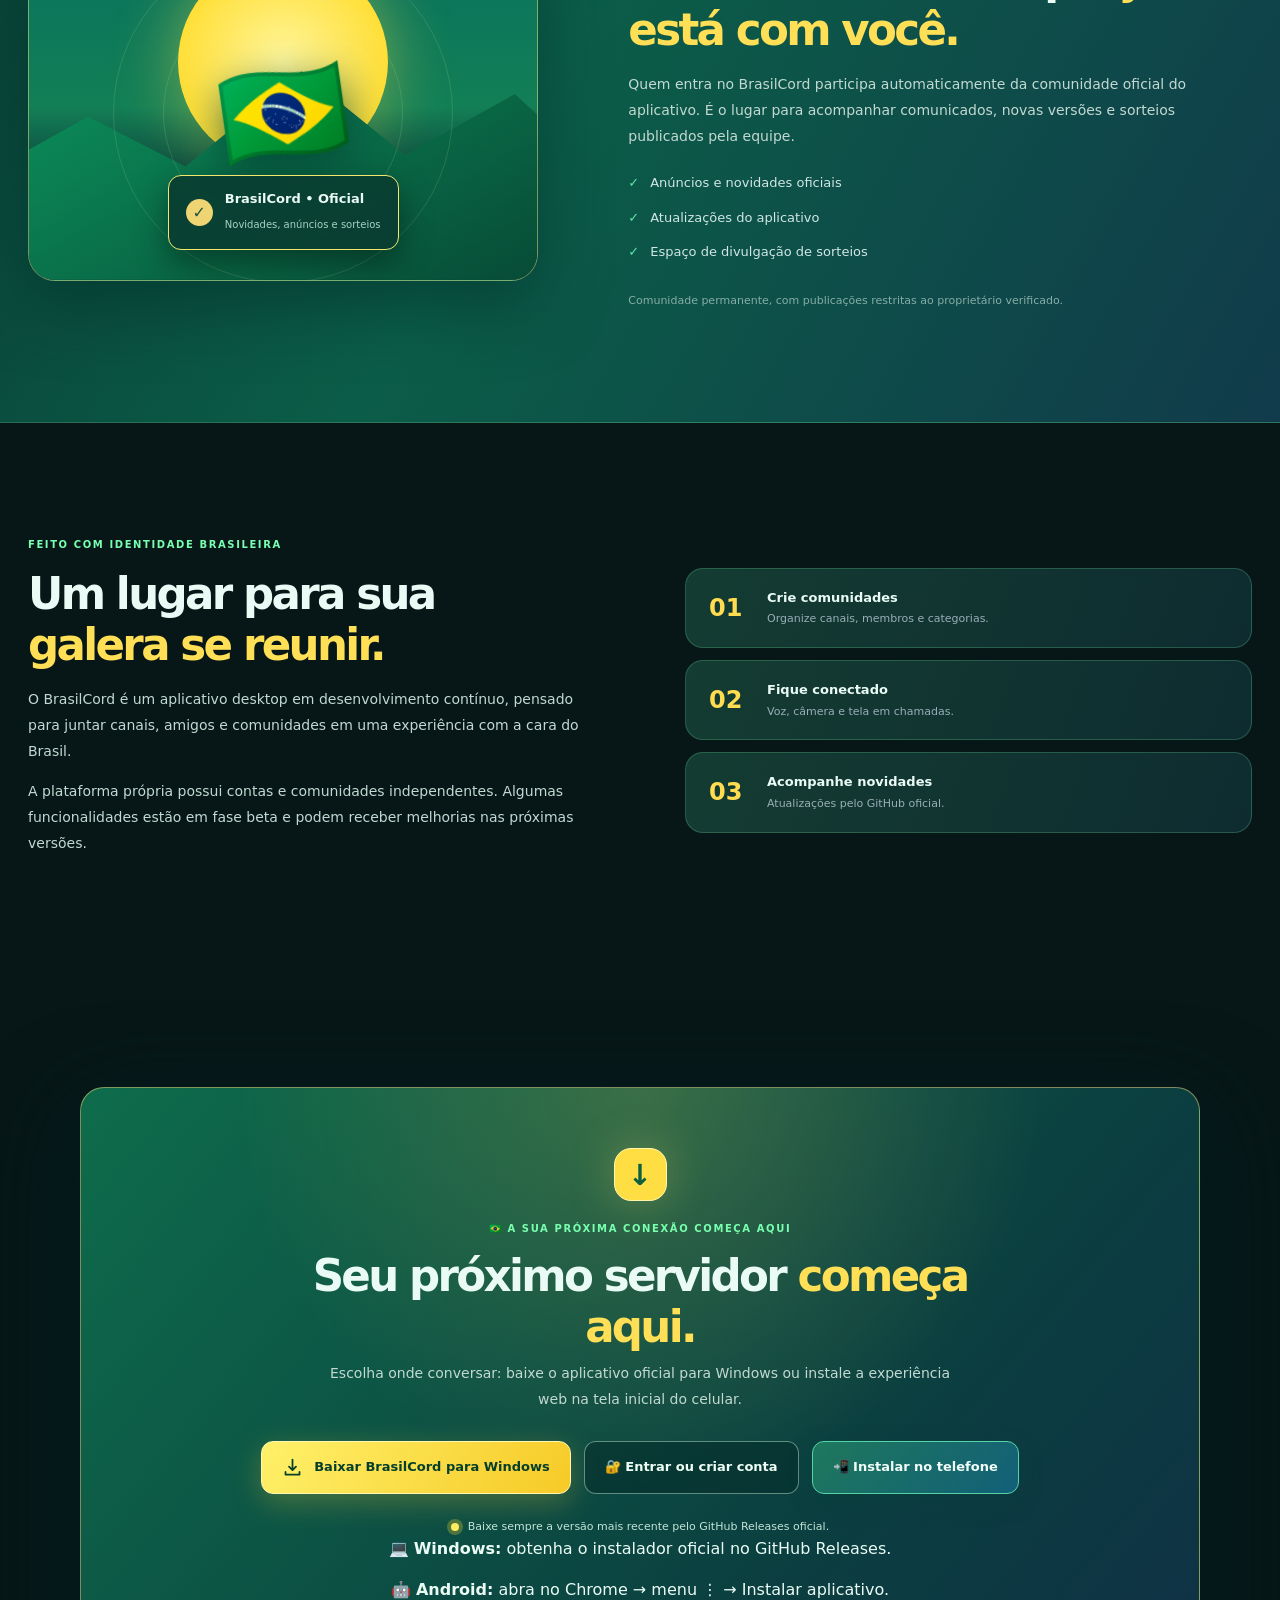
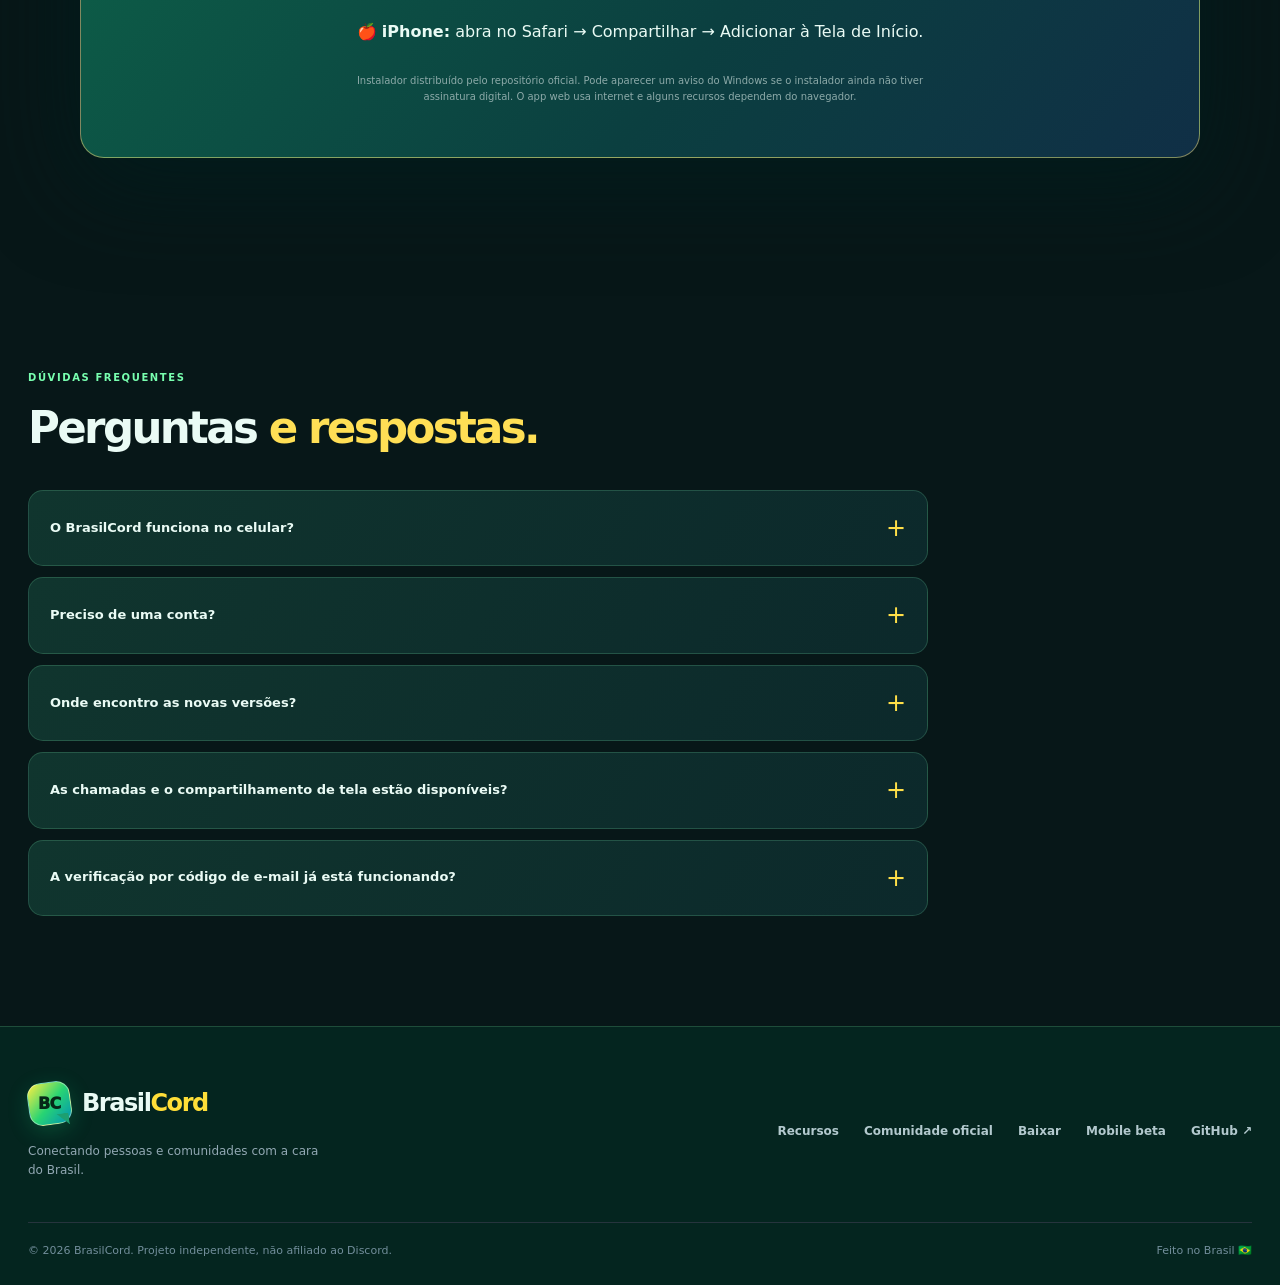
==== commit 50cfe665: "feat(site): improve SEO, accessibility, onboarding steps and platform installation help" ====
--- a/docs/index.html
+++ b/docs/index.html
@@ -6,14 +6,19 @@
   <meta name="viewport" content="width=device-width, initial-scale=1">
   <meta name="theme-color" content="#071b20">
   <meta name="color-scheme" content="dark">
-  <meta name="description" content="Conheça o BrasilCord: comunidades, canais, conversas e calls com câmera e tela compartilhada. Baixe a versão oficial para Windows.">
+  <meta name="description" content="BrasilCord 🇧🇷: chats, comunidades e chamadas em um só lugar. Entre na sua conta, baixe para Windows ou instale no celular.">
   <meta name="robots" content="index,follow">
   <meta property="og:type" content="website">
   <meta property="og:locale" content="pt_BR">
   <meta property="og:title" content="BrasilCord — Sua comunidade tem um lugar aqui">
-  <meta property="og:description" content="Converse, crie comunidades, participe de calls e compartilhe momentos. Conheça o BrasilCord para Windows.">
+  <meta property="og:description" content="💬 Chats, 🎙️ chamadas e 🌎 comunidades. Experimente o BrasilCord na web, no Windows e no celular.">
   <meta property="og:url" content="https://cdopc7870-web.github.io/brasilcord-updates/">
   <meta name="referrer" content="strict-origin-when-cross-origin">
+  <meta name="author" content="BrasilCord">
+  <meta name="twitter:card" content="summary">
+  <meta name="twitter:title" content="BrasilCord — Sua comunidade. Seu mundo.">
+  <meta name="twitter:description" content="Converse, crie comunidades e faça chamadas. Feito no Brasil. 🇧🇷">
+  <link rel="canonical" href="https://cdopc7870-web.github.io/brasilcord-updates/">
   <title>BrasilCord — Comunidades, conversas e calls</title>
   <link rel="icon" href="./favicon.svg" type="image/svg+xml">
   <link rel="stylesheet" href="./styles.css">
@@ -40,9 +45,10 @@
         <span class="menu-label">Menu</span>
       </button>
       <nav class="main-nav" id="main-nav" aria-label="Navegação principal">
+        <a href="#topo" class="nav-home">Início</a>
         <a href="#recursos">Recursos</a>
         <a href="#comunidades">Comunidades</a>
-        <a href="#sobre">Sobre</a>
+        <a href="#sobre">Sobre nós</a>
         <a class="nav-login" href="./mobile/?login=1">🔐 Entrar</a>
         <a class="nav-install" href="./mobile/?install=1">📱 Instalar</a>
         <a class="nav-download" href="#baixar">Baixar <span aria-hidden="true">↗</span></a>
@@ -68,7 +74,7 @@
       <div class="hero-copy">
         <div class="eyebrow"><span class="pulse" aria-hidden="true"></span> <span class="bc-flag" aria-hidden="true">🇧🇷</span> Feito no Brasil, para conectar pessoas <span class="bc-spark">✨</span></div>
         <h1 id="hero-title">Seu lugar de <span class="gradient-text">conexão.</span><br><span class="bc-heading-small">Sua comunidade. Seu mundo.</span></h1>
-        <p class="hero-lead">💬 Converse com amigos, 🎙️ participe de chamadas e 🌎 crie comunidades do seu jeito. Tudo em um espaço com a energia e as cores do Brasil.</p>
+        <p class="hero-lead">Converse com amigos, crie comunidades e viva novas experiências em uma plataforma independente feita com a energia e as cores do Brasil.</p>
         <div class="hero-actions" aria-label="Comece agora no BrasilCord">
           <a class="button button-primary" id="hero-download" href="https://github.com/cdopc7870-web/brasilcord-updates/releases/latest" target="_blank" rel="noopener noreferrer">
             <svg viewBox="0 0 24 24" aria-hidden="true"><path d="M12 3v12m0 0 4-4m-4 4-4-4M4 17v3h16v-3"/></svg>
@@ -135,9 +141,9 @@
     <section class="bc-modern-showcase container" aria-label="Explore o BrasilCord">
       <div class="bc-modern-showcase-title"><span class="bc-overline">POR QUE BRASILCORD?</span><h2>Conexões de verdade. <span>Experiência do seu jeito.</span></h2><p>Uma plataforma independente para sua galera se encontrar, sem complicação.</p></div>
       <div class="bc-modern-highlights">
-        <article class="bc-modern-highlight"><span class="bc-modern-emoji">💬</span><h3>Conversas que aproximam</h3><p>Mensagens privadas, canais e conversas com quem importa.</p></article>
-        <article class="bc-modern-highlight"><span class="bc-modern-emoji">🎥</span><h3>Chamadas e momentos</h3><p>Converse por voz ou vídeo e compartilhe sua tela em dispositivos compatíveis.</p></article>
-        <article class="bc-modern-highlight"><span class="bc-modern-emoji">🇧🇷</span><h3>Uma identidade só nossa</h3><p>Comunidades personalizadas em uma experiência pensada para o Brasil.</p></article>
+        <article class="bc-modern-highlight"><span class="bc-modern-emoji" aria-hidden="true">💬</span><h3>Conversas que aproximam</h3><p>Mensagens privadas, canais e conversas com quem importa.</p></article>
+        <article class="bc-modern-highlight"><span class="bc-modern-emoji" aria-hidden="true">🎥</span><h3>Chamadas e momentos</h3><p>Converse por voz ou vídeo e compartilhe sua tela em dispositivos compatíveis.</p></article>
+        <article class="bc-modern-highlight"><span class="bc-modern-emoji" aria-hidden="true">🇧🇷</span><h3>Uma identidade só nossa</h3><p>Comunidades personalizadas em uma experiência pensada para o Brasil.</p></article>
       </div>
     </section>
     <section class="feature-strip" aria-label="Destaques da plataforma">
@@ -147,6 +153,16 @@
         <span><span aria-hidden="true">#</span> Canais e comunidades</span>
         <span><span aria-hidden="true">✦</span> Identidade brasileira</span>
       </div>
+    </section>
+
+    <section class="bc-steps container" id="como-comecar" aria-labelledby="bc-steps-heading">
+      <div class="bc-steps-heading"><span class="section-kicker">✨ SIMPLES DE COMEÇAR</span><h2 id="bc-steps-heading">Três passos para <span>fazer parte.</span></h2></div>
+      <div class="bc-steps-grid">
+        <article class="bc-step"><span class="bc-step-number">01</span><span class="bc-step-icon" aria-hidden="true">🔐</span><h3>Entre ou crie sua conta</h3><p>Use o login oficial do BrasilCord para acessar seus amigos e comunidades.</p></article>
+        <article class="bc-step"><span class="bc-step-number">02</span><span class="bc-step-icon" aria-hidden="true">🧭</span><h3>Encontre sua galera</h3><p>Participe de comunidades, descubra canais e adicione amigos.</p></article>
+        <article class="bc-step"><span class="bc-step-number">03</span><span class="bc-step-icon" aria-hidden="true">💬</span><h3>Comece a conversar</h3><p>Troque mensagens e entre em calls, conforme os recursos disponíveis no dispositivo.</p></article>
+      </div>
+      <a class="bc-steps-link" href="./mobile/?login=1">Começar agora <span aria-hidden="true">↗</span></a>
     </section>
 
     <section id="recursos" class="section container" aria-labelledby="features-title">
@@ -207,7 +223,7 @@
         <div class="download-icon" aria-hidden="true"><span>↓</span></div>
         <span class="section-kicker">🇧🇷 A SUA PRÓXIMA CONEXÃO COMEÇA AQUI</span>
         <h2>Seu próximo servidor <span>começa aqui.</span></h2>
-        <p>Instale no Windows ou experimente a versão beta web mobile no navegador do seu celular.</p>
+        <p>Escolha onde conversar: baixe o aplicativo oficial para Windows ou instale a experiência web na tela inicial do celular.</p>
         <div class="download-actions">
           <a class="button button-primary" id="primary-download" href="https://github.com/cdopc7870-web/brasilcord-updates/releases/latest" target="_blank" rel="noopener noreferrer">
             <svg viewBox="0 0 24 24" aria-hidden="true"><path d="M12 3v12m0 0 4-4m-4 4-4-4M4 17v3h16v-3"/></svg>
@@ -217,7 +233,8 @@
           <a class="button bc-install-mobile-button" href="./mobile/?install=1">📲 Instalar no telefone</a>
         </div>
         <div class="release-line"><span class="release-indicator" aria-hidden="true"></span><span id="release-state" aria-live="polite">Confira a versão mais recente no GitHub Releases.</span></div>
-        <small class="download-note">Instalador distribuído pelo repositório oficial. Pode aparecer um aviso do Windows se o instalador ainda não tiver assinatura digital.</small>
+        <div class="bc-platform-tips"><p>💻 <strong>Windows:</strong> obtenha o instalador oficial no GitHub Releases.</p><p>🤖 <strong>Android:</strong> abra no Chrome → menu ⋮ → Instalar aplicativo.</p><p>🍎 <strong>iPhone:</strong> abra no Safari → Compartilhar → Adicionar à Tela de Início.</p></div>
+        <small class="download-note">Instalador distribuído pelo repositório oficial. Pode aparecer um aviso do Windows se o instalador ainda não tiver assinatura digital. O app web usa internet e alguns recursos dependem do navegador.</small>
       </div>
     </section>
 
@@ -241,7 +258,7 @@
       <div><a class="brand footer-brand" href="#topo"><span class="brand-mark" aria-hidden="true"><span>BC</span></span><span>Brasil<span class="brand-accent">Cord</span></span></a><p>Conectando pessoas e comunidades com a cara do Brasil.</p></div>
       <div class="footer-links"><a href="#recursos">Recursos</a><a href="#comunidades">Comunidade oficial</a><a href="#baixar">Baixar</a><a href="./mobile/">Mobile beta</a><a href="https://github.com/cdopc7870-web/brasilcord-updates" target="_blank" rel="noopener noreferrer">GitHub ↗</a></div>
     </div>
-    <div class="container footer-bottom"><span>© <span id="copyright-year">2026</span> BrasilCord. Projeto independente.</span><span>Feito no Brasil <span aria-hidden="true">🇧🇷</span></span></div>
+    <div class="container footer-bottom"><span>© <span id="copyright-year">2026</span> BrasilCord. Projeto independente, não afiliado ao Discord.</span><span>Feito no Brasil <span aria-hidden="true">🇧🇷</span></span></div>
   </footer>
 </body>
 </html>
--- a/docs/clean-modern.css
+++ b/docs/clean-modern.css
@@ -0,0 +1,72 @@
+/* BrasilCord — landing clean 2026, camada visual acima dos estilos legados. */
+:root{--bc-clean-ink:#eafbf5;--bc-clean-muted:#afc9c4;--bc-clean-glass:rgba(12,37,41,.68)}
+html{scroll-behavior:smooth}
+body{background:radial-gradient(ellipse 68% 37% at 87% 9%,rgba(26,137,111,.18),transparent 68%),radial-gradient(ellipse 50% 29% at 4% 35%,rgba(20,81,161,.15),transparent 72%),#071718!important;color:var(--bc-clean-ink);overflow-x:hidden}
+body:before{opacity:.045!important}
+body:after{content:"";position:fixed;z-index:0;pointer-events:none;width:32vw;height:32vw;max-width:480px;max-height:480px;right:-10vw;top:12vh;border-radius:50%;background:radial-gradient(circle,rgba(24,202,126,.18),rgba(30,137,214,.09) 48%,transparent 73%);filter:blur(24px);animation:bcGlowFloat 16s ease-in-out infinite alternate}
+main,.site-footer,.site-header{position:relative;z-index:1}
+.site-header{height:76px;background:rgba(5,23,27,.75)!important;border-bottom:1px solid rgba(171,245,211,.12)!important;box-shadow:0 5px 32px rgba(1,10,13,.12)}
+.header-content{gap:20px}
+.brand{font-weight:900;letter-spacing:-.06em}
+.brand-mark{border-radius:14px!important;box-shadow:0 6px 21px rgba(23,208,123,.22)}
+.main-nav{gap:9px!important;align-items:center}
+.main-nav>a:not(.nav-login):not(.nav-install):not(.nav-download){padding:10px 13px;color:#bacfc8;transition:color .2s,background .2s;border-radius:10px}
+.main-nav>a:not(.nav-login):not(.nav-install):not(.nav-download):hover{background:rgba(255,255,255,.06);color:#fff}
+.main-nav .nav-login,.main-nav .nav-install,.main-nav .nav-download{border-radius:11px!important;min-height:43px;display:inline-flex!important;align-items:center;justify-content:center;box-sizing:border-box;font-weight:800!important;font-size:12px!important;padding:10px 13px!important;white-space:nowrap}
+.main-nav .nav-login{background:rgba(255,255,255,.065)!important;border:1px solid rgba(175,237,216,.16)!important;color:#e9faf5!important}
+.main-nav .nav-install{background:rgba(36,215,146,.10)!important;border:1px solid rgba(44,221,158,.32)!important;color:#b9ffe0!important}
+.main-nav .nav-download{background:linear-gradient(120deg,#fce672,#f4c44a)!important;border:1px solid rgba(255,238,167,.6)!important;color:#132c2d!important;box-shadow:0 5px 18px rgba(250,208,63,.17)}
+.main-nav .nav-download:hover,.main-nav .nav-install:hover,.main-nav .nav-login:hover{transform:translateY(-2px);filter:brightness(1.08)}
+.hero{min-height:0!important;padding-top:80px!important;padding-bottom:64px!important;grid-template-columns:minmax(0,1.02fr) minmax(0,.98fr)!important;gap:clamp(30px,4vw,70px)!important}
+.hero-copy{position:relative}
+.hero-copy:before{content:"";position:absolute;inset:-56px -28px -46px -38px;z-index:-1;pointer-events:none;border-radius:40px;background:radial-gradient(circle at 10% 45%,rgba(35,160,115,.10),transparent 65%)}
+.hero .eyebrow{background:rgba(32,143,108,.13)!important;color:#baf9d8!important;border:1px solid rgba(90,226,164,.26)!important;font-size:11px!important;letter-spacing:.015em!important;font-weight:750;padding:9px 15px!important}
+.bc-spark{animation:bcSpark 3.5s ease-in-out infinite;display:inline-block}
+.hero h1{font-size:clamp(42px,5.1vw,73px)!important;font-weight:900!important;letter-spacing:-.062em!important;white-space:normal!important;line-height:1.08!important;margin:27px 0 18px!important;max-width:660px}
+.hero h1 .gradient-text{background-image:linear-gradient(115deg,#60f5ad,#f8dc66 53%,#7fbfff)!important;background-size:220% auto!important;animation:bcGradientMove 9s ease-in-out infinite alternate;-webkit-background-clip:text;background-clip:text;color:transparent}
+.bc-heading-small{font-size:clamp(24px,2.7vw,42px);letter-spacing:-.035em;color:#d8e7e4;line-height:1.28;display:inline-block;margin-top:7px;font-weight:750}
+.hero-lead{font-size:clamp(14px,1.35vw,16px)!important;line-height:1.8!important;color:#b9cfc8!important;max-width:540px!important}
+.hero-actions{display:flex;align-items:stretch;gap:10px!important;margin-top:27px!important}
+.hero-actions .button{border-radius:13px!important;min-height:51px!important;font-size:13px!important;padding:13px 18px!important;box-shadow:none;transition:transform .22s ease,box-shadow .22s ease,filter .22s ease}
+.hero-actions .button:hover{transform:translateY(-3px)!important}
+.hero-actions .button-primary{background:linear-gradient(110deg,#ffe67c,#f2c84f)!important;border:1px solid rgba(255,239,182,.7)!important;color:#17302b!important;box-shadow:0 8px 26px rgba(221,174,50,.18)!important}
+.hero-actions .button-outline{background:rgba(255,255,255,.07)!important;border:1px solid rgba(211,245,226,.18)!important;color:#f6fffa!important;backdrop-filter:blur(10px)}
+.hero-actions .bc-install-mobile-button{background:linear-gradient(120deg,rgba(26,141,105,.8),rgba(23,108,134,.74))!important;border:1px solid rgba(97,231,180,.35)!important;color:#f6fff9!important;box-shadow:0 8px 26px rgba(11,114,101,.14)!important}
+.hero-actions .button:hover{box-shadow:0 13px 29px rgba(0,0,0,.2)!important}
+.bc-login-hero-note{color:#b3cbc4!important;margin-top:18px!important}
+.bc-login-hero-note a{color:#a1f5c7!important}
+.hero-footnotes{display:flex;flex-wrap:wrap;gap:14px!important;margin-top:22px!important}
+.hero-footnotes span{color:#a7c3bc!important;font-size:12px!important}
+.hero-footnotes .dot-check{color:#6af4a7!important}
+.preview-wrap{position:relative;transform:translateZ(0);animation:bcPreviewFloat 9s ease-in-out infinite;filter:drop-shadow(0 20px 38px rgba(0,0,0,.22))}
+.preview-wrap .app-preview{border:1px solid rgba(159,240,200,.24)!important;box-shadow:0 30px 80px rgba(0,0,0,.34)!important}
+.float-pill{box-shadow:0 13px 40px rgba(0,0,0,.22)!important;backdrop-filter:blur(14px)}
+.bc-modern-showcase{position:relative;z-index:2;padding:10px 0 54px}
+.bc-modern-showcase-title{margin-bottom:24px;max-width:760px}
+.bc-overline{font-size:11px;letter-spacing:.17em;color:#6ef3b1;font-weight:900}
+.bc-modern-showcase-title h2{margin:8px 0 11px;font-size:clamp(27px,3.5vw,44px);letter-spacing:-.045em;line-height:1.15;color:#f7fff9}
+.bc-modern-showcase-title h2 span{background:linear-gradient(110deg,#60efb2,#ffe078,#7cbfff);-webkit-background-clip:text;background-clip:text;color:transparent}
+.bc-modern-showcase-title p{font-size:14px;color:#aac6be;line-height:1.6;margin:0}
+.bc-modern-highlights{display:grid;grid-template-columns:repeat(3,minmax(0,1fr));gap:17px}
+.bc-modern-highlight{position:relative;overflow:hidden;min-height:194px;padding:24px;border:1px solid rgba(179,246,219,.14);border-radius:22px;background:linear-gradient(145deg,rgba(23,58,58,.87),rgba(11,34,42,.76));box-shadow:0 8px 27px rgba(0,0,0,.10);transition:transform .25s,border-color .25s,box-shadow .25s}
+.bc-modern-highlight:after{content:"";position:absolute;right:-66px;top:-84px;width:190px;height:190px;border-radius:50%;pointer-events:none;background:radial-gradient(circle,rgba(90,235,159,.10),transparent 70%)}
+.bc-modern-highlight:nth-child(2):after{background:radial-gradient(circle,rgba(99,164,255,.16),transparent 70%)}
+.bc-modern-highlight:nth-child(3):after{background:radial-gradient(circle,rgba(255,221,101,.12),transparent 70%)}
+.bc-modern-highlight:hover{transform:translateY(-5px);border-color:rgba(142,245,194,.4);box-shadow:0 17px 35px rgba(0,0,0,.16)}
+.bc-modern-emoji{width:53px;height:53px;display:grid;place-items:center;background:rgba(255,255,255,.07);border-radius:16px;font-size:28px;margin-bottom:18px}
+.bc-modern-highlight h3{margin:0 0 9px;font-size:18px;letter-spacing:-.025em;color:#f6fff9}
+.bc-modern-highlight p{color:#acc9c2;margin:0;font-size:13px;line-height:1.65}
+.feature-strip{background:rgba(10,38,37,.45)!important;border-block:1px solid rgba(187,240,220,.08)!important}
+.feature-card{transition:transform .25s,border-color .25s,box-shadow .25s}
+.feature-card:hover{transform:translateY(-4px);border-color:rgba(114,228,169,.32)!important;box-shadow:0 16px 37px rgba(0,0,0,.13)}
+.button:focus-visible,.main-nav a:focus-visible{outline:3px solid #ffde73!important;outline-offset:3px}
+.bc-animate-on-scroll{opacity:0;transform:translateY(18px);transition:opacity .72s ease,transform .72s ease}
+.bc-animate-on-scroll.bc-visible{opacity:1;transform:none}
+@keyframes bcGlowFloat{from{transform:translate(0,0) scale(.95)}to{transform:translate(-85px,70px) scale(1.1)}}
+@keyframes bcPreviewFloat{0%,100%{transform:translateY(0)}50%{transform:translateY(-8px)}}
+@keyframes bcGradientMove{from{background-position:0% center}to{background-position:100% center}}
+@keyframes bcSpark{0%,100%{transform:scale(1);opacity:1}50%{transform:scale(1.25) rotate(-12deg);opacity:.68}}
+@media(max-width:1100px){.main-nav{gap:5px!important}.main-nav>a:not(.nav-login):not(.nav-install):not(.nav-download){padding:8px!important}.hero{gap:28px!important}.hero-actions .button{font-size:12px!important;padding:12px!important}}
+@media(max-width:850px){.hero{grid-template-columns:1fr!important;padding-top:62px!important;padding-bottom:36px!important;gap:28px!important}.hero-copy{text-align:center}.hero .eyebrow{justify-content:center}.hero h1,.hero-lead{margin-inline:auto!important}.hero-actions,.hero-footnotes{justify-content:center}.preview-wrap{width:min(650px,100%);margin-inline:auto}.bc-modern-showcase-title{text-align:center;margin-inline:auto}.bc-modern-highlights{gap:10px}.bc-modern-highlight{padding:17px}.bc-modern-highlight h3{font-size:16px}}
+@media(max-width:620px){.site-header{height:auto;min-height:70px}.header-content{min-height:70px}.main-nav{gap:8px!important}.main-nav .nav-login,.main-nav .nav-install,.main-nav .nav-download{width:100%!important;padding:11px 13px!important;min-height:43px}.hero{padding-top:44px!important}.hero h1{font-size:clamp(38px,10vw,55px)!important}.bc-heading-small{font-size:23px}.hero-actions{display:grid;grid-template-columns:1fr;gap:9px!important}.hero-actions .button{width:100%;min-height:50px!important;font-size:14px!important}.hero-footnotes{gap:7px 16px!important}.bc-modern-highlights{grid-template-columns:1fr;gap:12px}.bc-modern-highlight{min-height:0;padding:20px}.bc-modern-emoji{margin-bottom:13px}.bc-modern-showcase{padding-bottom:38px}.bc-modern-showcase-title h2{font-size:30px}.preview-wrap{animation:none}}
+@media(prefers-reduced-motion:reduce){html{scroll-behavior:auto}body:after,.preview-wrap,.bc-spark,.gradient-text{animation:none!important}.bc-animate-on-scroll{opacity:1;transform:none;transition:none}.bc-modern-highlight,.button,.main-nav>a{transition:none!important}}
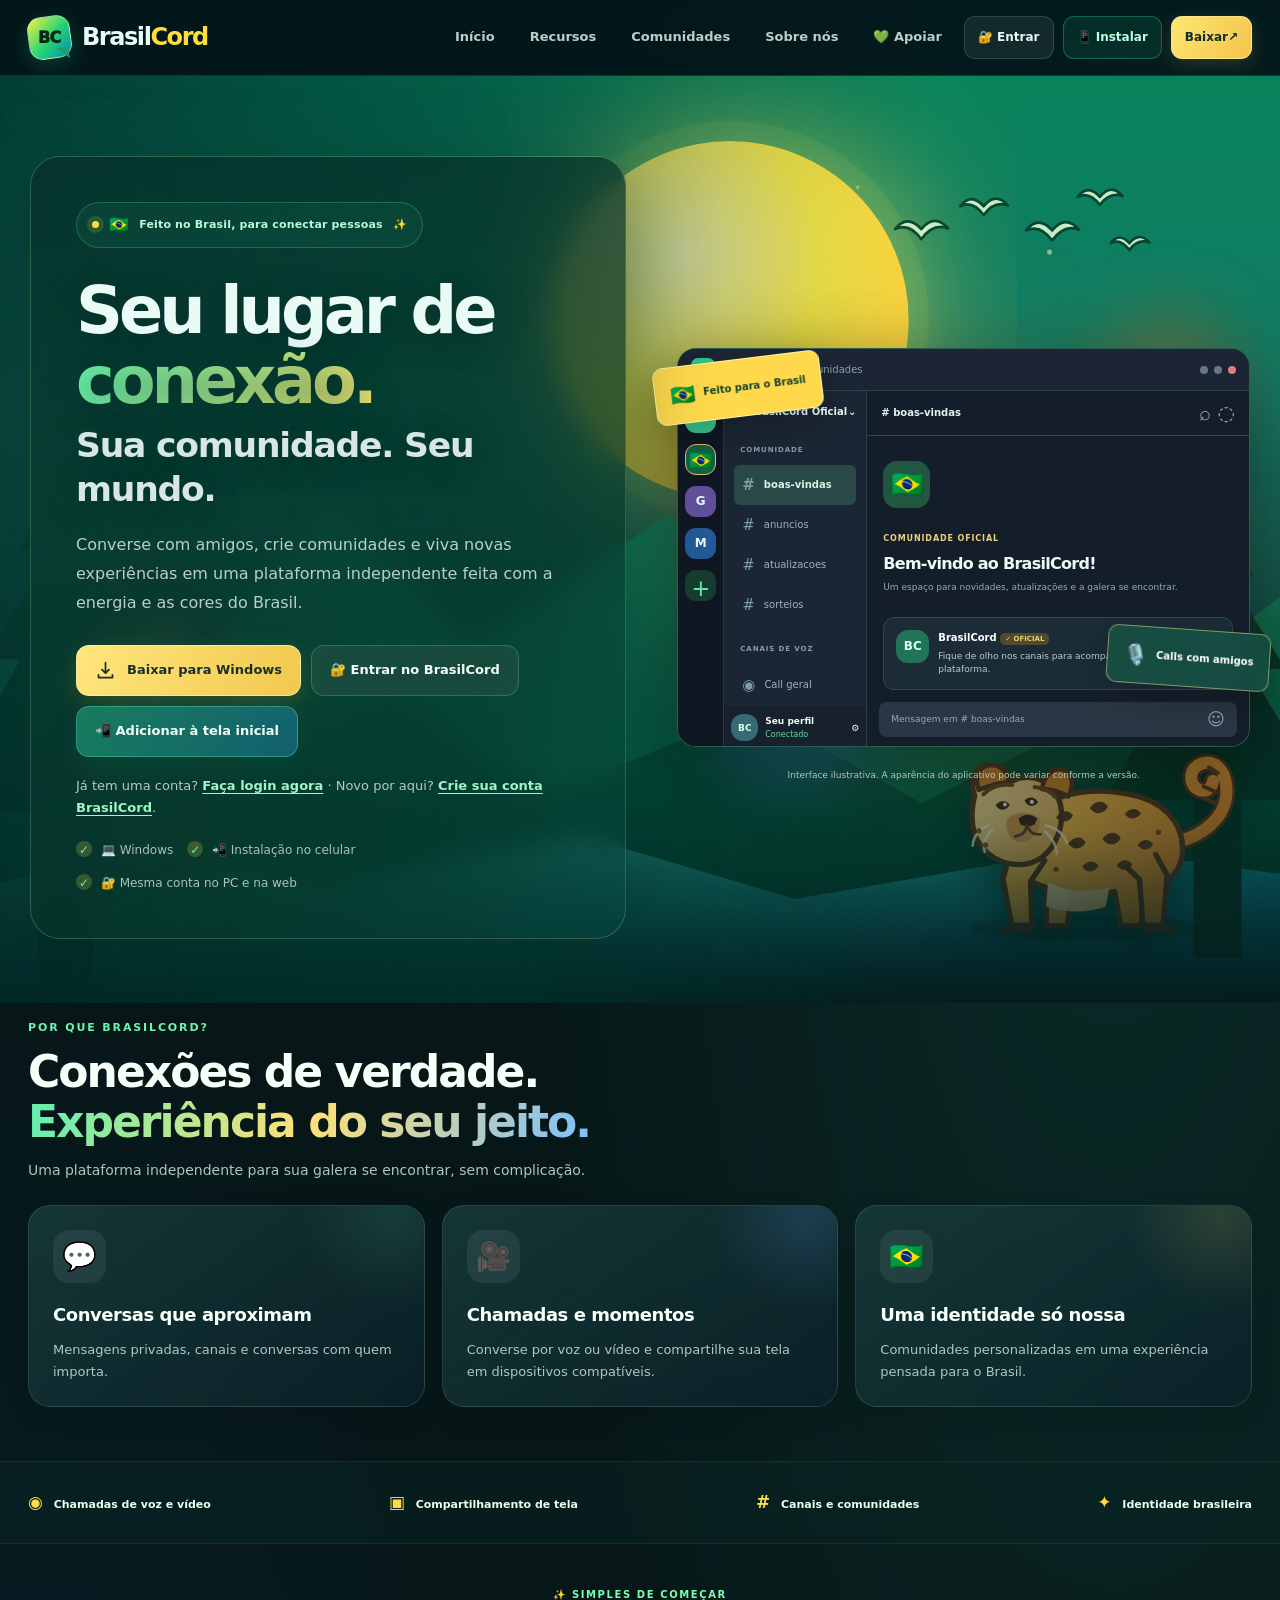
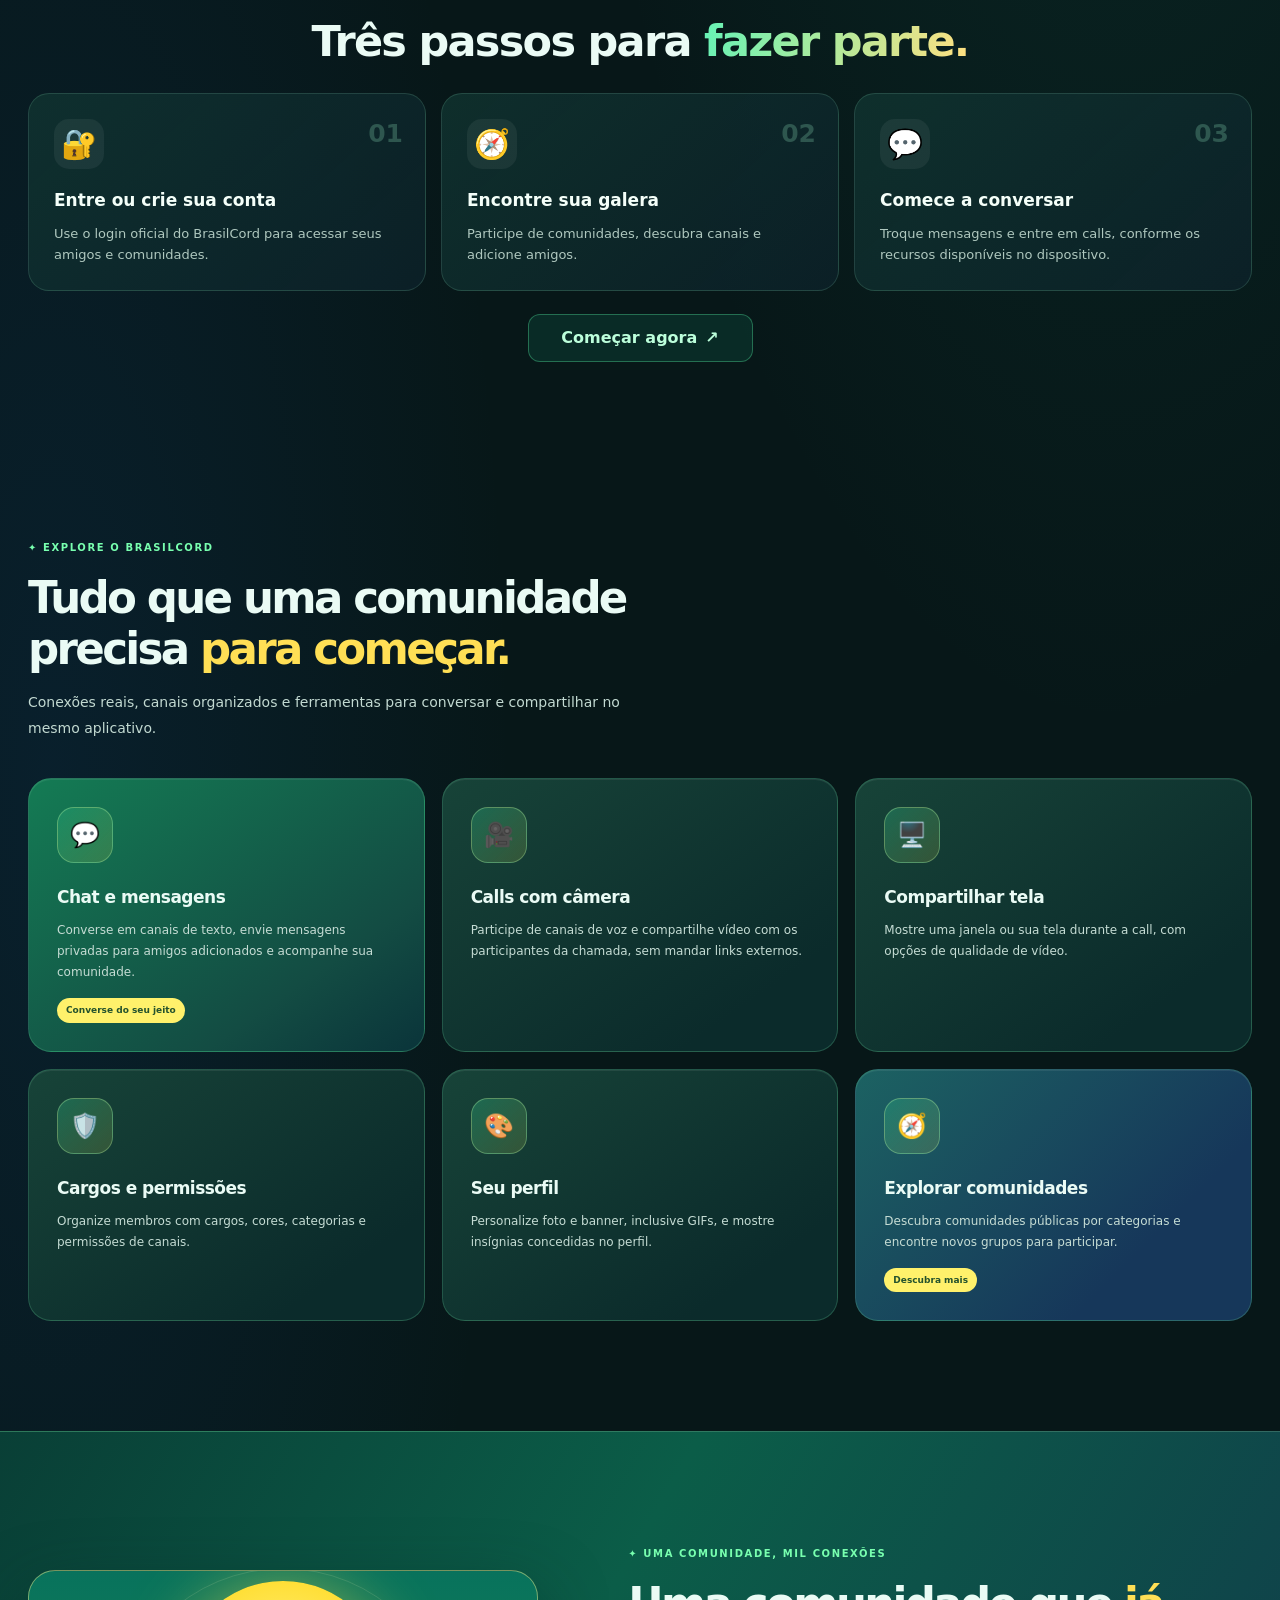
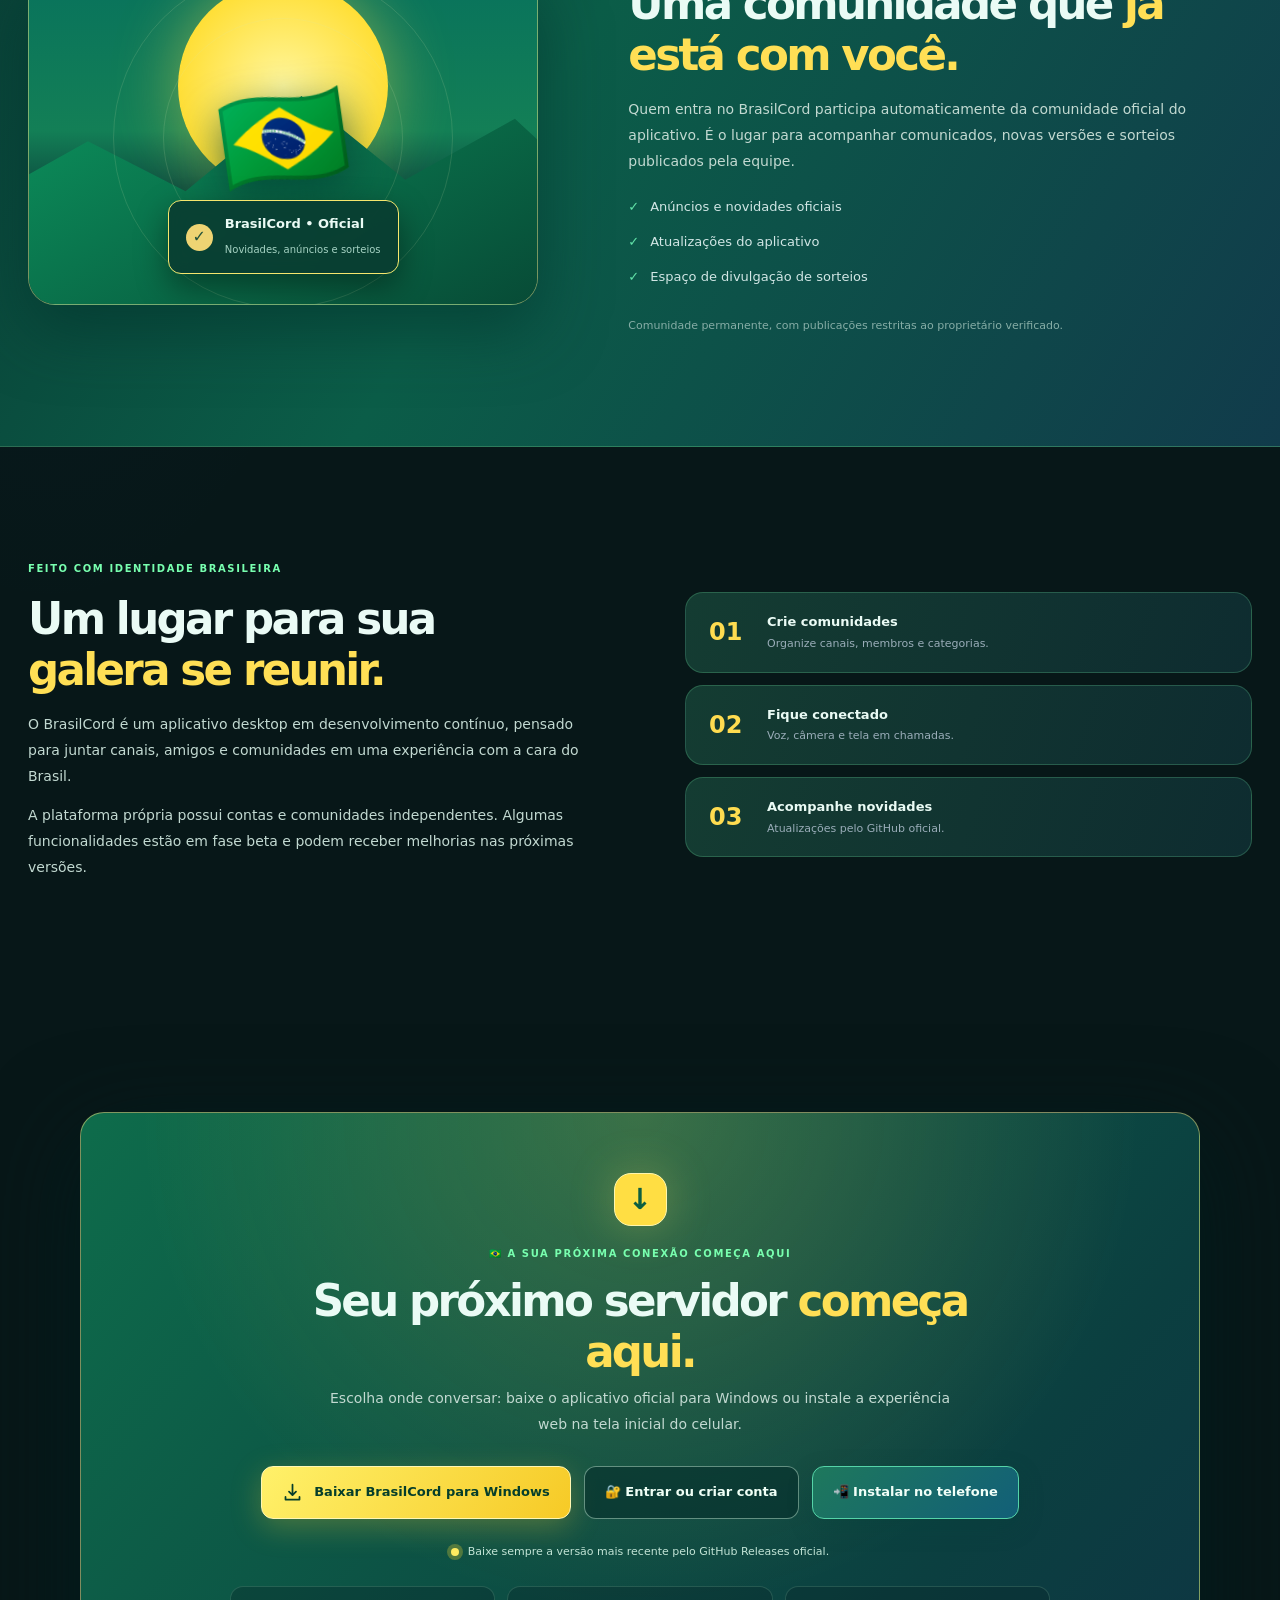
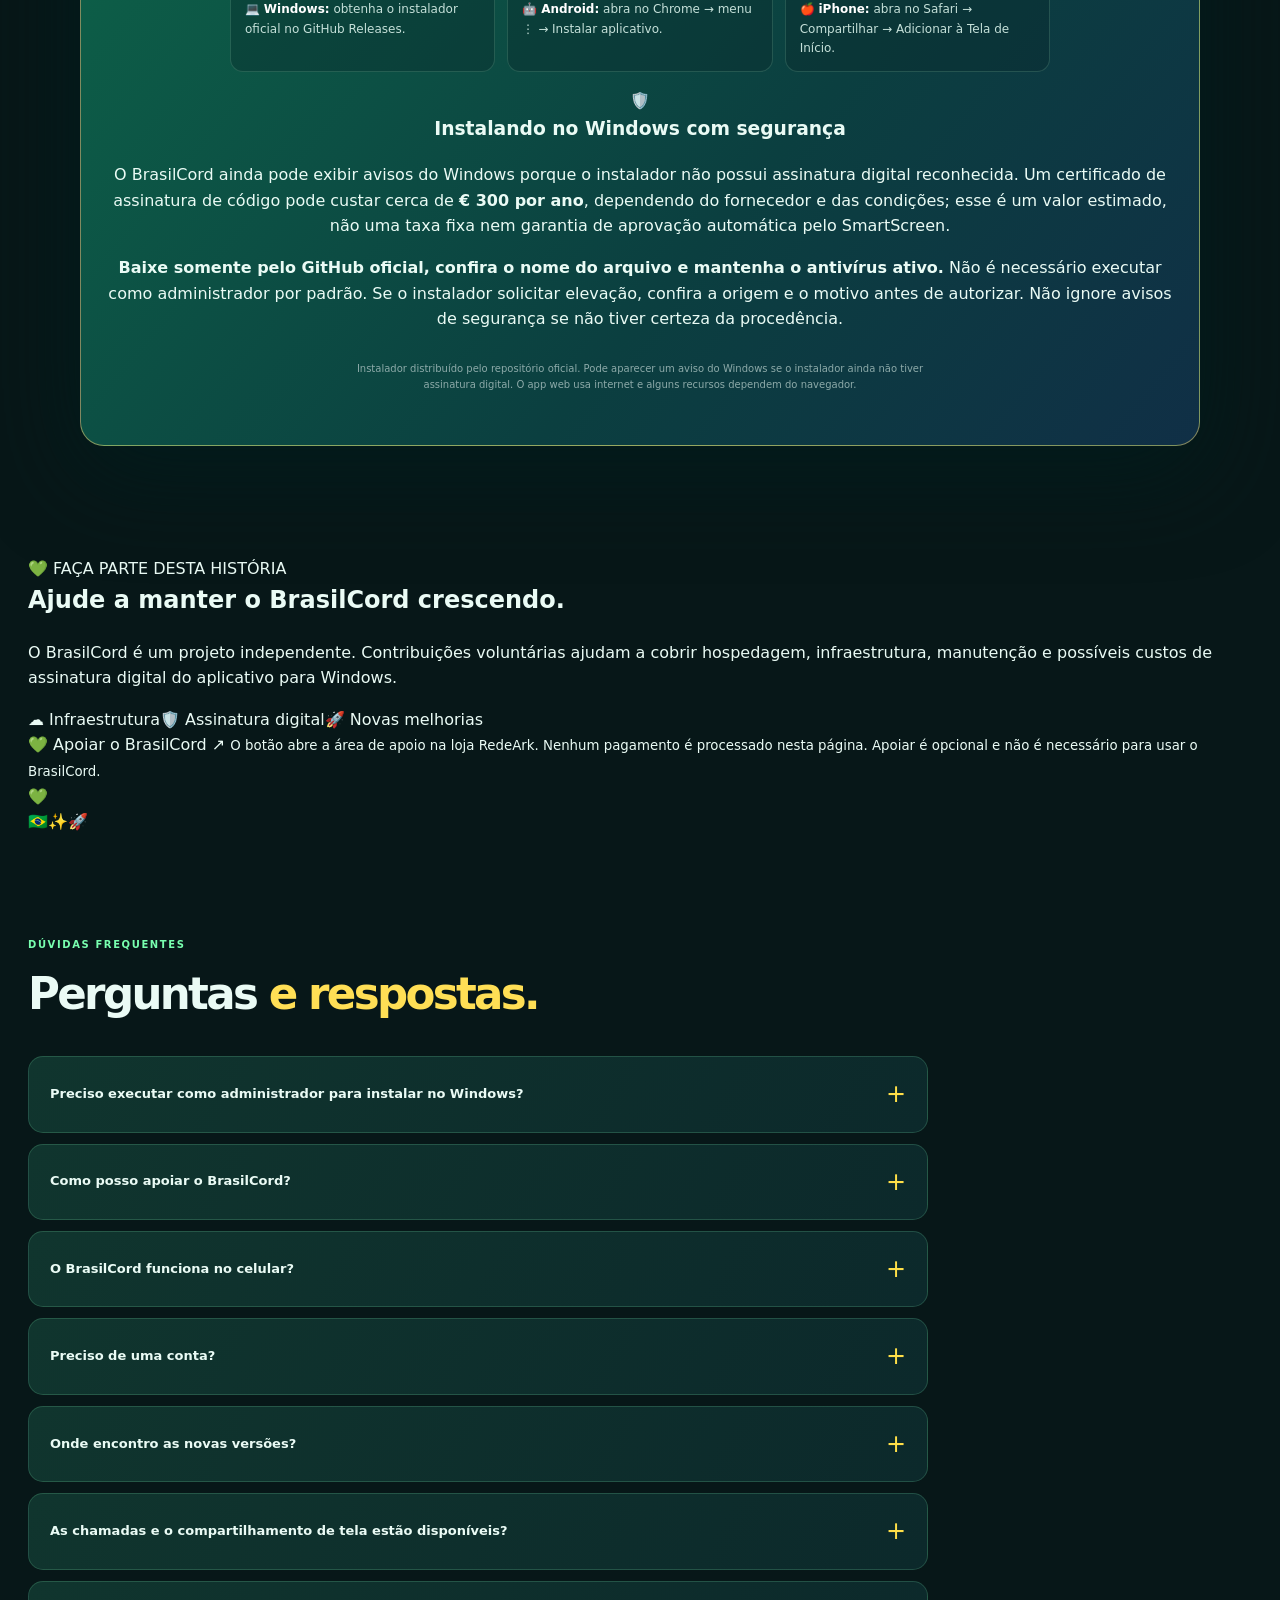
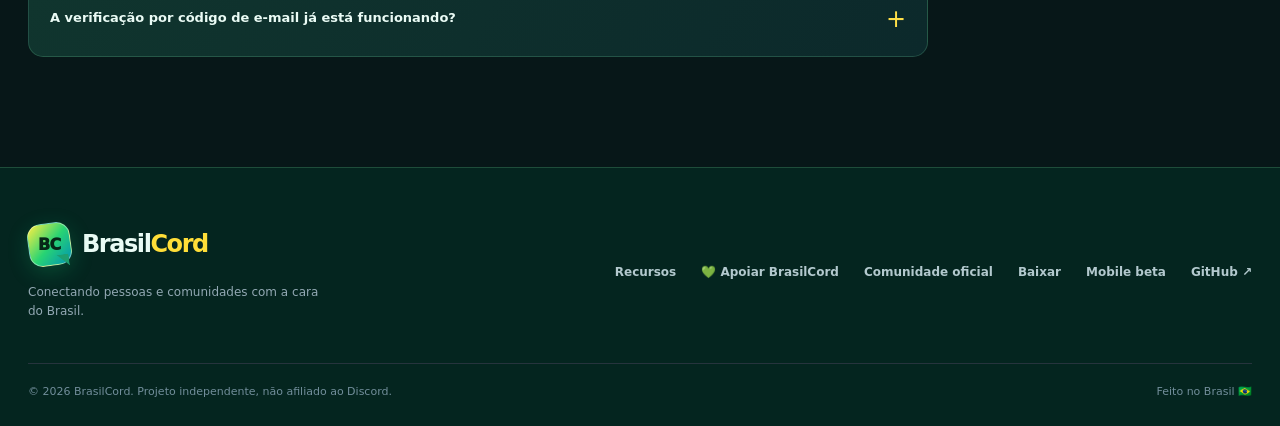
==== commit d3bc4303: "feat(site): add Windows signing guidance and voluntary BrasilCord support area" ====
--- a/docs/index.html
+++ b/docs/index.html
@@ -49,6 +49,7 @@
         <a href="#recursos">Recursos</a>
         <a href="#comunidades">Comunidades</a>
         <a href="#sobre">Sobre nós</a>
+        <a href="#apoiar" class="nav-support">💚 Apoiar</a>
         <a class="nav-login" href="./mobile/?login=1">🔐 Entrar</a>
         <a class="nav-install" href="./mobile/?install=1">📱 Instalar</a>
         <a class="nav-download" href="#baixar">Baixar <span aria-hidden="true">↗</span></a>
@@ -234,7 +235,22 @@
         </div>
         <div class="release-line"><span class="release-indicator" aria-hidden="true"></span><span id="release-state" aria-live="polite">Confira a versão mais recente no GitHub Releases.</span></div>
         <div class="bc-platform-tips"><p>💻 <strong>Windows:</strong> obtenha o instalador oficial no GitHub Releases.</p><p>🤖 <strong>Android:</strong> abra no Chrome → menu ⋮ → Instalar aplicativo.</p><p>🍎 <strong>iPhone:</strong> abra no Safari → Compartilhar → Adicionar à Tela de Início.</p></div>
+        <aside class="bc-windows-advice" aria-labelledby="bc-windows-advice-title"><span class="bc-windows-advice-icon" aria-hidden="true">🛡️</span><div><h3 id="bc-windows-advice-title">Instalando no Windows com segurança</h3><p>O BrasilCord ainda pode exibir avisos do Windows porque o instalador não possui assinatura digital reconhecida. Um certificado de assinatura de código pode custar cerca de <strong>€ 300 por ano</strong>, dependendo do fornecedor e das condições; esse é um valor estimado, não uma taxa fixa nem garantia de aprovação automática pelo SmartScreen.</p><p><strong>Baixe somente pelo GitHub oficial, confira o nome do arquivo e mantenha o antivírus ativo.</strong> Não é necessário executar como administrador por padrão. Se o instalador solicitar elevação, confira a origem e o motivo antes de autorizar. Não ignore avisos de segurança se não tiver certeza da procedência.</p></div></aside>
         <small class="download-note">Instalador distribuído pelo repositório oficial. Pode aparecer um aviso do Windows se o instalador ainda não tiver assinatura digital. O app web usa internet e alguns recursos dependem do navegador.</small>
+      </div>
+    </section>
+
+    <section id="apoiar" class="bc-support-section container" aria-labelledby="bc-support-title">
+      <div class="bc-support-main">
+        <div class="bc-support-copy">
+          <span class="bc-support-eyebrow">💚 FAÇA PARTE DESTA HISTÓRIA</span>
+          <h2 id="bc-support-title">Ajude a manter o <span>BrasilCord crescendo.</span></h2>
+          <p>O BrasilCord é um projeto independente. Contribuições voluntárias ajudam a cobrir hospedagem, infraestrutura, manutenção e possíveis custos de assinatura digital do aplicativo para Windows.</p>
+          <div class="bc-support-benefits" aria-label="Para onde pode ir o apoio"><span>☁️ Infraestrutura</span><span>🛡️ Assinatura digital</span><span>🚀 Novas melhorias</span></div>
+          <a class="bc-support-button" href="https://www.redeark.com/produtos?categoria=brasilcord" target="_blank" rel="noopener noreferrer" aria-label="Abrir a página de apoio ao BrasilCord na loja RedeArk">💚 Apoiar o BrasilCord <span aria-hidden="true">↗</span></a>
+          <small>O botão abre a área de apoio na loja RedeArk. Nenhum pagamento é processado nesta página. Apoiar é opcional e não é necessário para usar o BrasilCord.</small>
+        </div>
+        <div class="bc-support-visual" aria-hidden="true"><div class="bc-support-heart">💚</div><span class="bc-support-orbit bc-support-orbit-a">🇧🇷</span><span class="bc-support-orbit bc-support-orbit-b">✨</span><span class="bc-support-orbit bc-support-orbit-c">🚀</span></div>
       </div>
     </section>
 
@@ -244,6 +260,8 @@
         <h2 id="faq-title">Perguntas <span>e respostas.</span></h2>
       </div>
       <div class="faq-list">
+        <details><summary>Preciso executar como administrador para instalar no Windows?<span aria-hidden="true">+</span></summary><p>Não por padrão. Execute o instalador obtido no <a href="https://github.com/cdopc7870-web/brasilcord-updates/releases/latest" target="_blank" rel="noopener noreferrer">GitHub oficial</a> normalmente. Se ele solicitar autorização de administrador, verifique a procedência e a justificativa. Um aviso de aplicativo desconhecido não é resolvido simplesmente executando como administrador.</p></details>
+        <details><summary>Como posso apoiar o BrasilCord?<span aria-hidden="true">+</span></summary><p>Você pode acessar a <a href="#apoiar">área de apoio</a> e seguir para a página de contribuições na loja RedeArk. O apoio é voluntário e não afeta o acesso à conta BrasilCord.</p></details>
         <details><summary>O BrasilCord funciona no celular?<span aria-hidden="true">+</span></summary><p>Sim! A versão web adaptada ao celular pode ser acessada em <a href="./mobile/?login=1">BrasilCord Mobile</a>. Você também pode usar a opção <a href="./mobile/?install=1">Adicionar à tela inicial</a> no navegador compatível. Alguns recursos variam conforme o dispositivo.</p></details>
         <details><summary>Preciso de uma conta?<span aria-hidden="true">+</span></summary><p>Sim. Para usar as comunidades e mensagens próprias do BrasilCord, é necessário cadastrar uma conta e entrar nela.</p></details>
         <details><summary>Onde encontro as novas versões?<span aria-hidden="true">+</span></summary><p>Os instaladores são publicados no <a href="https://github.com/cdopc7870-web/brasilcord-updates/releases/latest" target="_blank" rel="noopener noreferrer">GitHub Releases oficial</a>. O aplicativo também conta com um mecanismo de atualização.</p></details>
@@ -256,7 +274,7 @@
   <footer class="site-footer">
     <div class="container footer-top">
       <div><a class="brand footer-brand" href="#topo"><span class="brand-mark" aria-hidden="true"><span>BC</span></span><span>Brasil<span class="brand-accent">Cord</span></span></a><p>Conectando pessoas e comunidades com a cara do Brasil.</p></div>
-      <div class="footer-links"><a href="#recursos">Recursos</a><a href="#comunidades">Comunidade oficial</a><a href="#baixar">Baixar</a><a href="./mobile/">Mobile beta</a><a href="https://github.com/cdopc7870-web/brasilcord-updates" target="_blank" rel="noopener noreferrer">GitHub ↗</a></div>
+      <div class="footer-links"><a href="#recursos">Recursos</a><a href="#apoiar">💚 Apoiar BrasilCord</a><a href="#comunidades">Comunidade oficial</a><a href="#baixar">Baixar</a><a href="./mobile/">Mobile beta</a><a href="https://github.com/cdopc7870-web/brasilcord-updates" target="_blank" rel="noopener noreferrer">GitHub ↗</a></div>
     </div>
     <div class="container footer-bottom"><span>© <span id="copyright-year">2026</span> BrasilCord. Projeto independente, não afiliado ao Discord.</span><span>Feito no Brasil <span aria-hidden="true">🇧🇷</span></span></div>
   </footer>
--- a/docs/clean-modern.css
+++ b/docs/clean-modern.css
@@ -70,3 +70,27 @@
 @media(max-width:850px){.hero{grid-template-columns:1fr!important;padding-top:62px!important;padding-bottom:36px!important;gap:28px!important}.hero-copy{text-align:center}.hero .eyebrow{justify-content:center}.hero h1,.hero-lead{margin-inline:auto!important}.hero-actions,.hero-footnotes{justify-content:center}.preview-wrap{width:min(650px,100%);margin-inline:auto}.bc-modern-showcase-title{text-align:center;margin-inline:auto}.bc-modern-highlights{gap:10px}.bc-modern-highlight{padding:17px}.bc-modern-highlight h3{font-size:16px}}
 @media(max-width:620px){.site-header{height:auto;min-height:70px}.header-content{min-height:70px}.main-nav{gap:8px!important}.main-nav .nav-login,.main-nav .nav-install,.main-nav .nav-download{width:100%!important;padding:11px 13px!important;min-height:43px}.hero{padding-top:44px!important}.hero h1{font-size:clamp(38px,10vw,55px)!important}.bc-heading-small{font-size:23px}.hero-actions{display:grid;grid-template-columns:1fr;gap:9px!important}.hero-actions .button{width:100%;min-height:50px!important;font-size:14px!important}.hero-footnotes{gap:7px 16px!important}.bc-modern-highlights{grid-template-columns:1fr;gap:12px}.bc-modern-highlight{min-height:0;padding:20px}.bc-modern-emoji{margin-bottom:13px}.bc-modern-showcase{padding-bottom:38px}.bc-modern-showcase-title h2{font-size:30px}.preview-wrap{animation:none}}
 @media(prefers-reduced-motion:reduce){html{scroll-behavior:auto}body:after,.preview-wrap,.bc-spark,.gradient-text{animation:none!important}.bc-animate-on-scroll{opacity:1;transform:none;transition:none}.bc-modern-highlight,.button,.main-nav>a{transition:none!important}}
+
+
+/* Segunda etapa — passos, mobile e acessibilidade */
+.bc-steps{padding:36px 0 64px}
+.bc-steps-heading{text-align:center;max-width:720px;margin:0 auto 27px}
+.bc-steps-heading h2{margin:11px 0 0;font-size:clamp(27px,3.5vw,43px);letter-spacing:-.04em;line-height:1.15}
+.bc-steps-heading h2 span{background:linear-gradient(100deg,#66f2b5,#ffe080);background-clip:text;-webkit-background-clip:text;color:transparent}
+.bc-steps-grid{display:grid;grid-template-columns:repeat(3,minmax(0,1fr));gap:15px}
+.bc-step{position:relative;min-height:180px;padding:25px;border-radius:21px;border:1px solid rgba(139,222,183,.18);background:linear-gradient(138deg,rgba(17,53,49,.8),rgba(13,34,43,.74))}
+.bc-step-number{position:absolute;top:20px;right:22px;color:rgba(146,235,194,.25);font-size:25px;font-weight:900}
+.bc-step-icon{font-size:29px;width:50px;height:50px;display:grid;place-items:center;border-radius:15px;background:rgba(255,255,255,.06)}
+.bc-step h3{margin:18px 0 8px;font-size:17px;color:#f4fff9}
+.bc-step p{margin:0;color:#afc8bf;font-size:13px;line-height:1.65}
+.bc-steps-link{display:flex;align-items:center;justify-content:center;gap:8px;max-width:225px;min-height:44px;margin:23px auto 0;padding:10px 17px;border-radius:12px;border:1px solid rgba(88,237,163,.35);background:rgba(24,127,97,.2);font-weight:800;color:#bcffdb;text-decoration:none;transition:transform .2s,background .2s}
+.bc-steps-link:hover{transform:translateY(-2px);background:rgba(24,127,97,.35)}
+.bc-platform-tips{display:grid;grid-template-columns:repeat(3,minmax(0,1fr));gap:12px;margin:26px auto 16px;text-align:left;width:min(820px,100%)}
+.bc-platform-tips p{font-size:12px;line-height:1.6;color:#c5e0d9;margin:0;padding:13px 14px;border-radius:13px;border:1px solid rgba(160,227,193,.18);background:rgba(10,39,41,.35)}
+.bc-platform-tips strong{color:#fff}
+#recursos,#sobre,#comunidades,#baixar,#topo{scroll-margin-top:90px}
+@media(max-width:1100px){.main-nav .nav-home{display:none}}
+@media(max-width:850px){.bc-steps-grid{gap:10px}.bc-step{padding:18px}.bc-platform-tips{grid-template-columns:1fr;max-width:600px}}
+@media(max-width:620px){.bc-steps{padding:25px 0 42px}.bc-steps-grid{grid-template-columns:1fr}.bc-step{min-height:0}.bc-steps-heading h2{font-size:30px}.bc-platform-tips{gap:8px}.bc-platform-tips p{padding:12px}.main-nav .nav-home{display:block}}
+
+.main-nav a.bc-nav-active:not(.nav-download):not(.nav-install):not(.nav-login){background:rgba(58,210,141,.13)!important;color:#9ff5c5!important;border-radius:10px}
